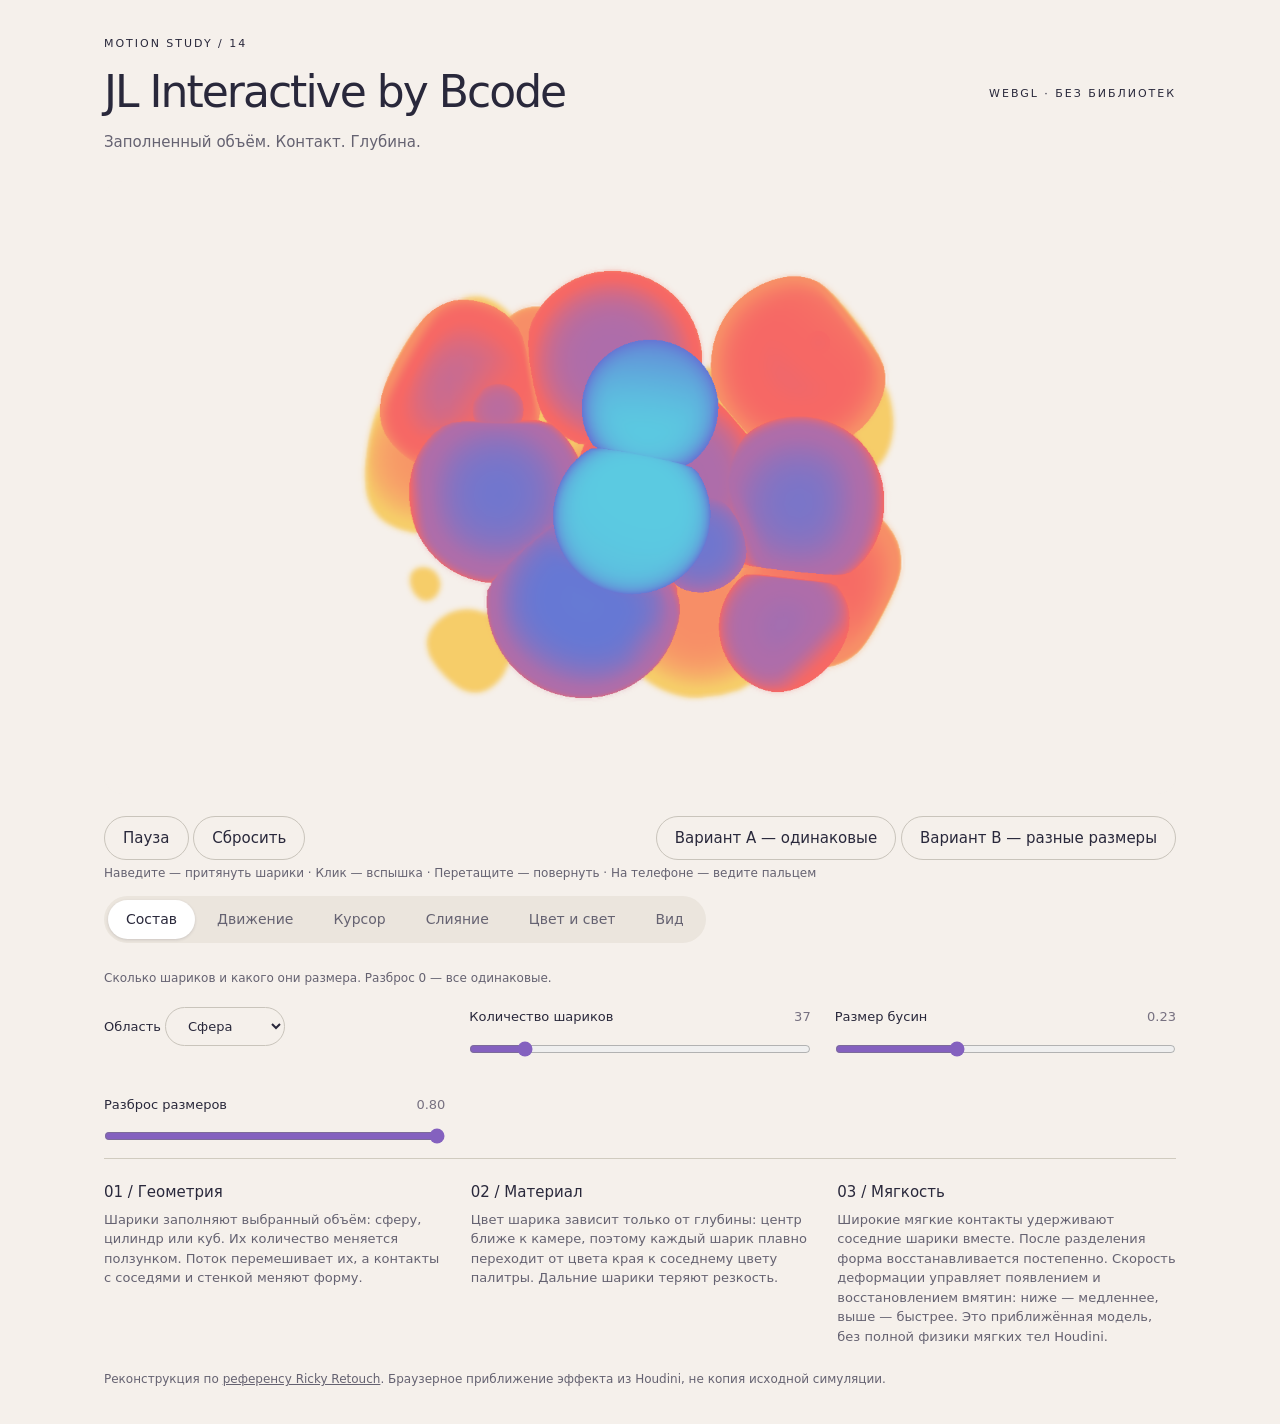
==== jl-interactive.html @ ce93f2af "Refine JL Interactive preview sizing and render quality" ====
<!doctype html>
<html lang="ru">
<meta charset="utf-8"><meta name="viewport" content="width=device-width,initial-scale=1">
<title>JL Interactive by Bcode</title>
<script>if(new URLSearchParams(location.search).has('preview'))document.documentElement.classList.add('preview');</script>
<style>
*{box-sizing:border-box}body{margin:0;background:#f5f0eb;color:#29283b;font:15px/1.5 system-ui,sans-serif}main{max-width:1120px;margin:auto;padding:36px 24px}header{display:flex;justify-content:space-between;align-items:center;gap:20px}h1{font-size:clamp(26px,4vw,44px);letter-spacing:-.045em;font-weight:500;margin:6px 0}p{margin:0;color:#656271}.eyebrow{font-size:11px;letter-spacing:.18em;text-transform:uppercase}.stage{position:relative;aspect-ratio:1.75/1;margin:28px 0 22px;overflow:hidden;background:#e6dfcc;border-radius:18px;touch-action:none;cursor:grab}.stage:active{cursor:grabbing}canvas{width:100%;height:100%;display:block}.controls{display:grid;grid-template-columns:repeat(3,1fr);gap:24px}label{display:block;font-size:13px}label span{float:right;color:#777181}input{display:block;width:100%;accent-color:#8461bf;margin:14px 0}button,select{font:inherit;color:inherit;border:1px solid #c9c4bb;background:transparent;border-radius:30px;padding:10px 18px;cursor:pointer}button:focus-visible,select:focus-visible,input:focus-visible{outline:3px solid #8461bf;outline-offset:4px}.row{display:flex;align-items:center;justify-content:space-between;gap:12px;flex-wrap:wrap;margin:24px 0}.hint{font-size:12px}.notes{border-top:1px solid #d0cbbf;padding-top:22px;display:grid;grid-template-columns:repeat(3,1fr);gap:28px}.notes strong{font-weight:500}.notes p{font-size:13px;margin-top:6px}#error{position:absolute;inset:20px;color:#922;display:none}a{color:inherit}@media(max-width:640px){main{padding:20px 16px}.controls{grid-template-columns:repeat(2,1fr);gap:14px}.notes{grid-template-columns:1fr;gap:16px}.stage{aspect-ratio:1.35}header .eyebrow:last-child{display:none}}
input[type="color"]{height:38px;padding:2px;border:1px solid #c9c4bb;border-radius:8px;cursor:pointer}.actions{margin:22px 0 4px}.hint{font-size:12px}.lead{margin:0 0 20px}
.tabs{display:flex;gap:4px;flex-wrap:wrap;margin:14px 0 26px;padding:4px;background:#ebe5dd;border-radius:32px;width:fit-content;max-width:100%}
.tab{border:0;padding:9px 18px;font-size:14px;color:#656271}.tab:hover{color:#29283b}
.tab[aria-selected="true"]{background:#fff;color:#29283b;box-shadow:0 1px 3px rgba(41,40,59,.16)}
.panel[hidden]{display:none}.panel .controls+.row,.panel .row+.controls,.panel .controls+.controls{margin-top:8px}
@media(max-width:640px){.tabs{border-radius:20px}.tab{padding:8px 13px}}
.preview body,.preview main{width:100%;height:100vh;margin:0;padding:0;background:transparent}
.preview main > :not(.stage){display:none}
.preview .stage{width:100%;height:100%;aspect-ratio:auto;margin:0;border-radius:0;background:transparent}
</style>
<main>
<header><div><div class="eyebrow">Motion study / 14</div><h1>JL Interactive by Bcode</h1><p>Заполненный объём. Контакт. Глубина.</p></div><div class="eyebrow">WebGL · без библиотек</div></header>
<div class="stage" aria-label="Объём, заполненный движущимися мягкими шариками. Можно вращать перетаскиванием."><canvas id="scene" role="img" aria-label="Анимация объёмных бусин"></canvas><div id="error" role="alert"></div></div>
<div class="row actions"><div><button id="pause">Пауза</button> <button id="reset">Сбросить</button></div><div><button id="variantA">Вариант A — одинаковые</button> <button id="variantB">Вариант B — разные размеры</button></div></div>
<p class="hint">Наведите — притянуть шарики · Клик — вспышка · Перетащите — повернуть · На телефоне — ведите пальцем</p>
<div class="tabs" role="tablist" aria-label="Группы настроек">
<button class="tab" role="tab" id="tab-mix" data-tab="mix" aria-controls="panel-mix">Состав</button>
<button class="tab" role="tab" id="tab-motion" data-tab="motion" aria-controls="panel-motion">Движение</button>
<button class="tab" role="tab" id="tab-cursor" data-tab="cursor" aria-controls="panel-cursor">Курсор</button>
<button class="tab" role="tab" id="tab-fusion" data-tab="fusion" aria-controls="panel-fusion">Слияние</button>
<button class="tab" role="tab" id="tab-color" data-tab="color" aria-controls="panel-color">Цвет и свет</button>
<button class="tab" role="tab" id="tab-view" data-tab="view" aria-controls="panel-view">Вид</button>
</div>

<section class="panel" role="tabpanel" id="panel-mix" aria-labelledby="tab-mix" hidden>
<p class="lead hint">Сколько шариков и какого они размера. Разброс 0 — все одинаковые.</p>
<div class="controls">
<label>Область <select id="shape"><option value="0">Сфера</option><option value="1">Цилиндр</option><option value="2">Куб</option></select></label>
<label>Количество шариков <span id="countValue"></span><input id="count" type="range" min="16" max="160" value="37" step="1"></label>
<label>Размер бусин <span id="sizeValue"></span><input id="size" type="range" min="0.17" max="0.34" value="0.23" step="0.005"></label>
<label>Разброс размеров <span id="spreadValue"></span><input id="spread" type="range" min="0" max="0.8" value="0.8" step="0.01"></label>
</div>
</section>

<section class="panel" role="tabpanel" id="panel-motion" aria-labelledby="tab-motion" hidden>
<p class="lead hint">Как шарики течут, сминаются и держатся друг за друга.</p>
<div class="controls">
<label>Скорость <span id="speedValue"></span><input id="speed" type="range" min="0" max="2" value="1" step="0.01"></label>
<label>Мягкость <span id="softnessValue"></span><input id="softness" type="range" min="0" max="2" value="1" step="0.01"></label>
<label>Скорость деформации, × <span id="deformationSpeedValue"></span><input id="deformationSpeed" type="range" min="0.1" max="4" step="0.05" value="1"></label>
<label>Сцепление <span id="adhesionValue"></span><input id="adhesion" type="range" min="0" max="1.5" value="0.25" step="0.05"></label>
</div>
</section>

<section class="panel" role="tabpanel" id="panel-cursor" aria-labelledby="tab-cursor" hidden>
<p class="lead hint">Как шарики и свет реагируют на курсор.</p>
<div class="controls">
<label>Влияние курсора <span id="attractionValue"></span><input id="attraction" type="range" min="0" max="3" value="3" step="0.05"></label>
<label>Радиус курсора <span id="cursorRadiusValue"></span><input id="cursorRadius" type="range" min="0.2" max="1.5" value="0.6" step="0.05"></label>
<label>Глубина воздействия <span id="penetrationValue"></span><input id="penetration" type="range" min="0.15" max="3" value="0.55" step="0.05"></label>
<label>Циркуляция при наведении <span id="circulationValue"></span><input id="circulation" type="range" min="0" max="1.5" value="0.45" step="0.05"></label>
<label>Свет у курсора <span id="cursorLightValue"></span><input id="cursorLight" type="range" min="0" max="2" value="0.35" step="0.05"></label>
</div>
</section>

<section class="panel" role="tabpanel" id="panel-fusion" aria-labelledby="tab-fusion" hidden>
<p class="lead hint">Шарики у курсора сливаются в один и снова разделяются. Лимит группы применяется к следующему слиянию, начатое разделение всегда завершается полностью.</p>
<div class="row"><label style="display:flex;align-items:center;gap:10px"><input id="fusion" type="checkbox" checked style="width:auto;margin:0">Слияние у курсора</label></div>
<div class="controls">
<label>Скорость слияния, × <span id="mergeSpeedValue"></span><input id="mergeSpeed" type="range" min="0.25" max="3" step="0.05" value="1"></label>
<label>Скорость разделения, × <span id="splitSpeedValue"></span><input id="splitSpeed" type="range" min="0.25" max="3" step="0.05" value="1"></label>
<label>Толщина перемычки, × <span id="neckThicknessValue"></span><input id="neckThickness" type="range" min="0.25" max="2.5" step="0.05" value="1"></label>
<label>Шариков в группе, максимум <span id="mergeCountValue"></span><input id="mergeCount" type="range" min="2" max="5" step="1" value="5"></label>
</div>
</section>

<section class="panel" role="tabpanel" id="panel-color" aria-labelledby="tab-color" hidden>
<p class="lead hint">Цвет шарика зависит от глубины. Один ползунок «Оттенок» поворачивает весь градиент сразу.</p>
<div class="controls">
<label>Оттенок всего градиента, ° <span id="gradientHueValue"></span><input id="gradientHue" type="range" min="0" max="360" value="0" step="1"></label>
<label>Перелив <span id="hueValue"></span><input id="hue" type="range" min="0" max="1" value="0" step="0.01"></label>
<label>Влияние глубины <span id="depthValue"></span><input id="depth" type="range" min="0" max="1" value="1" step="0.01"></label>
<label>Свечение <span id="glowValue"></span><input id="glow" type="range" min="0" max="1.5" value="0.25" step="0.01"></label>
<label>Фон<input id="background" type="color" value="#f5f0eb"></label>
</div>
<div class="row"><label>Палитра <select id="palette"><option value="ref">Референс: голубой → красный → жёлтый</option><option value="refb">Референс наоборот: жёлтый → красный → голубой</option><option value="aether">Эфир</option><option value="original">Фиолетовый / бирюза</option><option value="orchid">Орхидея</option><option value="ocean">Океан</option><option value="custom">Свой</option></select></label></div>
<div id="gradientPreview" style="height:16px;border-radius:12px;margin-bottom:16px" role="img" aria-label="Текущий цветовой градиент"></div>
<div class="controls"><label>1 · дальние<input id="color0" type="color" value="#f6cd69"></label><label>2<input id="color1" type="color" value="#f78e67"></label><label>3<input id="color2" type="color" value="#f66865"></label><label>4<input id="color3" type="color" value="#ae6daa"></label><label>5<input id="color4" type="color" value="#6678d4"></label><label>6 · ближние<input id="color5" type="color" value="#5bcae1"></label></div>
</section>

<section class="panel" role="tabpanel" id="panel-view" aria-labelledby="tab-view" hidden>
<p class="lead hint">Материал, резкость дальних шариков и разрез объёма.</p>
<div class="controls">
<label>Материал <select id="material"><option value="0">Матовый градиент — как в референсе</option><option value="1">Серый свет</option><option value="2">Нормали — направление поверхности</option><option value="3">Карта глубины</option></select></label>
<label>Расфокус дальних бусин, px <span id="depthBlurValue"></span><input id="depthBlur" type="range" min="0" max="16" value="2.5" step="0.25"></label>
</div>
<div class="row"><label style="display:flex;align-items:center;gap:10px"><input id="cutaway" type="checkbox" style="width:auto;margin:0">Убрать передние шарики — показать заполнение</label></div>
</section>
<div class="notes"><div><strong>01 / Геометрия</strong><p>Шарики заполняют выбранный объём: сферу, цилиндр или куб. Их количество меняется ползунком. Поток перемешивает их, а контакты с соседями и стенкой меняют форму.</p></div><div><strong>02 / Материал</strong><p>Цвет шарика зависит только от глубины: центр ближе к камере, поэтому каждый шарик плавно переходит от цвета края к соседнему цвету палитры. Дальние шарики теряют резкость.</p></div><div><strong>03 / Мягкость</strong><p>Широкие мягкие контакты удерживают соседние шарики вместе. После разделения форма восстанавливается постепенно. Скорость деформации управляет появлением и восстановлением вмятин: ниже — медленнее, выше — быстрее. Это приближённая модель, без полной физики мягких тел Houdini.</p></div></div>
<p class="hint" style="margin-top:24px">Реконструкция по <a href="https://x.com/rickyretouch/status/2116316404622434544" target="_blank" rel="noopener">референсу Ricky Retouch</a>. Браузерное приближение эффекта из Houdini, не копия исходной симуляции.</p>
</main>
<script id="baseSettings" type="application/json">{"speed":1,"size":0.23,"hue":0,"glow":0.25,"softness":1,"depth":1,"material":0,"count":37,"attraction":3,"spread":0.8,"adhesion":0.25,"circulation":0.45,"cursorRadius":0.6,"penetration":0.55,"shape":0,"background":"#f5f0eb","depthBlur":2.5,"mergeSpeed":1,"splitSpeed":1,"neckThickness":1,"mergeCount":5,"deformationSpeed":1,"cursorLight":0.35,"gradientHue":0}</script>
<script>
// Embedded with SoftWorld and Fusion in a Blob: also works from a local file URL.
function physicsWorkerMain(){
 'use strict';
 let world=null,fusion=null,config=null,cursor=null,generation=-1,topology=0;
 let previous=performance.now(),accumulator=0,dirty=false,inFlight=false,steps=0,cost=0;
 const pool=[],capacity=160*36,step=1/60;
 function publish(){
  if(!world||inFlight||!dirty)return;
  const data=pool.pop()||new Float32Array(capacity);
  world.balls.forEach((b,i)=>{const offset=i*36;data.set(b.p,offset);data[offset+3]=b.r;data.set(b.contacts,offset+4);});
  const g=fusion.group;
  const group=g?{id:g.id,amount:g.amount,phase:g.phase,center:g.center,radius:g.radius,neckThickness:g.neckThickness,members:g.members.map(b=>world.balls.indexOf(b))}:null;
  postMessage({data,count:world.balls.length,time:world.time,shape:world.shape,generation,topology,group,steps,cost,paused:config.paused},[data.buffer]);
  inFlight=true;dirty=false;
 }
 onmessage=({data:d})=>{
  if(d.type==='ack'){
   if(d.buffer)pool.push(new Float32Array(d.buffer));
   inFlight=false;return;
  }
  if(d.type!=='input')return;
  const c=d.config;
  if(generation!==d.generation){
   generation=d.generation;world=new SoftWorld(c.count);fusion=new Fusion();config=null;topology++;accumulator=0;
  }
  const was=config;
  if(!was||c.shape!==was.shape){world.setShape(c.shape);fusion.group=null;topology++;}
  world.setCount(c.count,c.size,c.softness);
  if(!was||c.count!==was.count)topology++;
  world.maxRadius=c.maxRadius;world.spread=c.spread;world.adhesion=c.adhesion;world.circulation=c.circulation;world.deformationSpeed=c.deformationSpeed;
  if(!was||c.size!==was.size||c.spread!==was.spread){
   for(const b of world.balls)b.r=world.radius(c.size,b.variation);
   world.solve(c.softness,12);world.contacts();topology++;
  }
  fusion.mergeSpeed=c.mergeSpeed;fusion.splitSpeed=c.splitSpeed;fusion.neckThickness=c.neckThickness;fusion.maxMembers=c.mergeCount;
  cursor=d.cursor;
  const front=world.frontDepth(cursor.point,cursor.axis);cursor.front=front??0;if(front===null)cursor.strength=0;
  // Don't accumulate elapsed time across pause, reset, or a hidden tab.
  if(!was||c.paused!==was.paused){previous=performance.now();accumulator=0;}
  config=c;
  // Keep controls and group validity live while paused, but do not advance time.
  if(fusion.group)fusion.update(world,0,cursor,c.fusion);
  dirty=true;
 };
 function tick(){
  const now=performance.now(),elapsed=Math.max(0,Math.min(.05,(now-previous)/1000));previous=now;
  if(world&&config){
   const started=performance.now();
   if(!config.paused){
    accumulator=Math.min(accumulator+elapsed*config.speed,step*4);
    while(accumulator>=step){world.step(step,config.size,config.softness,cursor);fusion.update(world,step,cursor,config.fusion);accumulator-=step;steps++;dirty=true;}
   }
   cost=performance.now()-started;publish();
  }
  setTimeout(tick,Math.max(1,1000/60-(performance.now()-now)));
 }
 tick();
}

</script>
<script>
// A smooth implicit surface, meshed only for the small group under the cursor.
class LiquidSurface {
 static field(group,world){
  const t=group.amount*group.amount*(3-2*group.amount),parts=[];
  for(const b of group.members)if(t<.99999)parts.push({p:b.p.map((x,k)=>x*(1-t)+group.center[k]*t),r:b.r*Math.cbrt(1-t)});
  if(t>0)parts.push({p:group.center,r:group.radius*Math.cbrt(t)});
  const wave=t>0&&t<1?Math.sin(Math.PI*t):0;
  const blend=.10*Math.pow(wave,.7);
  const neck=group.radius*.18*(group.neckThickness??1)*Math.pow(wave,.8);
  const capsules=parts.map(b=>{const a=group.center,v=b.p.map((x,k)=>x-a[k]);return{a,v,len:v.reduce((s,x)=>s+x*x,0)};}).filter(c=>c.len>1e-6);
  const smooth=(a,b)=>{if(blend<1e-5)return Math.min(a,b);const h=Math.max(blend-Math.abs(a-b),0)/blend;return Math.min(a,b)-h*h*blend*.25;};
  const sdf=(x,y,z)=>{
   let d=10;
   for(const b of parts){const dx=x-b.p[0],dy=y-b.p[1],dz=z-b.p[2];d=smooth(d,Math.sqrt(dx*dx+dy*dy+dz*dz)-b.r);}
   if(neck>.002)for(const {a,v,len} of capsules){
    const h=Math.max(0,Math.min(1,((x-a[0])*v[0]+(y-a[1])*v[1]+(z-a[2])*v[2])/len));
    // A thinner middle forms a liquid neck before the two lobes separate.
    const radius=neck*(.55+.45*Math.abs(2*h-1));
    const dx=x-a[0]-v[0]*h,dy=y-a[1]-v[1]*h,dz=z-a[2]-v[2]*h;d=smooth(d,Math.sqrt(dx*dx+dy*dy+dz*dz)-radius);
   }
   const e=world.extent();
   const boundary=world.shape===0?Math.hypot(x,y,z)-e:world.shape===1?Math.max(Math.hypot(x,z)-e,Math.abs(y)-e):Math.max(Math.abs(x),Math.abs(y),Math.abs(z))-e;
   return Math.max(d,boundary);
  };
  return {parts,sdf,blend,neck};
 }
 static mesh(group,world){
  const {parts,sdf,blend}=this.field(group,world),lo=[0,1,2].map(k=>Math.min(...parts.map(b=>b.p[k]-b.r))-blend-.04),hi=[0,1,2].map(k=>Math.max(...parts.map(b=>b.p[k]+b.r))+blend+.04);
  const step=Math.max(.025,Math.max(...hi.map((x,k)=>x-lo[k]))/25),size=hi.map((x,k)=>Math.ceil((x-lo[k])/step)+1);
  const [nx,ny,nz]=size,index=(x,y,z)=>x+nx*(y+ny*z),values=new Float32Array(nx*ny*nz),out=[];
  for(let z=0;z<nz;z++)for(let y=0;y<ny;y++)for(let x=0;x<nx;x++)values[index(x,y,z)]=sdf(lo[0]+x*step,lo[1]+y*step,lo[2]+z*step);
  const corners=[[0,0,0],[1,0,0],[1,1,0],[0,1,0],[0,0,1],[1,0,1],[1,1,1],[0,1,1]],tetra=[[0,5,1,6],[0,1,2,6],[0,2,3,6],[0,3,7,6],[0,7,4,6],[0,4,5,6]];
  const edgeCache=new Map();
  const normal=p=>{if(p.normal)return p.normal;const e=.002,n=[sdf(p[0]+e,p[1],p[2])-sdf(p[0]-e,p[1],p[2]),sdf(p[0],p[1]+e,p[2])-sdf(p[0],p[1]-e,p[2]),sdf(p[0],p[1],p[2]+e)-sdf(p[0],p[1],p[2]-e)],len=Math.hypot(...n)||1;return p.normal=n.map(x=>x/len);};
  function triangle(a,b,c){
   const na=normal(a),nb=normal(b),nc=normal(c),u=b.map((x,k)=>x-a[k]),v=c.map((x,k)=>x-a[k]),cross=[u[1]*v[2]-u[2]*v[1],u[2]*v[0]-u[0]*v[2],u[0]*v[1]-u[1]*v[0]];
   if(cross.reduce((s,x,k)=>s+x*(na[k]+nb[k]+nc[k]),0)<0){[b,c]=[c,b];out.push(...a,...na,...b,...nc,...c,...nb);}else out.push(...a,...na,...b,...nb,...c,...nc);
  }
  for(let z=0;z<nz-1;z++)for(let y=0;y<ny-1;y++)for(let x=0;x<nx-1;x++){
   const val=corners.map(c=>values[index(x+c[0],y+c[1],z+c[2])]);if(val.every(v=>v>0)||val.every(v=>v<=0))continue;
   const p=corners.map(c=>[lo[0]+(x+c[0])*step,lo[1]+(y+c[1])*step,lo[2]+(z+c[2])*step]);
   const ids=corners.map(c=>index(x+c[0],y+c[1],z+c[2]));
   const cut=(a,b)=>{const key=Math.min(ids[a],ids[b])*values.length+Math.max(ids[a],ids[b]);if(edgeCache.has(key))return edgeCache.get(key);const t=val[a]/(val[a]-val[b]),point=p[a].map((v,k)=>v+(p[b][k]-v)*t);edgeCache.set(key,point);return point;};
   for(const tet of tetra){const inside=tet.filter(i=>val[i]<=0),outside=tet.filter(i=>val[i]>0);
    if(inside.length===1)triangle(...outside.map(i=>cut(inside[0],i)));
    else if(inside.length===3)triangle(...inside.map(i=>cut(outside[0],i)));
    else if(inside.length===2){const a=cut(inside[0],outside[0]),b=cut(inside[0],outside[1]),c=cut(inside[1],outside[0]),d=cut(inside[1],outside[1]);triangle(a,b,c);triangle(b,d,c);}
   }
  }
  return new Float32Array(out);
 }
}
if(typeof module!=='undefined'&&module.exports)module.exports=LiquidSurface;

</script>
<script>
(() => {
'use strict';
// Position-based particles with compliant contacts; the mesh is deformed separately.
class SoftWorld {
 constructor(count=92){this.R=1.22;this.shape=0;this.time=0;this.seed=27183;this.balls=[];this.spread=.35;this.adhesion=.65;this.circulation=.8;this.deformationSpeed=1;
  for(let i=0;i<count;i++){
   let p;do{p=[this.rand()*2-1,this.rand()*2-1,this.rand()*2-1];}while(Math.hypot(...p)>.98);
   const variation=this.rand()*2-1;
   this.balls.push({p,v:[0,0,0],r:.23*(1+this.spread*variation),variation,contacts:new Float32Array(32)});
  }
  for(let i=0;i<160;i++)this.solve(.65,5);
  this.contacts(1);
 }
 rand(){this.seed=(1664525*this.seed+1013904223)>>>0;return this.seed/4294967296;}
 extent(){return this.R*[1,.874,.806][this.shape];}
 reach(p){const n=Math.hypot(...p);if(n<1e-8)return this.extent();return this.extent()*n/(this.shape===0?n:this.shape===1?Math.max(Math.hypot(p[0],p[2]),Math.abs(p[1])):Math.max(...p.map(Math.abs)));}
 inside(p){const e=this.extent();return this.shape===0?Math.hypot(...p)<=e:this.shape===1?Math.hypot(p[0],p[2])<=e&&Math.abs(p[1])<=e:p.every(x=>Math.abs(x)<=e);}
 radius(size,variation){return Math.min(size*(1+this.spread*variation),this.maxRadius??Infinity);}
 setShape(shape){if(shape===this.shape)return;const previous=this.balls.map(b=>this.reach(b.p));this.shape=shape;this.balls.forEach((b,i)=>{const scale=this.reach(b.p)/previous[i];b.p=b.p.map(x=>x*scale);b.memory=[];});this.solve(.65,16);this.contacts(1);}
 frontDepth(point,axis){
  const at=t=>point.map((x,k)=>x+t*axis[k]);let outside=2.2*this.R;
  for(let i=1;i<=96;i++){const t=2.2*this.R-i*4.4*this.R/96;if(this.inside(at(t))){let lo=t,hi=outside;for(let j=0;j<16;j++){const mid=(lo+hi)/2;if(this.inside(at(mid)))lo=mid;else hi=mid;}return lo;}outside=t;}return null;
 }
 cursorWeight(p,attractor){
  const delta=attractor.point.map((x,k)=>x-p[k]),along=delta.reduce((s,x,k)=>s+x*attractor.axis[k],0);
  const distance2=Math.max(0,delta.reduce((s,x)=>s+x*x,0)-along*along);
  const radius=attractor.radius??Math.sqrt(.52),plane=Math.exp(-distance2/(radius*radius));
  const depth=Math.max(0,(attractor.front??0)+along),penetration=attractor.penetration??1;
  return plane*Math.exp(-depth*depth/(penetration*penetration));
 }
 setCount(count,size=.23,softness=.65){
  count=Math.max(16,Math.min(160,Math.round(count)));
  if(count===this.balls.length)return;
  this.balls.length=Math.min(count,this.balls.length);
  while(this.balls.length<count){
   let p;do{p=[this.rand()*2-1,this.rand()*2-1,this.rand()*2-1];}while(Math.hypot(...p)>.95);
   const variation=this.rand()*2-1;
   this.balls.push({p,v:[0,0,0],r:this.radius(size,variation),variation,contacts:new Float32Array(32)});
  }
  this.solve(softness,18);this.contacts();
 }
 solve(softness,iterations=4){
  softness=Math.max(0,Math.min(2,softness));
  const a=this.balls;
  for(let iter=0;iter<iterations;iter++){
   for(let i=0;i<a.length;i++)for(let j=i+1;j<a.length;j++){
    const b=a[i],c=a[j],dx=c.p[0]-b.p[0],dy=c.p[1]-b.p[1],dz=c.p[2]-b.p[2];
    const target=(b.r+c.r)*(1-.24*softness);
    const distance2=dx*dx+dy*dy+dz*dz;if(distance2>=target*target)continue;const len=Math.sqrt(distance2)||1e-7;
    if(len<target){const move=(target-len)*.46/len;b.p[0]-=dx*move;b.p[1]-=dy*move;b.p[2]-=dz*move;c.p[0]+=dx*move;c.p[1]+=dy*move;c.p[2]+=dz*move;}
   }
   for(const b of a){const limit=this.extent()-b.r*(1-.22*softness);if(this.shape===0){const len=Math.hypot(...b.p);if(len>limit)for(let k=0;k<3;k++)b.p[k]*=limit/len;}else if(this.shape===1){const len=Math.hypot(b.p[0],b.p[2]);if(len>limit){b.p[0]*=limit/len;b.p[2]*=limit/len;}b.p[1]=Math.max(-limit,Math.min(limit,b.p[1]));}else{for(let k=0;k<3;k++)b.p[k]=Math.max(-limit,Math.min(limit,b.p[k]));}}
  }
 }
 step(dt,size,softness,attractor=null){
  this.time+=dt;const t=this.time;
  for(const b of this.balls){b.previous??=[0,0,0];for(let k=0;k<3;k++)b.previous[k]=b.p[k];}
  // Short-range cohesive force: neighbouring patches stay together but can release.
  for(let i=0;i<this.balls.length;i++)for(let j=i+1;j<this.balls.length;j++){
   const b=this.balls[i],c=this.balls[j],dx=c.p[0]-b.p[0],dy=c.p[1]-b.p[1],dz=c.p[2]-b.p[2],sum=b.r+c.r,distance2=dx*dx+dy*dy+dz*dz;
   if(distance2<1e-12||distance2>(sum*1.12)**2)continue;
   const len=Math.sqrt(distance2),d=[dx,dy,dz];
   const band=Math.max(0,1-Math.abs(len-sum*.97)/(sum*.15));
   const tension=Math.max(0,len-sum*.88)*this.adhesion*5*band;
   for(let k=0;k<3;k++){
    const force=d[k]/len*tension+(c.v[k]-b.v[k])*this.adhesion*.35*band;
    b.v[k]+=force*dt;c.v[k]-=force*dt;
   }
  }
  this.balls.forEach((b,i)=>{
   b.r+=(this.radius(size,b.variation)-b.r)*Math.min(1,dt*9);
   const [x,y,z]=b.p;
   // A circulating flow plus individual forcing continuously rearranges neighbours.
   const flow=[.20*z+.11*Math.sin(t*.45+i*2.13+y*2),.11*Math.sin(t*.37+i*1.77+x*2),-.20*x+.11*Math.cos(t*.41+i*1.31+y*2)];
   if(attractor&&attractor.strength>0){
    // Pull toward the cursor ray in the view plane, without pushing toward the camera.
    const delta=attractor.point.map((v,k)=>v-b.p[k]);
    const along=delta.reduce((sum,v,k)=>sum+v*attractor.axis[k],0);
    for(let k=0;k<3;k++)delta[k]-=along*attractor.axis[k];
    const distance2=delta.reduce((sum,v)=>sum+v*v,0);
    // Local capture, periodic release and outward circulation prevent a frozen clump.
    const local=this.cursorWeight(b.p,attractor);
    const cycle=Math.max(.12,1-.85*this.circulation*(.5+.5*Math.sin(t*.65+i*2.399)));
    const pull=attractor.strength*3.8*local*cycle;
    for(let k=0;k<3;k++)flow[k]+=delta[k]*pull;
    const radius=Math.hypot(x,y,z)||.001,weak=1-local*cycle;
    const desiredRadius=this.reach(b.p)*(.52+.34*(.5+.5*Math.sin(i*1.618)));
    const radial=(desiredRadius-radius)*1.1;
    const axis=attractor.axis,swirl=[axis[1]*z-axis[2]*y,axis[2]*x-axis[0]*z,axis[0]*y-axis[1]*x];
    const depthWeight=this.cursorWeight(b.p,{...attractor,radius:10});
    const strength=this.circulation*weak*Math.min(1,attractor.strength)*depthWeight;
    for(let k=0;k<3;k++)flow[k]+=strength*(b.p[k]/radius*radial+swirl[k]*.48+axis[k]*.12*Math.sin(t*.6+i*1.9));
   }
   for(let k=0;k<3;k++){const acceleration=Math.max(-1.2,Math.min(1.2,(flow[k]-b.v[k])*1.5));b.v[k]+=acceleration*dt;b.p[k]+=b.v[k]*dt;}
  });
  this.solve(softness);
  this.balls.forEach(b=>{for(let k=0;k<3;k++){const corrected=Math.max(-1,Math.min(1,(b.p[k]-b.previous[k])/dt));b.v[k]+=(corrected-b.v[k])*(1-Math.exp(-dt*10));}});
  this.contacts(dt);
 }
 contacts(dt=0){
  dt*=Math.max(.1,Math.min(4,this.deformationSpeed));
  for(const b of this.balls){
   const targets=b.targets??(b.targets=new Map());targets.clear();
   for(const c of this.balls){if(b===c)continue;const dx=c.p[0]-b.p[0],dy=c.p[1]-b.p[1],dz=c.p[2]-b.p[2],sum=b.r+c.r,distance2=dx*dx+dy*dy+dz*dz;if(distance2>=sum*sum||distance2<1e-12)continue;const len=Math.sqrt(distance2);
    // Both contact planes meet halfway through the overlap (no carved-out gap).
    const overlap=sum-len;targets.set(c,{dir:[dx/len,dy/len,dz/len],amplitude:Math.min(.45,overlap*.49/b.r)});
   }
   const wall=(key,dir,overlap)=>{if(overlap>0)targets.set(key,{dir,amplitude:Math.min(.38,overlap*.9/b.r)});};
   const extent=this.extent();
   if(this.shape===0){const radius=Math.hypot(...b.p);if(radius>1e-6)wall('wall',b.p.map(x=>x/radius),radius+b.r-extent);}
   else if(this.shape===1){const radial=Math.hypot(b.p[0],b.p[2]);if(radial>1e-6)wall('side',[b.p[0]/radial,0,b.p[2]/radial],radial+b.r-extent);wall('cap',[0,Math.sign(b.p[1]),0],Math.abs(b.p[1])+b.r-extent);}
   else for(let k=0;k<3;k++){const dir=[0,0,0];dir[k]=Math.sign(b.p[k]);wall('wall'+k,dir,Math.abs(b.p[k])+b.r-extent);}
   // Stable slots retain dents after separation instead of changing direction when sorted.
   b.memory??=[];
   for(const m of b.memory){
    const target=targets.get(m.key),amplitude=target?.amplitude||0;
    const tau=amplitude>m.amplitude ? .13 : 1.15;
    m.amplitude+=(amplitude-m.amplitude)*(1-Math.exp(-dt/tau));
    if(target){const blend=1-Math.exp(-dt/.12);for(let k=0;k<3;k++)m.dir[k]+=(target.dir[k]-m.dir[k])*blend;const norm=Math.hypot(...m.dir)||1;for(let k=0;k<3;k++)m.dir[k]/=norm;}
   }
   b.memory=b.memory.filter(m=>targets.has(m.key)||m.amplitude>.001);
   const candidates=[...targets.entries()].filter(([key])=>!b.memory.some(m=>m.key===key)).sort((a,b)=>b[1].amplitude-a[1].amplitude);
   for(const [key,target] of candidates){
    if(b.memory.length>=8)break;
    b.memory.push({key,dir:target.dir.slice(),amplitude:target.amplitude*(1-Math.exp(-dt/.13))});
   }
   b.contacts.fill(0);b.memory.forEach((m,i)=>b.contacts.set([...m.dir,m.amplitude],i*4));
  }
 }
}
class Fusion {
 constructor(){this.group=null;this.serial=0;this.empty=new Float32Array(32);this.mergeSpeed=1;this.splitSpeed=1;this.neckThickness=1;this.maxMembers=5;}
 update(world,dt,cursor,enabled=true){
  if(this.group&&!this.group.members.every(b=>world.balls.includes(b)))this.group=null;
  if(!this.group&&enabled&&cursor?.strength>.15){
   const candidates=world.balls.map(b=>({b,w:world.cursorWeight(b.p,cursor)})).filter(x=>x.w>.075).sort((a,b)=>b.w-a.w);
   if(candidates.length>1){
    const seed=candidates[0].b,members=[seed];
    for(const {b} of candidates.slice(1)){if(members.length>=Math.max(2,Math.min(5,this.maxMembers)))break;if(members.some(c=>Math.hypot(...b.p.map((x,k)=>x-c.p[k]))<(b.r+c.r)*1.65))members.push(b);}
    if(members.length>1)this.group={id:++this.serial,members,amount:0,phase:'merging'};
   }
  }
  const g=this.group;if(!g)return;
  const influence=cursor?g.members.reduce((sum,b)=>sum+world.cursorWeight(b.p,cursor),0)/g.members.length:0;
  const active=enabled&&cursor?.strength>.12&&influence>.035;
  if(!active)g.phase='splitting';
  const splitting=g.phase==='splitting';
  g.neckThickness=this.neckThickness;
  g.amount=Math.max(0,Math.min(1,g.amount+dt*(splitting?-this.splitSpeed/3.4:this.mergeSpeed/2.4)));
  if(g.amount===0&&splitting){this.group=null;return;}
  const volume=g.members.reduce((s,b)=>s+b.r**3,0);
  g.center=[0,1,2].map(k=>g.members.reduce((s,b)=>s+b.p[k]*b.r**3,0)/volume);
  g.radius=Math.cbrt(volume);
  // Keep the resulting large bead inside the selected volume, including at its edges.
  const limit=Math.max(.05,world.extent()-g.radius);
  if(world.shape===0){const d=Math.hypot(...g.center);if(d>limit)g.center=g.center.map(x=>x*limit/d);}
  else if(world.shape===1){const d=Math.hypot(g.center[0],g.center[2]);if(d>limit){g.center[0]*=limit/d;g.center[2]*=limit/d;}g.center[1]=Math.max(-limit,Math.min(limit,g.center[1]));}
  else g.center=g.center.map(x=>Math.max(-limit,Math.min(limit,x)));
  // A growing collision proxy keeps unrelated beads out of the merged volume.
  const t=g.amount*g.amount*(3-2*g.amount),radius=g.radius*Math.cbrt(t);
  for(const b of world.balls){if(g.members.includes(b))continue;const d=b.p.map((x,k)=>x-g.center[k]),length=Math.hypot(...d)||.001;
   const overlap=radius+b.r*.85-length;if(overlap>0){const shift=Math.min(overlap,dt*.8);for(let k=0;k<3;k++)b.p[k]+=d[k]/length*shift;}
   const edge=world.extent()-b.r*.8;if(world.shape===0){const distance=Math.hypot(...b.p);if(distance>edge)b.p=b.p.map(x=>x*edge/distance);}else if(world.shape===1){const distance=Math.hypot(b.p[0],b.p[2]);if(distance>edge){b.p[0]*=edge/distance;b.p[2]*=edge/distance;}b.p[1]=Math.max(-edge,Math.min(edge,b.p[1]));}else b.p=b.p.map(x=>Math.max(-edge,Math.min(edge,x)));
  }
 }
 bodies(world){
  const g=this.group;if(!g||!g.center)return world.balls;
  const t=g.amount*g.amount*(3-2*g.amount),result=world.balls.filter(b=>!g.members.includes(b));
  // Cubic radii partition the source volume throughout the morph.
  if(t<1)for(const b of g.members)result.push({p:b.p.map((x,k)=>x*(1-t)+g.center[k]*t),r:b.r*Math.cbrt(1-t),contacts:b.contacts});
  if(t>0)result.push({p:g.center,r:g.radius*Math.cbrt(t),contacts:this.empty});
  return result;
 }
}
if(typeof module!=='undefined'&&module.exports){SoftWorld.Fusion=Fusion;module.exports=SoftWorld;return;}
const $=id=>document.getElementById(id),canvas=$('scene'),stage=canvas.parentElement;
const preview=document.documentElement.classList.contains('preview');
const VIEW_SCALE=[1.34,1.52,1.62]; // camera half-height per volume; the reference cluster fills ~85% of the frame
const DEFAULTS=JSON.parse($('baseSettings').textContent);
function fail(message){$('error').style.display='block';$('error').textContent=message;}
window.addEventListener('error',e=>fail('Ошибка: '+e.message));
const gl=canvas.getContext('webgl',{alpha:preview,premultipliedAlpha:false,antialias:false,powerPreference:preview?'low-power':'high-performance'});
if(!gl){fail('WebGL недоступен. Откройте пример в браузере с поддержкой WebGL.');return;}

// ───────── Cached UI state: nothing reads the DOM inside the frame loop ─────────
const hex=h=>[1,3,5].map(k=>parseInt(h.slice(k,k+2),16)/255);
const physicsIds=['speed','size','softness','deformationSpeed','count','spread','adhesion','circulation','mergeSpeed','splitSpeed','neckThickness','mergeCount','shape'];
const S={config:{},material:0,hue:0,depth:1,glow:0,blur:0,gradientHue:0,cursorRadius:.6,penetration:.55,attraction:3,cutaway:false,fusion:true,bg:[0,0,0],colors:[[0,0,0],[0,0,0],[0,0,0],[0,0,0],[0,0,0],[0,0,0]],cursorLight:.35};
function readState(){
 for(const id of physicsIds)S.config[id]=Number($(id).value);
 S.material=Number($('material').value);S.hue=Number($('hue').value);S.depth=Number($('depth').value);
 S.glow=Number($('glow').value);S.blur=Number($('depthBlur').value);S.gradientHue=Number($('gradientHue').value)*Math.PI/180;
 S.cursorRadius=Number($('cursorRadius').value);S.penetration=Number($('penetration').value);S.attraction=Number($('attraction').value);
 S.cutaway=$('cutaway').checked;S.fusion=$('fusion').checked;
 S.bg=hex($('background').value);stage.style.background=preview?'transparent':$('background').value;
 for(let i=0;i<6;i++)S.colors[i]=hex($('color'+i).value);
 S.cursorLight=Number($('cursorLight').value);
}

// ───────── Shaders ─────────
const vs=`
precision highp float;
attribute vec3 aPosition;
attribute vec3 aNormal;
uniform vec3 uCenter;
uniform vec4 uContacts[8];
uniform float uRadius,uBoundary,uAspect,uYaw,uPitch,uShape,uViewScale,uLiquid,uPressure,uActive;
varying vec3 vNormal,vPosition;
mat3 ry(float a){float c=cos(a),s=sin(a);return mat3(c,0.,-s,0.,1.,0.,s,0.,c);}
mat3 rx(float a){float c=cos(a),s=sin(a);return mat3(1.,0.,0.,0.,c,s,0.,-s,c);}
vec3 surface(vec3 n){
 float radial=1.+min(.065,uPressure*.035);
 for(int i=0;i<8;i++){
  if(float(i)>=uActive)break;
  float amplitude=uContacts[i].w;
  float facing=dot(n,uContacts[i].xyz);
  if(amplitude>.0001&&facing>.05){
   float plane=(1.-amplitude)/facing;
   // Rounded plane clipping creates a broad cushion, not a concave dent.
   float width=.08*smoothstep(0.,.06,amplitude);
   float blend=max(width-abs(radial-plane),0.)/max(width,.0001);
   radial=min(radial,plane)-blend*blend*width*.25;
  }
 }
 vec3 p=uCenter+n*uRadius*radial;
 // Clip against the same volume used by the collision solver.
 if(uShape<.5){float d=length(p);float blend=max(.09-abs(d-uBoundary),0.)/.09;float clipped=min(d,uBoundary)-blend*blend*.09*.25;p*=clipped/max(d,.001);}
 else if(uShape<1.5){float d=length(p.xz);float blend=max(.06-abs(d-uBoundary),0.)/.06;p.xz*=(min(d,uBoundary)-blend*blend*.015)/max(d,.001);p.y=clamp(p.y,-uBoundary,uBoundary);}
 else p=clamp(p,vec3(-uBoundary),vec3(uBoundary));
 return p;
}
void main(){
 mat3 rot=rx(uPitch)*ry(uYaw);
 float hh=uAspect<1.?uViewScale/uAspect:uViewScale;
 vec3 pos;
 if(uLiquid>.5){
  vNormal=normalize(rot*aNormal);pos=aPosition;
 }else{
  vec3 n=normalize(aPosition);
  if(uActive<.5){
   // Free bead: a plain sphere, no finite-difference normals needed.
   vNormal=normalize(rot*n);pos=uCenter+n*uRadius;
  }else{
   vec3 tangent=normalize(cross(n,abs(n.y)<.9?vec3(0.,1.,0.):vec3(1.,0.,0.)));
   vec3 bitangent=cross(n,tangent);
   vec3 du=surface(normalize(n+tangent*.012))-surface(normalize(n-tangent*.012));
   vec3 dv=surface(normalize(n+bitangent*.012))-surface(normalize(n-bitangent*.012));
   vNormal=normalize(rot*cross(du,dv));
   pos=surface(n);
  }
 }
 vPosition=rot*pos;
 gl_Position=vec4(vPosition.x/(hh*uAspect),vPosition.y/hh,-vPosition.z*.3,1.);
}`;
const fs=`
#ifdef GL_FRAGMENT_PRECISION_HIGH
precision highp float;
#else
precision mediump float;
#endif
uniform float uHue,uPaletteHue,uDepth,uMaterial,uLightAmt,uLightRadius,uEncodeDepth;
uniform vec3 uColor0,uColor1,uColor2,uColor3,uColor4,uColor5,uLightPos;
varying vec3 vNormal,vPosition;
// Six evenly spaced stops, far -> near. Eased between stops so each colour holds its plateau.
vec3 ramp(float t){
 t=clamp(t,0.,1.)*5.;
 float f=fract(t);f=f*f*(3.-2.*f);
 if(t<1.)return mix(uColor0,uColor1,f);
 if(t<2.)return mix(uColor1,uColor2,f);
 if(t<3.)return mix(uColor2,uColor3,f);
 if(t<4.)return mix(uColor3,uColor4,f);
 return mix(uColor4,uColor5,t>=5.?1.:f);
}
// Rotates the hue of a colour around the grey axis: one control turns the whole gradient.
vec3 hueRotate(vec3 c,float a){const vec3 k=vec3(.57735);float ca=cos(a);return clamp(c*ca+cross(k,c)*sin(a)+k*dot(k,c)*(1.-ca),0.,1.);}
void main(){
 vec3 n=normalize(vNormal);
 float depth=clamp((vPosition.z+1.22)/2.44,0.,1.);
 float outA=mix(1.,.04+.96*depth,uEncodeDepth);   // alpha carries depth for the focus pass
 float facing=clamp(n.z,0.,1.);
 float visibility=mix(1.,.3+.7*pow(depth,1.3),uDepth);
 if(uMaterial>2.5){gl_FragColor=vec4(vec3(depth),outA);return;}
 if(uMaterial>1.5){gl_FragColor=vec4(n*.5+.5,outA);return;}
 if(uMaterial>.5){float l=.93+.07*max(dot(n,normalize(vec3(-.35,.6,1.4))),0.);gl_FragColor=vec4(vec3((.32+.68*facing)*visibility*l),outA);return;}
 // Matte reference look: colour is a pure function of the surface depth, so every bead
 // is a soft disc that turns from its rim colour to the next colour at its centre.
 float t=mix(.5,clamp((vPosition.z+.05)/1.25,0.,1.),uDepth);
 if(uHue>.001)t=fract(t*.999+uHue);
 vec3 col=hueRotate(ramp(t),uPaletteHue);
 // light that follows the cursor
 vec3 toL=uLightPos-vPosition;
 float fall=exp(-dot(toL,toL)/(uLightRadius*uLightRadius))*uLightAmt;
 float lam=.35+.65*max(dot(n,normalize(toL)),0.);
 col=mix(col,vec3(1.),clamp(fall*lam*.4,0.,.5));
 gl_FragColor=vec4(col,outA);
}`;
function shader(type,source){const s=gl.createShader(type);gl.shaderSource(s,source);gl.compileShader(s);if(!gl.getShaderParameter(s,gl.COMPILE_STATUS))throw Error(gl.getShaderInfoLog(s));return s;}
function makeProgram(vsrc,fsrc,attribs,names){
 const p=gl.createProgram();
 gl.attachShader(p,shader(gl.VERTEX_SHADER,vsrc));gl.attachShader(p,shader(gl.FRAGMENT_SHADER,fsrc));
 attribs.forEach((a,i)=>gl.bindAttribLocation(p,i,a));
 gl.linkProgram(p);if(!gl.getProgramParameter(p,gl.LINK_STATUS))throw Error(gl.getProgramInfoLog(p));
 p.u={};for(const n of names)p.u[n]=gl.getUniformLocation(p,n);return p;
}
const QV='attribute vec2 aQuad;varying vec2 uv;void main(){uv=aQuad*.5+.5;gl_Position=vec4(aQuad,0.,1.);}';
const brightFs=`precision mediump float;varying vec2 uv;uniform sampler2D uSrc;uniform vec2 uTexel;uniform vec3 uBg;
vec3 s(vec2 o){return max(texture2D(uSrc,uv+o*uTexel).rgb-uBg,0.);}
void main(){vec3 c=(s(vec2(-.5,-.5))+s(vec2(.5,-.5))+s(vec2(-.5,.5))+s(vec2(.5,.5)))*.25;float m=max(max(c.r,c.g),c.b);gl_FragColor=vec4(c*smoothstep(.25,.7,m),1.);}`;
const blurFs=`precision mediump float;varying vec2 uv;uniform sampler2D uSrc;uniform vec2 uStep;
void main(){vec3 c=texture2D(uSrc,uv).rgb*.2270270270;
c+=(texture2D(uSrc,uv+uStep*1.3846153846).rgb+texture2D(uSrc,uv-uStep*1.3846153846).rgb)*.3162162162;
c+=(texture2D(uSrc,uv+uStep*3.2307692308).rgb+texture2D(uSrc,uv-uStep*3.2307692308).rgb)*.0702702703;
gl_FragColor=vec4(c,1.);}`;
const downFs=`precision mediump float;varying vec2 uv;uniform sampler2D uSrc;uniform vec2 uTexel;
void main(){gl_FragColor=(texture2D(uSrc,uv+uTexel*vec2(-1.,-1.))+texture2D(uSrc,uv+uTexel*vec2(1.,-1.))+texture2D(uSrc,uv+uTexel*vec2(-1.,1.))+texture2D(uSrc,uv+uTexel*vec2(1.,1.)))*.25;}`;
// Scatter-as-gather focus blur. Every sample spreads by ITS OWN blur radius (from its depth in alpha),
// so a defocused bead glows softly outward onto the empty background, while an in-focus bead (radius ~0)
// leaks nothing. Taps are about one texel apart (stride 1.4-1.5 with bilinear filtering): sparser taps print
// copies of the edge ("stairs") on contrasty backgrounds.
const dofSource=(N,step,maxSigma)=>`precision highp float;varying vec2 uv;uniform sampler2D uSource;uniform vec2 uDirection;uniform float uBlur;
float sig(float a){return max(min(uBlur*(1.-smoothstep(.42,.62,a)),${maxSigma.toFixed(1)}),.4);}
void main(){vec4 center=texture2D(uSource,uv);vec3 color=vec3(0.);float total=0.;
for(int i=-${N};i<=${N};i++){float d=float(i)*${step.toFixed(2)};vec4 s=texture2D(uSource,uv+uDirection*d);float g=sig(s.a);float w=exp(-d*d/(2.*g*g))/g;color+=s.rgb*w;total+=w;}
gl_FragColor=vec4(color/max(total,.0001),center.a);}`;
const compFs=`precision highp float;varying vec2 uv;uniform sampler2D uScene,uSoft,uSoftQ,uB0,uB1,uB2;uniform float uGlow,uDof,uAmount;
void main(){
 vec4 sharp=texture2D(uScene,uv);vec3 c=sharp.rgb;
 if(uDof>.5){float radius=uAmount*(1.-smoothstep(.42,.62,sharp.a));
  // small radii come from the half-resolution layer, large ones from the quarter-resolution layer
  c=mix(mix(c,texture2D(uSoft,uv).rgb,smoothstep(.3,1.5,radius)),texture2D(uSoftQ,uv).rgb,smoothstep(5.,11.,radius));}
 vec3 bl=texture2D(uB0,uv).rgb*.55+texture2D(uB1,uv).rgb*.85+texture2D(uB2,uv).rgb*1.1;
 c=1.-(1.-c)*(1.-clamp(bl*uGlow,0.,1.));
 // dither hides 8-bit banding in the soft gradients
 float n=fract(sin(dot(gl_FragCoord.xy,vec2(12.9898,78.233)))*43758.5453);
 gl_FragColor=vec4(c+(n-.5)/255.,${preview ? "step(.001, sharp.a)" : "1."});
}`;
let main,bright,blur,comp,down,dofH,dofQ;
try{
 main=makeProgram(vs,fs,['aPosition','aNormal'],['uCenter','uContacts[0]','uRadius','uBoundary','uAspect','uYaw','uPitch','uShape','uViewScale','uLiquid','uPressure','uActive','uHue','uPaletteHue','uDepth','uMaterial','uLightAmt','uLightRadius','uEncodeDepth','uColor0','uColor1','uColor2','uColor3','uColor4','uColor5','uLightPos']);
 bright=makeProgram(QV,brightFs,['aQuad'],['uSrc','uTexel','uBg']);
 blur=makeProgram(QV,blurFs,['aQuad'],['uSrc','uStep']);
 comp=makeProgram(QV,compFs,['aQuad'],['uScene','uSoft','uSoftQ','uB0','uB1','uB2','uGlow','uDof','uAmount']);
 down=makeProgram(QV,downFs,['aQuad'],['uSrc','uTexel']);
 dofH=makeProgram(QV,dofSource(10,1.4,4.5),['aQuad'],['uSource','uDirection','uBlur']);
 dofQ=makeProgram(QV,dofSource(16,1.5,1000),['aQuad'],['uSource','uDirection','uBlur']);
}catch(e){fail('Не удалось запустить материал: '+e.message);return;}

// ───────── Geometry ─────────
const vertices=[],indices=[],stacks=28,segments=48;
for(let i=0;i<=stacks;i++)for(let j=0;j<=segments;j++){const a=i*Math.PI/stacks,b=j*2*Math.PI/segments;vertices.push(Math.sin(a)*Math.cos(b),Math.cos(a),Math.sin(a)*Math.sin(b));}
for(let i=0;i<stacks;i++)for(let j=0;j<segments;j++){const a=i*(segments+1)+j,b=(i+1)*(segments+1)+j;indices.push(a,b,a+1,a+1,b,b+1);}
const indexBuffer=gl.createBuffer();gl.bindBuffer(gl.ELEMENT_ARRAY_BUFFER,indexBuffer);gl.bufferData(gl.ELEMENT_ARRAY_BUFFER,new Uint16Array(indices),gl.STATIC_DRAW);
const sphereBuffer=gl.createBuffer();gl.bindBuffer(gl.ARRAY_BUFFER,sphereBuffer);gl.bufferData(gl.ARRAY_BUFFER,new Float32Array(vertices),gl.STATIC_DRAW);
const quad=gl.createBuffer();gl.bindBuffer(gl.ARRAY_BUFFER,quad);gl.bufferData(gl.ARRAY_BUFFER,new Float32Array([-1,-1,1,-1,-1,1,-1,1,1,-1,1,1]),gl.STATIC_DRAW);
const liquidBuffer=gl.createBuffer();let liquidVertices=new Float32Array(),meshStamp=-1,meshGroup=null;
let liquidCapacity=1024*1024;gl.bindBuffer(gl.ARRAY_BUFFER,liquidBuffer);gl.bufferData(gl.ARRAY_BUFFER,liquidCapacity,gl.DYNAMIC_DRAW);
let meshWorker=null,meshPending=false,meshDirty=false;
try{const source=LiquidSurface.toString()+';onmessage=e=>{const d=e.data;const vertices=LiquidSurface.mesh(d.group,{shape:d.shape,extent:()=>d.extent});postMessage(vertices,[vertices.buffer]);};';const url=URL.createObjectURL(new Blob([source],{type:'text/javascript'}));meshWorker=new Worker(url);URL.revokeObjectURL(url);}catch(e){meshWorker=null;}

// ───────── Render targets: scene + a 3-level bloom pyramid, all inside GL ─────────
function makeTarget(depth){
 const t={tex:gl.createTexture(),fbo:gl.createFramebuffer(),rb:depth?gl.createRenderbuffer():null,w:1,h:1};
 gl.bindTexture(gl.TEXTURE_2D,t.tex);
 gl.texParameteri(gl.TEXTURE_2D,gl.TEXTURE_MIN_FILTER,gl.LINEAR);gl.texParameteri(gl.TEXTURE_2D,gl.TEXTURE_MAG_FILTER,gl.LINEAR);
 gl.texParameteri(gl.TEXTURE_2D,gl.TEXTURE_WRAP_S,gl.CLAMP_TO_EDGE);gl.texParameteri(gl.TEXTURE_2D,gl.TEXTURE_WRAP_T,gl.CLAMP_TO_EDGE);
 return t;
}
function sizeTarget(t,w,h){
 t.w=Math.max(1,w|0);t.h=Math.max(1,h|0);
 gl.bindTexture(gl.TEXTURE_2D,t.tex);gl.texImage2D(gl.TEXTURE_2D,0,gl.RGBA,t.w,t.h,0,gl.RGBA,gl.UNSIGNED_BYTE,null);
 gl.bindFramebuffer(gl.FRAMEBUFFER,t.fbo);gl.framebufferTexture2D(gl.FRAMEBUFFER,gl.COLOR_ATTACHMENT0,gl.TEXTURE_2D,t.tex,0);
 if(t.rb){gl.bindRenderbuffer(gl.RENDERBUFFER,t.rb);gl.renderbufferStorage(gl.RENDERBUFFER,gl.DEPTH_COMPONENT16,t.w,t.h);gl.framebufferRenderbuffer(gl.FRAMEBUFFER,gl.DEPTH_ATTACHMENT,gl.RENDERBUFFER,t.rb);}
 if(gl.checkFramebufferStatus(gl.FRAMEBUFFER)!==gl.FRAMEBUFFER_COMPLETE)throw Error('Недоступен буфер кадра');
 gl.bindFramebuffer(gl.FRAMEBUFFER,null);
}
const hA=makeTarget(),hB=makeTarget(),dofA=makeTarget(),dofB=makeTarget(),sceneT=makeTarget(true),A=[makeTarget(),makeTarget(),makeTarget()],B=[makeTarget(),makeTarget(),makeTarget()];
function allocate(w,h){
 try{
  sizeTarget(sceneT,w,h);sizeTarget(hA,w/2,h/2);sizeTarget(hB,w/2,h/2);sizeTarget(dofA,w/4,h/4);sizeTarget(dofB,w/4,h/4);
  for(let i=0;i<3;i++){const d=2<<i;sizeTarget(A[i],w/d,h/d);sizeTarget(B[i],w/d,h/d);}
 }catch(e){fail(e.message);}
}

// ───────── Layout, quality, input ─────────
let cssW=Math.max(1,stage.clientWidth),cssH=Math.max(1,stage.clientHeight);
new ResizeObserver(es=>{const r=es[0].contentRect;cssW=Math.max(1,r.width);cssH=Math.max(1,r.height);}).observe(stage);
let scaleCap=preview?Math.min(1.75,Math.max(1.5,devicePixelRatio||1)):Math.min(Math.max(devicePixelRatio||1,1.5),2),scale=scaleCap,frameAvg=16.7,frameCount=0;

// Rendering owns only a lightweight view of worker snapshots, never a solver.
let world=Object.assign(Object.create(SoftWorld.prototype),{R:1.22,shape:DEFAULTS.shape,time:0,balls:[]}),fusion=new Fusion(),last=0,yaw=0,pitch=.13,drag=null,autoYaw=0,tiltX=0,tiltY=0,pulse=0;
let paused=matchMedia('(prefers-reduced-motion: reduce)').matches;
const pointer={active:false,x:0,y:0,nx:0,ny:0,sx:0,sy:0,weight:0};
const controlIds=['speed','size','hue','glow','softness','deformationSpeed','depth','count','attraction','spread','adhesion','circulation','cursorRadius','penetration','depthBlur','mergeSpeed','splitSpeed','neckThickness','mergeCount','cursorLight','gradientHue'];
let physicsWorker,generation=0,previousSnapshot=null,currentSnapshot=null,receivedAt=0,snapshotInterval=1000/60,ackPending=false,recycleBuffer=null,inputStamp=-Infinity;
let currentAttractor={point:[0,0,0],axis:[0,0,1],strength:0,radius:DEFAULTS.cursorRadius,penetration:DEFAULTS.penetration};
function sendPhysicsInput(force=false){
 const now=performance.now();if(!physicsWorker||(!force&&now-inputStamp<1000/60))return;inputStamp=now;
 physicsWorker.postMessage({type:'input',generation,config:Object.assign({},S.config,{paused:paused||document.hidden||!inView,fusion:S.fusion,maxRadius:preview ? .34 : undefined}),cursor:currentAttractor});
}
function receivePhysics({data:s}){
 if(s.generation!==generation){physicsWorker.postMessage({type:'ack',buffer:s.data.buffer},[s.data.buffer]);return;}
 // One outstanding snapshot bounds the queue even when rendering temporarily stalls.
 recycleBuffer=previousSnapshot?.data.buffer||null;
 previousSnapshot=currentSnapshot;currentSnapshot=s;
 const now=performance.now();
 // A smoothed interval keeps interpolation steady when snapshots arrive unevenly.
 snapshotInterval+=(Math.max(8,Math.min(50,now-receivedAt))-snapshotInterval)*.15;receivedAt=now;ackPending=true;
 canvas.dataset.physics='worker';canvas.dataset.physicsSteps=String(s.steps);canvas.dataset.physicsMs=s.cost.toFixed(2);canvas.dataset.physicsPaused=String(s.paused);
}
function interpolatePhysics(now){
 if(ackPending){const message={type:'ack',buffer:recycleBuffer};physicsWorker.postMessage(message,recycleBuffer?[recycleBuffer]:[]);recycleBuffer=null;ackPending=false;}
 const b=currentSnapshot;if(!b)return;
 const a=previousSnapshot,compatible=a&&a.generation===b.generation&&a.topology===b.topology;
 const t=compatible&&!paused?Math.min(1,Math.max(0,(now-receivedAt)/snapshotInterval)):1;
 const lerp=(x,y)=>x+(y-x)*t;
 world.shape=b.shape;world.time=compatible?lerp(a.time,b.time):b.time;
 world.balls.length=Math.min(world.balls.length,b.count);
 while(world.balls.length<b.count)world.balls.push({p:[0,0,0],r:0,contacts:new Float32Array(32)});
 for(let i=0;i<b.count;i++){
  const bead=world.balls[i],offset=i*36;
  for(let k=0;k<3;k++)bead.p[k]=compatible?lerp(a.data[offset+k],b.data[offset+k]):b.data[offset+k];
  bead.r=compatible?lerp(a.data[offset+3],b.data[offset+3]):b.data[offset+3];
  for(let k=0;k<32;k++)bead.contacts[k]=compatible?lerp(a.data[offset+4+k],b.data[offset+4+k]):b.data[offset+4+k];
 }
 const g=b.group;
 if(!g)fusion.group=null;
 else{
  if(!fusion.group||fusion.group.id!==g.id||fusion.group.topology!==b.topology)fusion.group={id:g.id,topology:b.topology};
  const view=fusion.group,old=compatible&&a.group?.id===g.id?a.group:null;
  view.amount=old?lerp(old.amount,g.amount):g.amount;view.center=g.center.map((x,k)=>old?lerp(old.center[k],x):x);view.radius=old?lerp(old.radius,g.radius):g.radius;
  view.members=g.members.map(i=>world.balls[i]);view.phase=g.phase;view.neckThickness=g.neckThickness;
 }
}
try{
 const source=SoftWorld.toString()+'\n'+Fusion.toString()+'\n('+physicsWorkerMain.toString()+')();';
 const url=URL.createObjectURL(new Blob([source],{type:'text/javascript'}));physicsWorker=new Worker(url);URL.revokeObjectURL(url);
 physicsWorker.onmessage=receivePhysics;physicsWorker.onerror=()=>{physicsWorker.terminate();physicsWorker=null;fail('Не удалось продолжить расчёт физики. Перезагрузите страницу.');};
}catch(e){fail('Не удалось запустить отдельный поток физики: '+e.message);return;}
let inView=!preview||!window.frameElement;
let frameId=0,nextDraw=0;
function syncActivity(){
 sendPhysicsInput(true);
 if(inView&&!document.hidden){
  if(!frameId)frameId=requestAnimationFrame(frame);
  return;
 }
 cancelAnimationFrame(frameId);
 frameId=0;
 nextDraw=0;
 last=0;
}
if(preview&&window.frameElement){
 new parent.IntersectionObserver(([entry])=>{
  inView=entry.isIntersecting;
  syncActivity();
 }).observe(window.frameElement);
}
document.addEventListener('visibilitychange',syncActivity);
window.addEventListener('pagehide',()=>{physicsWorker?.terminate();meshWorker?.terminate();});
const wholeNumbers=['count','mergeCount','gradientHue'];
function updateLabels(){for(const id of controlIds)$(id+'Value').textContent=wholeNumbers.includes(id)?$(id).value:Number($(id).value).toFixed(2);}
// One listener keeps the cached state, the labels and the worker in sync.
function onControl(){readState();updateLabels();updateGradient();sendPhysicsInput(true);}
document.addEventListener('input',onControl);document.addEventListener('change',onControl);
$('neckThickness').addEventListener('input',()=>{meshStamp=-1;});
const h2a=h=>[1,3,5].map(k=>parseInt(h.slice(k,k+2),16));
const a2h=a=>'#'+a.map(v=>Math.round(Math.max(0,Math.min(255,v))).toString(16).padStart(2,'0')).join('');
const sm=(a,b,x)=>{const t=Math.max(0,Math.min(1,(x-a)/(b-a)));return t*t*(3-2*t);};
// Four-stop palettes from the first version are resampled to the six-stop ramp.
function expand4(c){const [c0,c1,c2,c3]=c.map(h2a),mix=(a,b,t)=>a.map((v,i)=>v+(b[i]-v)*t);return [0,.2,.4,.6,.8,1].map(t=>a2h(t<.7?mix(c0,c1,sm(0,.7,t)):t<.9?mix(c1,c2,sm(.7,.9,t)):mix(c2,c3,sm(.9,1,t))));}
const REF=['#f6cd69','#f78e67','#f66865','#ae6daa','#6678d4','#5bcae1']; // sampled from the reference, far to near
const palettes={ref:REF,refb:REF.slice().reverse(),aether:expand4(['#4a3bff','#63c4ff','#c8fff1','#ffc4f2']),original:expand4(['#7519ff','#00cde0','#54ffd0','#ff86c6']),orchid:expand4(['#4615cb','#b22bff','#ff65c9','#ffd3a4']),ocean:expand4(['#2522ba','#008bfa','#00e6dd','#b2ffe5'])};
// Same hue rotation as the shader, so the preview shows exactly what the beads get.
function rotateHex(h,deg){const c=h2a(h).map(v=>v/255),a=deg*Math.PI/180,ca=Math.cos(a),sa=Math.sin(a),q=Math.sqrt(1/3),d=q*(c[0]+c[1]+c[2]);
 const cross=[q*c[2]-q*c[1],q*c[0]-q*c[2],q*c[1]-q*c[0]];return a2h(c.map((v,i)=>(v*ca+cross[i]*sa+q*d*(1-ca))*255));}
function updateGradient(){
 const colors=[0,1,2,3,4,5].map(i=>rotateHex($('color'+i).value,Number($('gradientHue').value)));
 $('gradientPreview').style.background='linear-gradient(90deg,'+colors.map((c,i)=>c+' '+i*20+'%').join(',')+')';
}
function applyPalette(name){palettes[name]?.forEach((v,i)=>$('color'+i).value=v);updateGradient();readState();}
$('palette').addEventListener('change',()=>applyPalette($('palette').value));
for(let i=0;i<6;i++)$('color'+i).addEventListener('input',()=>{$('palette').value='custom';updateGradient();});
function updatePause(){$('pause').textContent=paused?'Продолжить':'Пауза';$('pause').setAttribute('aria-pressed',String(paused));}
$('pause').onclick=()=>{paused=!paused;updatePause();sendPhysicsInput(true);};
$('reset').onclick=()=>{for(const [id,v] of Object.entries(DEFAULTS))$(id).value=v;generation++;previousSnapshot=null;currentSnapshot=null;fusion=new Fusion();meshGroup=null;meshStamp=-1;yaw=0;pitch=.13;pointer.active=false;pointer.weight=0;currentAttractor.strength=0;$('cutaway').checked=false;$('fusion').checked=true;$('palette').value='ref';applyPalette('ref');updateLabels();sendPhysicsInput(true);};
// Two compositions from the reference: A uniform beads, B mixed sizes with the palette reversed.
function variant(v){const set={A:{spread:0,count:80,size:.27,palette:'ref'},B:{spread:.8,count:40,size:.28,palette:'refb'}}[v];for(const k of ['spread','count','size'])$(k).value=set[k];$('palette').value=set.palette;applyPalette(set.palette);updateLabels();sendPhysicsInput(true);}
$('variantA').onclick=()=>variant('A');$('variantB').onclick=()=>variant('B');
function trackPointer(e){
 const rect=stage.getBoundingClientRect(),aspect=rect.width/rect.height,viewScale=VIEW_SCALE[world.shape],halfHeight=aspect<1?viewScale/aspect:viewScale;
 pointer.nx=(e.clientX-rect.left)/rect.width*2-1;pointer.ny=1-(e.clientY-rect.top)/rect.height*2;
 pointer.x=pointer.nx*halfHeight*aspect;pointer.y=pointer.ny*halfHeight;
 pointer.active=e.clientX>=rect.left&&e.clientX<=rect.right&&e.clientY>=rect.top&&e.clientY<=rect.bottom;
}
stage.addEventListener('pointerenter',trackPointer);
stage.addEventListener('pointerdown',e=>{trackPointer(e);pulse=1;if(e.pointerType!=='touch')drag=[e.clientX,e.clientY];stage.setPointerCapture(e.pointerId);});
stage.addEventListener('pointermove',e=>{trackPointer(e);if(!drag)return;yaw+=(e.clientX-drag[0])*.008;pitch=Math.max(-1.45,Math.min(1.45,pitch+(e.clientY-drag[1])*.008));drag=[e.clientX,e.clientY];});
stage.addEventListener('pointerleave',()=>{pointer.active=false;});
stage.addEventListener('pointerup',e=>{drag=null;if(e.pointerType==='touch')pointer.active=false;});
for(const event of ['pointercancel','lostpointercapture'])stage.addEventListener(event,()=>{drag=null;pointer.active=false;});
window.addEventListener('blur',()=>{pointer.active=false;drag=null;});
canvas.addEventListener('webglcontextlost',e=>{e.preventDefault();fail('Графический контекст потерян. Страница перезагрузится.');});
canvas.addEventListener('webglcontextrestored',()=>location.reload());

// ───────── Frame ─────────

function bindQuad(){gl.bindBuffer(gl.ARRAY_BUFFER,quad);gl.enableVertexAttribArray(0);gl.vertexAttribPointer(0,2,gl.FLOAT,false,0,0);gl.disableVertexAttribArray(1);}
function fullscreen(dst,src,width,height){
 gl.bindFramebuffer(gl.FRAMEBUFFER,dst?dst.fbo:null);gl.viewport(0,0,dst?dst.w:width,dst?dst.h:height);
 gl.activeTexture(gl.TEXTURE0);gl.bindTexture(gl.TEXTURE_2D,src.tex);gl.drawArrays(gl.TRIANGLES,0,6);
}
function blurPass(src,dst,dx,dy,spread){gl.uniform2f(blur.u.uStep,dx/src.w*spread,dy/src.h*spread);fullscreen(dst,src);}
function frame(now){
 frameId=0;
 if(!inView||document.hidden)return;
 if(preview&&now+2<nextDraw){
  frameId=requestAnimationFrame(frame);
  return;
 }
 if(preview)nextDraw=Math.max(nextDraw+1000/30,now);
 const dt=last?Math.min((now-last)/1000,.05):0;last=now;
 // Adaptive resolution: back off if the GPU cannot hold the display rate, never creep back above a failed level.
 if(dt>0){frameAvg+=(dt*1000-frameAvg)*.05;if(++frameCount%90===0){if(frameAvg>(preview?40:24)&&scale>1){scale=Math.max(1,scale*.85);scaleCap=scale;}else if(frameAvg<(preview?35:18.5)&&scale<scaleCap)scale=Math.min(scaleCap,scale*1.1);}}
 const ease=1-Math.exp(-dt*10),slow=1-Math.exp(-dt*3);
 pointer.weight+=((pointer.active&&!drag?1:0)-pointer.weight)*ease;
 pointer.sx+=(pointer.x-pointer.sx)*ease;pointer.sy+=(pointer.y-pointer.sy)*ease;
 pulse*=Math.exp(-dt*2.6);
 if(!drag&&!paused)autoYaw+=dt*.0175;
 // The whole volume leans gently toward the cursor.
 tiltX+=(pointer.nx*.16*pointer.weight-tiltX)*slow;tiltY+=(-pointer.ny*.09*pointer.weight-tiltY)*slow;
 const vyaw=yaw+autoYaw+tiltX,vpitch=pitch+tiltY;
 // Inverse of the shader's camera rotation: pointer attraction follows any viewing angle.
 const cy=Math.cos(vyaw),sy=Math.sin(vyaw),cp=Math.cos(vpitch),sp=Math.sin(vpitch);
 currentAttractor={point:[cy*pointer.sx+sy*sp*pointer.sy,cp*pointer.sy,sy*pointer.sx-cy*sp*pointer.sy],axis:[-sy*cp,sp,cy*cp],strength:pointer.weight*S.attraction,radius:S.cursorRadius,penetration:S.penetration};
 sendPhysicsInput();interpolatePhysics(now);

 const w=Math.max(1,Math.round(cssW*scale)),h=Math.max(1,Math.round(cssH*scale));
 if(canvas.width!==w||canvas.height!==h){canvas.width=w;canvas.height=h;allocate(w,h);}
 const dof=S.blur>0,viewScale=VIEW_SCALE[world.shape],aspect=w/h,hh=aspect<1?viewScale/aspect:viewScale;

 // Merged group: surface meshed in a worker.
 const wantLiquid=fusion.group&&fusion.group.amount>.005&&fusion.group.amount<.995;
 if(wantLiquid&&!meshPending&&(meshGroup!==fusion.group||world.time-meshStamp>1/30)){
  const requested=fusion.group;meshStamp=world.time;
  if(meshWorker){meshPending=true;meshWorker.onmessage=e=>{meshPending=false;if(fusion.group===requested){liquidVertices=e.data;meshGroup=requested;meshDirty=true;}};meshWorker.onerror=()=>{meshPending=false;meshWorker.terminate();meshWorker=null;};meshWorker.postMessage({group:{amount:requested.amount,neckThickness:requested.neckThickness,center:requested.center,radius:requested.radius,members:requested.members.map(b=>({p:b.p,r:b.r}))},shape:world.shape,extent:world.extent()});}
  else{liquidVertices=LiquidSurface.mesh(requested,world);meshGroup=requested;meshDirty=true;}
 }
 if(meshDirty){gl.bindBuffer(gl.ARRAY_BUFFER,liquidBuffer);if(liquidVertices.byteLength>liquidCapacity){while(liquidCapacity<liquidVertices.byteLength)liquidCapacity*=2;gl.bufferData(gl.ARRAY_BUFFER,liquidCapacity,gl.DYNAMIC_DRAW);}gl.bufferSubData(gl.ARRAY_BUFFER,0,liquidVertices);meshDirty=false;}
 const liquid=wantLiquid&&meshGroup===fusion.group&&liquidVertices.length>0;
 const bodies=liquid?world.balls.filter(b=>!fusion.group.members.includes(b)):fusion.bodies(world);
 const sy1=Math.sin(vyaw),cy1=Math.cos(vyaw),cp1=Math.cos(vpitch),sp1=Math.sin(vpitch);
 const ordered=bodies.map(b=>({b,z:(-sy1*b.p[0]+cy1*b.p[2])*cp1+b.p[1]*sp1})).filter(({z})=>!S.cutaway||z<=0).sort((a,b)=>b.z-a.z); // near to far: the depth test then discards hidden fragments early

 // ── Scene pass ──
 const u=main.u;
 gl.bindFramebuffer(gl.FRAMEBUFFER,sceneT.fbo);gl.viewport(0,0,w,h);
 gl.depthMask(true);gl.clearColor(S.bg[0],S.bg[1],S.bg[2],0);gl.clear(gl.COLOR_BUFFER_BIT|gl.DEPTH_BUFFER_BIT);
 // Flat background; alpha 0 means infinitely far for the focus pass.
 gl.useProgram(main);gl.enable(gl.DEPTH_TEST);gl.disable(gl.BLEND);
 gl.enable(gl.CULL_FACE);gl.cullFace(gl.BACK);
 const lightAmt=(pointer.weight*.8+pulse*.9)*S.cursorLight;
 gl.uniform1f(u.uBoundary,world.extent());gl.uniform1f(u.uShape,world.shape);gl.uniform1f(u.uViewScale,viewScale);gl.uniform1f(u.uAspect,aspect);
 gl.uniform1f(u.uYaw,vyaw);gl.uniform1f(u.uPitch,vpitch);gl.uniform1f(u.uHue,S.hue);gl.uniform1f(u.uDepth,S.depth);gl.uniform1f(u.uMaterial,S.material);
 gl.uniform1f(u.uEncodeDepth,dof?1:0);gl.uniform1f(u.uPaletteHue,S.gradientHue);
 gl.uniform1f(u.uLightAmt,lightAmt);gl.uniform1f(u.uLightRadius,.45+S.cursorRadius*.9);gl.uniform3f(u.uLightPos,pointer.sx,pointer.sy,.75);
 for(let i=0;i<6;i++)gl.uniform3fv(u['uColor'+i],S.colors[i]);
 // Spheres
 gl.frontFace(gl.CW);gl.uniform1f(u.uLiquid,0);
 gl.bindBuffer(gl.ARRAY_BUFFER,sphereBuffer);gl.enableVertexAttribArray(0);gl.vertexAttribPointer(0,3,gl.FLOAT,false,0,0);gl.disableVertexAttribArray(1);gl.vertexAttrib3f(1,0,0,1);
 gl.bindBuffer(gl.ELEMENT_ARRAY_BUFFER,indexBuffer);
 for(const {b} of ordered){
  const c=b.contacts;let pressure=0,active=0;
  for(let i=0;i<8;i++){const a=c[i*4+3];pressure+=a;if(a>.0001)active=i+1;}
  gl.uniform3fv(u.uCenter,b.p);gl.uniform4fv(u['uContacts[0]'],c);gl.uniform1f(u.uRadius,b.r);gl.uniform1f(u.uPressure,pressure);gl.uniform1f(u.uActive,active);
  gl.drawElements(gl.TRIANGLES,indices.length,gl.UNSIGNED_SHORT,0);
 }
 // Merged liquid bead
 if(liquid&&(!S.cutaway||(-sy1*fusion.group.center[0]+cy1*fusion.group.center[2])*cp1+fusion.group.center[1]*sp1<=0)){
  gl.uniform1f(u.uLiquid,1);gl.frontFace(gl.CCW);gl.bindBuffer(gl.ARRAY_BUFFER,liquidBuffer);
  gl.vertexAttribPointer(0,3,gl.FLOAT,false,24,0);gl.enableVertexAttribArray(1);gl.vertexAttribPointer(1,3,gl.FLOAT,false,24,12);
  gl.drawArrays(gl.TRIANGLES,0,liquidVertices.length/6);
 }
 gl.disable(gl.BLEND);gl.disable(gl.DEPTH_TEST);gl.disable(gl.CULL_FACE);gl.depthMask(true);

 // ── Bloom pyramid (half, quarter, eighth resolution) ──
 bindQuad();
 const glow=S.material===0?S.glow:0;
 if(dof){
  // half-resolution layer: small radii
  gl.useProgram(down);gl.uniform1i(down.u.uSrc,0);gl.uniform2f(down.u.uTexel,.5/w,.5/h);fullscreen(hA,sceneT);
  gl.useProgram(dofH);gl.uniform1i(dofH.u.uSource,0);gl.uniform1f(dofH.u.uBlur,S.blur*scale/2);
  gl.uniform2f(dofH.u.uDirection,1/hA.w,0);fullscreen(hB,hA);
  gl.uniform2f(dofH.u.uDirection,0,1/hA.h);fullscreen(hA,hB);
  // quarter-resolution layer: large radii
  gl.useProgram(down);gl.uniform2f(down.u.uTexel,1/w,1/h);fullscreen(dofA,sceneT);
  gl.useProgram(dofQ);gl.uniform1i(dofQ.u.uSource,0);gl.uniform1f(dofQ.u.uBlur,S.blur*scale/4);
  gl.uniform2f(dofQ.u.uDirection,1/dofA.w,0);fullscreen(dofB,dofA);
  gl.uniform2f(dofQ.u.uDirection,0,1/dofA.h);fullscreen(dofA,dofB);
 }
 if(glow>0){
  gl.useProgram(bright);gl.uniform1i(bright.u.uSrc,0);gl.uniform2f(bright.u.uTexel,1/w,1/h);gl.uniform3f(bright.u.uBg,S.bg[0],S.bg[1],S.bg[2]);
  fullscreen(A[0],sceneT);
  gl.useProgram(blur);gl.uniform1i(blur.u.uSrc,0);
  blurPass(A[0],B[0],1,0,1);blurPass(B[0],A[0],0,1,1);   // level 0 result: A[0]
  blurPass(A[0],A[1],1,0,1.3);blurPass(A[1],B[1],0,1,1.3); // level 1 result: B[1]
  blurPass(B[1],A[2],1,0,1.6);blurPass(A[2],B[2],0,1,1.6); // level 2 result: B[2]
 }
 // ── Composite to the screen ──
 gl.useProgram(comp);
 gl.uniform1i(comp.u.uScene,0);gl.uniform1i(comp.u.uSoft,1);gl.uniform1i(comp.u.uSoftQ,5);gl.uniform1i(comp.u.uB0,2);gl.uniform1i(comp.u.uB1,3);gl.uniform1i(comp.u.uB2,4);gl.uniform1f(comp.u.uDof,dof?1:0);gl.uniform1f(comp.u.uAmount,S.blur*scale);
 const l0=glow>0?A[0]:sceneT,l1=glow>0?B[1]:sceneT,l2=glow>0?B[2]:sceneT;
 gl.activeTexture(gl.TEXTURE1);gl.bindTexture(gl.TEXTURE_2D,(dof?hA:sceneT).tex);gl.activeTexture(gl.TEXTURE5);gl.bindTexture(gl.TEXTURE_2D,(dof?dofA:sceneT).tex);gl.activeTexture(gl.TEXTURE2);gl.bindTexture(gl.TEXTURE_2D,l0.tex);gl.activeTexture(gl.TEXTURE3);gl.bindTexture(gl.TEXTURE_2D,l1.tex);gl.activeTexture(gl.TEXTURE4);gl.bindTexture(gl.TEXTURE_2D,l2.tex);
 gl.uniform1f(comp.u.uGlow,glow);
 fullscreen(null,sceneT,w,h);
 gl.activeTexture(gl.TEXTURE0);

 canvas.dataset.rendered=String(ordered.length);canvas.dataset.time=world.time.toFixed(2);canvas.dataset.scale=scale.toFixed(2);
 frameId=requestAnimationFrame(frame);
}
// ───────── Settings tabs ─────────
const tabs=[...document.querySelectorAll('.tab')],panels=[...document.querySelectorAll('.panel')];
function selectTab(id,focus){
 tabs.forEach(t=>{const on=t.dataset.tab===id;t.setAttribute('aria-selected',String(on));t.tabIndex=on?0:-1;if(on&&focus)t.focus();});
 panels.forEach(p=>{p.hidden=p.id!=='panel-'+id;});
 try{localStorage.setItem('beads-tab',id);}catch(e){}
}
tabs.forEach((t,i)=>{t.onclick=()=>selectTab(t.dataset.tab);t.onkeydown=e=>{if(e.key==='ArrowRight'||e.key==='ArrowLeft'){selectTab(tabs[(i+(e.key==='ArrowRight'?1:tabs.length-1))%tabs.length].dataset.tab,true);e.preventDefault();}};});
let savedTab=null;try{savedTab=localStorage.getItem('beads-tab');}catch(e){}
selectTab(tabs.some(t=>t.dataset.tab===savedTab)?savedTab:'mix');
readState();applyPalette('ref');updateLabels();updatePause();syncActivity();
})();


</script>
</html>
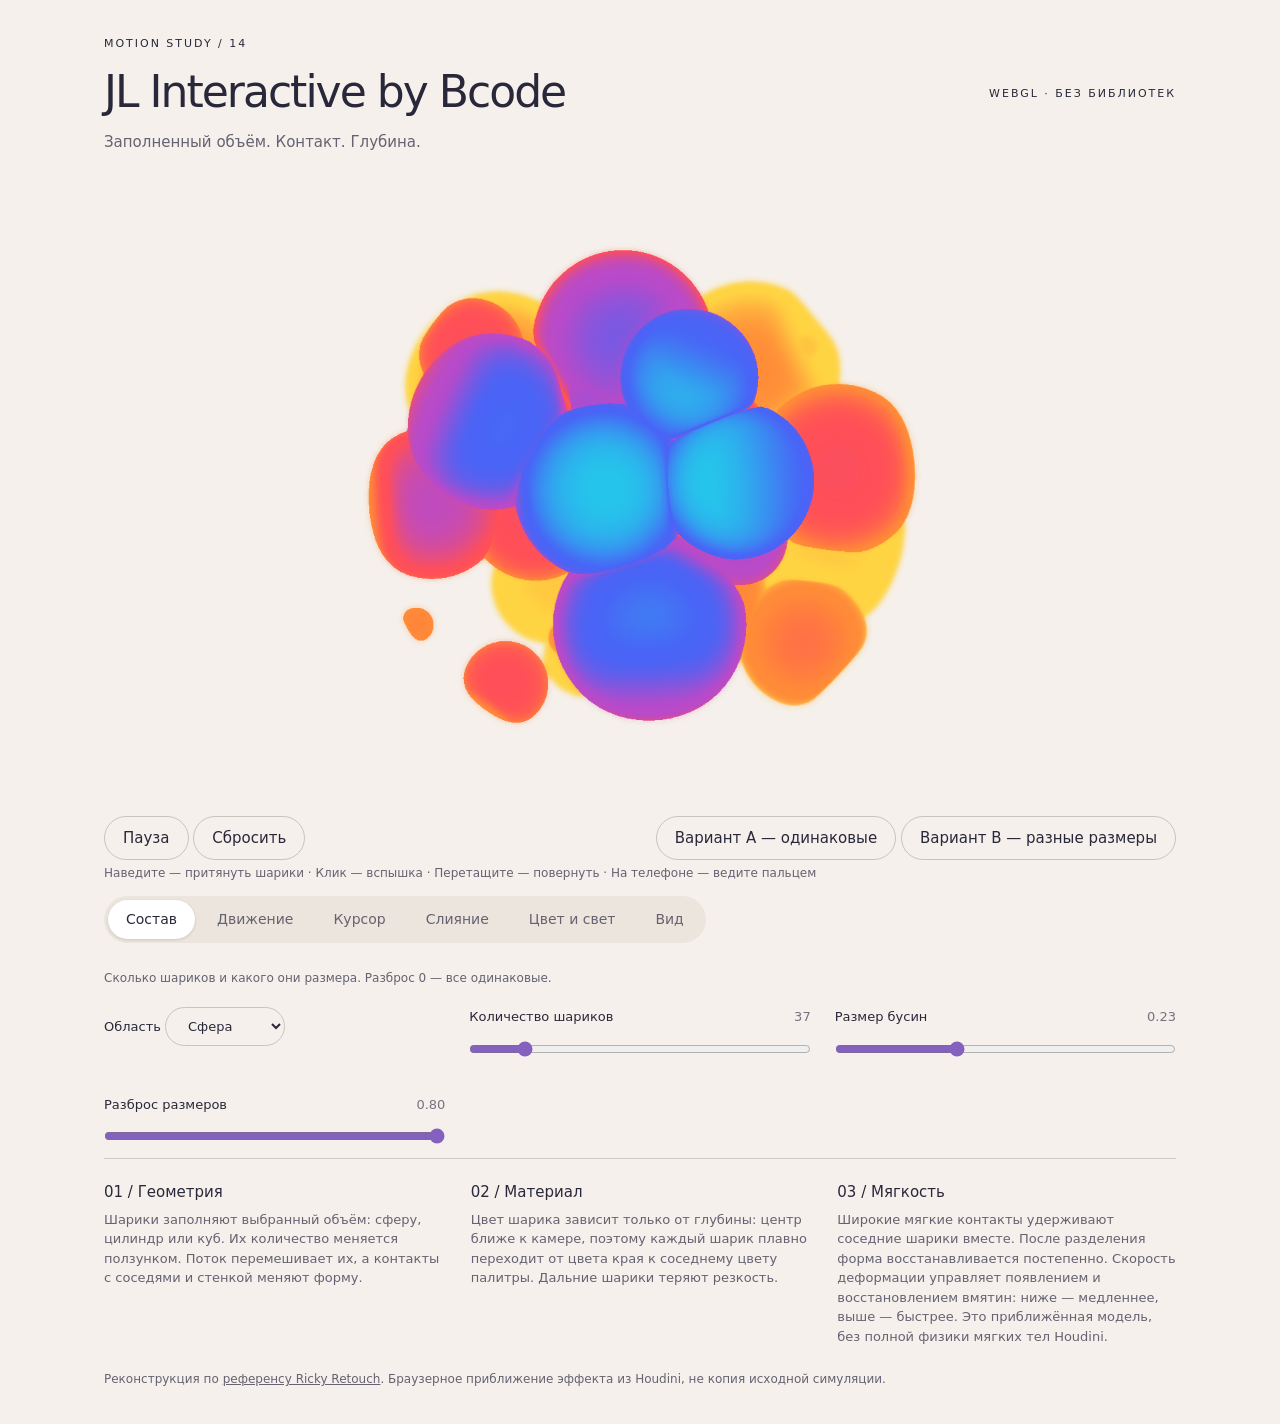
==== commit e545d7d6: "Refine case subtitles and WebGL palette" ====
--- a/jl-interactive.html
+++ b/jl-interactive.html
@@ -612,7 +612,7 @@
 let currentAttractor={point:[0,0,0],axis:[0,0,1],strength:0,radius:DEFAULTS.cursorRadius,penetration:DEFAULTS.penetration};
 function sendPhysicsInput(force=false){
  const now=performance.now();if(!physicsWorker||(!force&&now-inputStamp<1000/60))return;inputStamp=now;
- physicsWorker.postMessage({type:'input',generation,config:Object.assign({},S.config,{paused:paused||document.hidden||!inView,fusion:S.fusion,maxRadius:preview ? .34 : undefined}),cursor:currentAttractor});
+ physicsWorker.postMessage({type:'input',generation,config:Object.assign({},S.config,{paused:paused||document.hidden||!inView,fusion:S.fusion,maxRadius:preview ? .29 : undefined}),cursor:currentAttractor});
 }
 function receivePhysics({data:s}){
  if(s.generation!==generation){physicsWorker.postMessage({type:'ack',buffer:s.data.buffer},[s.data.buffer]);return;}
@@ -685,7 +685,7 @@
 const sm=(a,b,x)=>{const t=Math.max(0,Math.min(1,(x-a)/(b-a)));return t*t*(3-2*t);};
 // Four-stop palettes from the first version are resampled to the six-stop ramp.
 function expand4(c){const [c0,c1,c2,c3]=c.map(h2a),mix=(a,b,t)=>a.map((v,i)=>v+(b[i]-v)*t);return [0,.2,.4,.6,.8,1].map(t=>a2h(t<.7?mix(c0,c1,sm(0,.7,t)):t<.9?mix(c1,c2,sm(.7,.9,t)):mix(c2,c3,sm(.9,1,t))));}
-const REF=['#f6cd69','#f78e67','#f66865','#ae6daa','#6678d4','#5bcae1']; // sampled from the reference, far to near
+const REF=['#ffd442','#ff8a38','#ff4f58','#b94ac9','#4964f6','#23cbea']; // default colors, far to near
 const palettes={ref:REF,refb:REF.slice().reverse(),aether:expand4(['#4a3bff','#63c4ff','#c8fff1','#ffc4f2']),original:expand4(['#7519ff','#00cde0','#54ffd0','#ff86c6']),orchid:expand4(['#4615cb','#b22bff','#ff65c9','#ffd3a4']),ocean:expand4(['#2522ba','#008bfa','#00e6dd','#b2ffe5'])};
 // Same hue rotation as the shader, so the preview shows exactly what the beads get.
 function rotateHex(h,deg){const c=h2a(h).map(v=>v/255),a=deg*Math.PI/180,ca=Math.cos(a),sa=Math.sin(a),q=Math.sqrt(1/3),d=q*(c[0]+c[1]+c[2]);
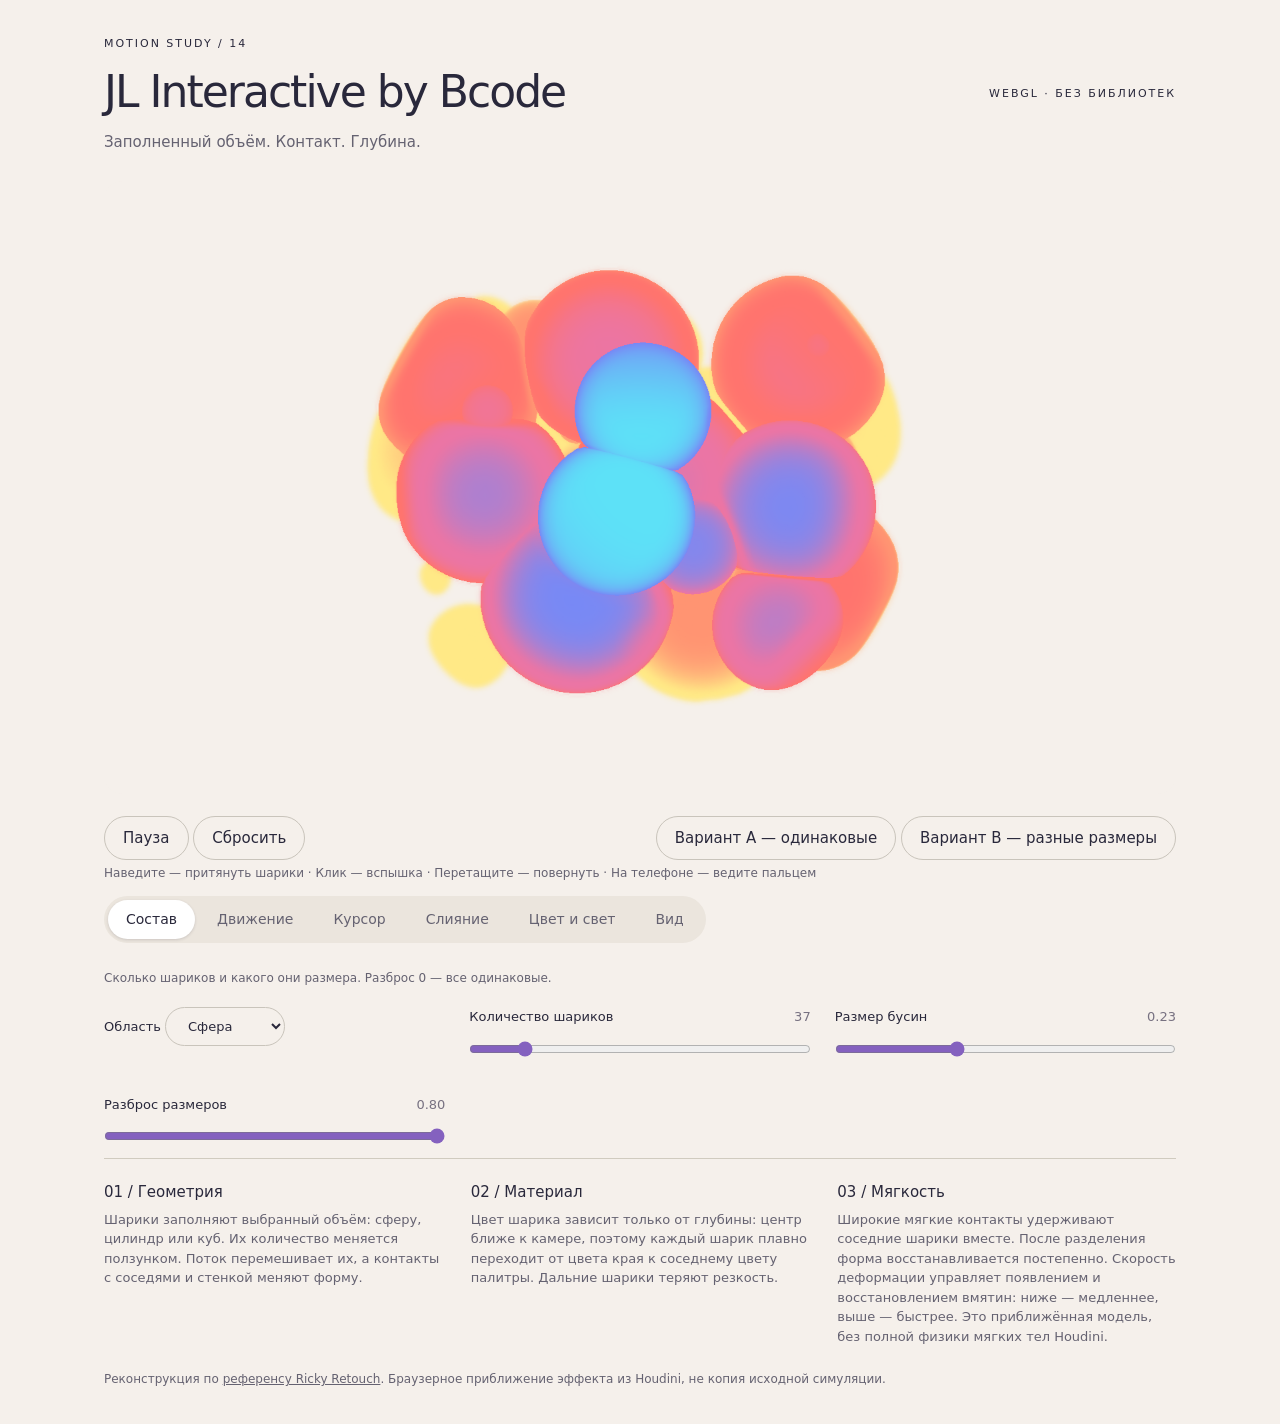
==== commit 41769776: "Fit WebGL scene and match bead color samples" ====
--- a/jl-interactive.html
+++ b/jl-interactive.html
@@ -612,7 +612,7 @@
 let currentAttractor={point:[0,0,0],axis:[0,0,1],strength:0,radius:DEFAULTS.cursorRadius,penetration:DEFAULTS.penetration};
 function sendPhysicsInput(force=false){
  const now=performance.now();if(!physicsWorker||(!force&&now-inputStamp<1000/60))return;inputStamp=now;
- physicsWorker.postMessage({type:'input',generation,config:Object.assign({},S.config,{paused:paused||document.hidden||!inView,fusion:S.fusion,maxRadius:preview ? .29 : undefined}),cursor:currentAttractor});
+ physicsWorker.postMessage({type:'input',generation,config:Object.assign({},S.config,{paused:paused||document.hidden||!inView,fusion:S.fusion,maxRadius:preview ? .23 : undefined}),cursor:currentAttractor});
 }
 function receivePhysics({data:s}){
  if(s.generation!==generation){physicsWorker.postMessage({type:'ack',buffer:s.data.buffer},[s.data.buffer]);return;}
@@ -685,7 +685,7 @@
 const sm=(a,b,x)=>{const t=Math.max(0,Math.min(1,(x-a)/(b-a)));return t*t*(3-2*t);};
 // Four-stop palettes from the first version are resampled to the six-stop ramp.
 function expand4(c){const [c0,c1,c2,c3]=c.map(h2a),mix=(a,b,t)=>a.map((v,i)=>v+(b[i]-v)*t);return [0,.2,.4,.6,.8,1].map(t=>a2h(t<.7?mix(c0,c1,sm(0,.7,t)):t<.9?mix(c1,c2,sm(.7,.9,t)):mix(c2,c3,sm(.9,1,t))));}
-const REF=['#ffd442','#ff8a38','#ff4f58','#b94ac9','#4964f6','#23cbea']; // default colors, far to near
+const REF=['#ffe986','#ff9472','#ff746e','#eb75a5','#7889f5','#5de1f7']; // default colors, far to near
 const palettes={ref:REF,refb:REF.slice().reverse(),aether:expand4(['#4a3bff','#63c4ff','#c8fff1','#ffc4f2']),original:expand4(['#7519ff','#00cde0','#54ffd0','#ff86c6']),orchid:expand4(['#4615cb','#b22bff','#ff65c9','#ffd3a4']),ocean:expand4(['#2522ba','#008bfa','#00e6dd','#b2ffe5'])};
 // Same hue rotation as the shader, so the preview shows exactly what the beads get.
 function rotateHex(h,deg){const c=h2a(h).map(v=>v/255),a=deg*Math.PI/180,ca=Math.cos(a),sa=Math.sin(a),q=Math.sqrt(1/3),d=q*(c[0]+c[1]+c[2]);
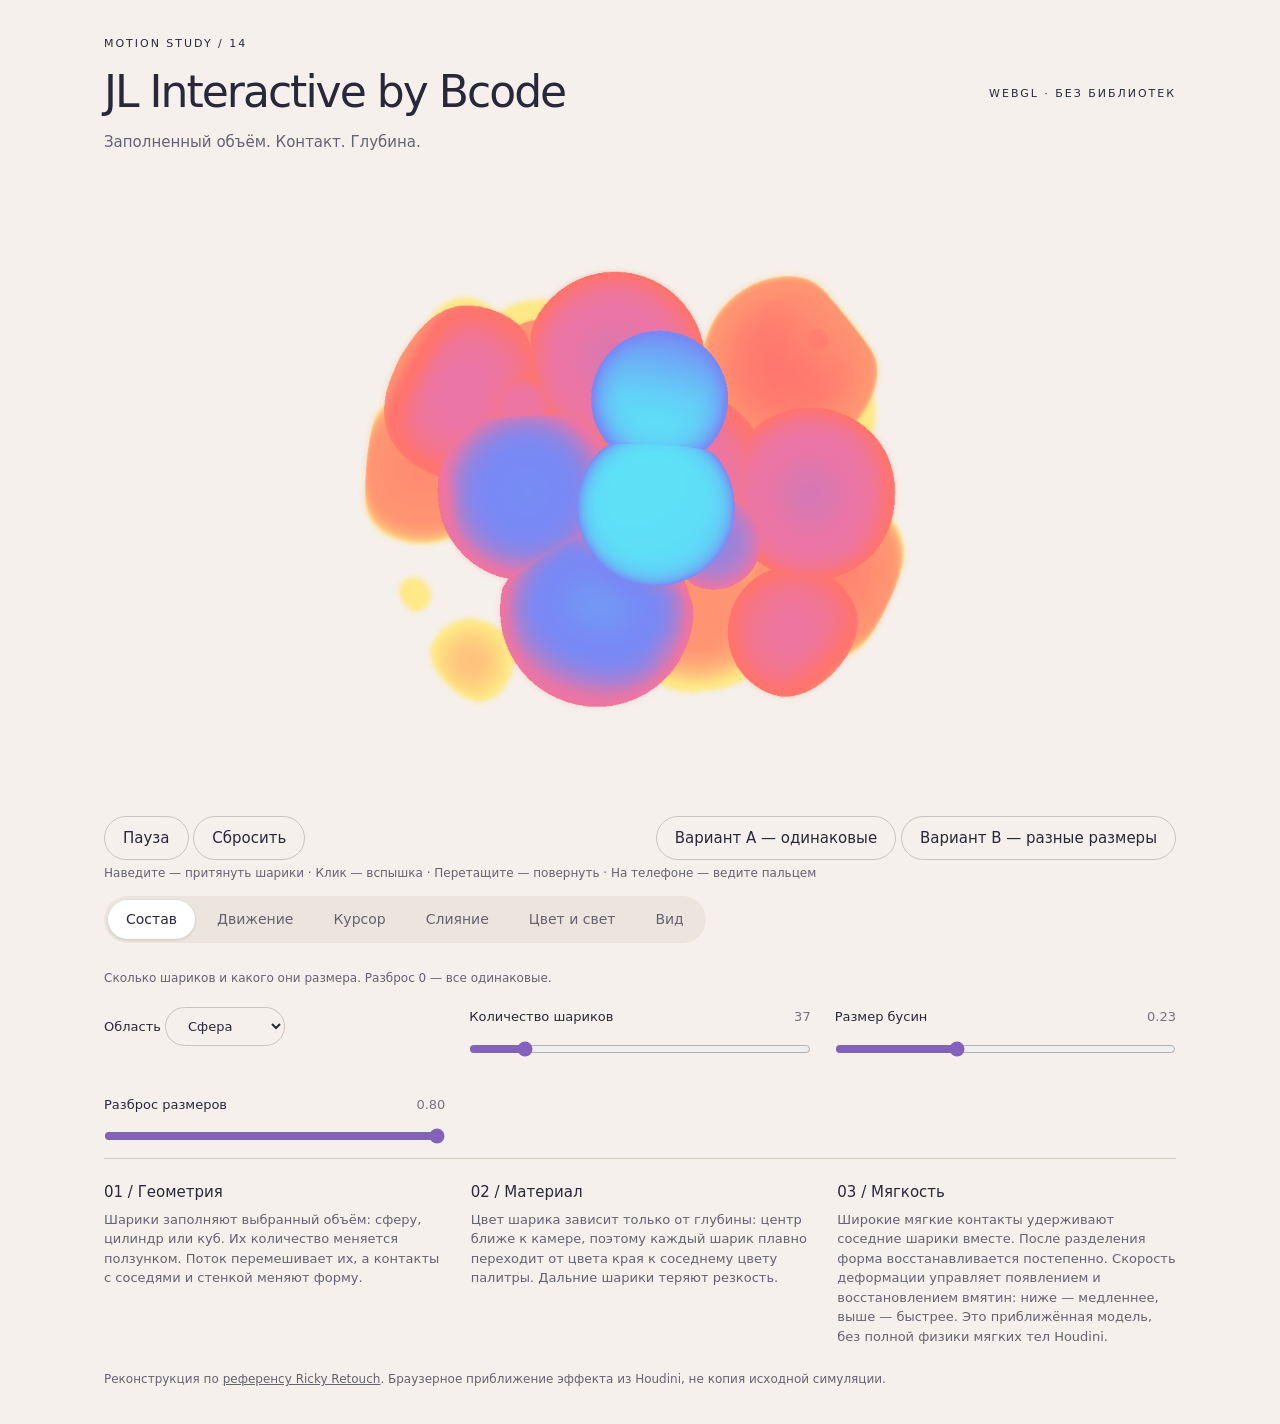
==== commit 9377463f: "Enlarge vertical WebGL preview and extend bottom fade" ====
--- a/jl-interactive.html
+++ b/jl-interactive.html
@@ -612,7 +612,7 @@
 let currentAttractor={point:[0,0,0],axis:[0,0,1],strength:0,radius:DEFAULTS.cursorRadius,penetration:DEFAULTS.penetration};
 function sendPhysicsInput(force=false){
  const now=performance.now();if(!physicsWorker||(!force&&now-inputStamp<1000/60))return;inputStamp=now;
- physicsWorker.postMessage({type:'input',generation,config:Object.assign({},S.config,{paused:paused||document.hidden||!inView,fusion:S.fusion,maxRadius:preview ? .23 : undefined}),cursor:currentAttractor});
+ physicsWorker.postMessage({type:'input',generation,config:Object.assign({},S.config,{paused:paused||document.hidden||!inView,fusion:S.fusion,maxRadius:preview ? .46 : undefined}),cursor:currentAttractor});
 }
 function receivePhysics({data:s}){
  if(s.generation!==generation){physicsWorker.postMessage({type:'ack',buffer:s.data.buffer},[s.data.buffer]);return;}
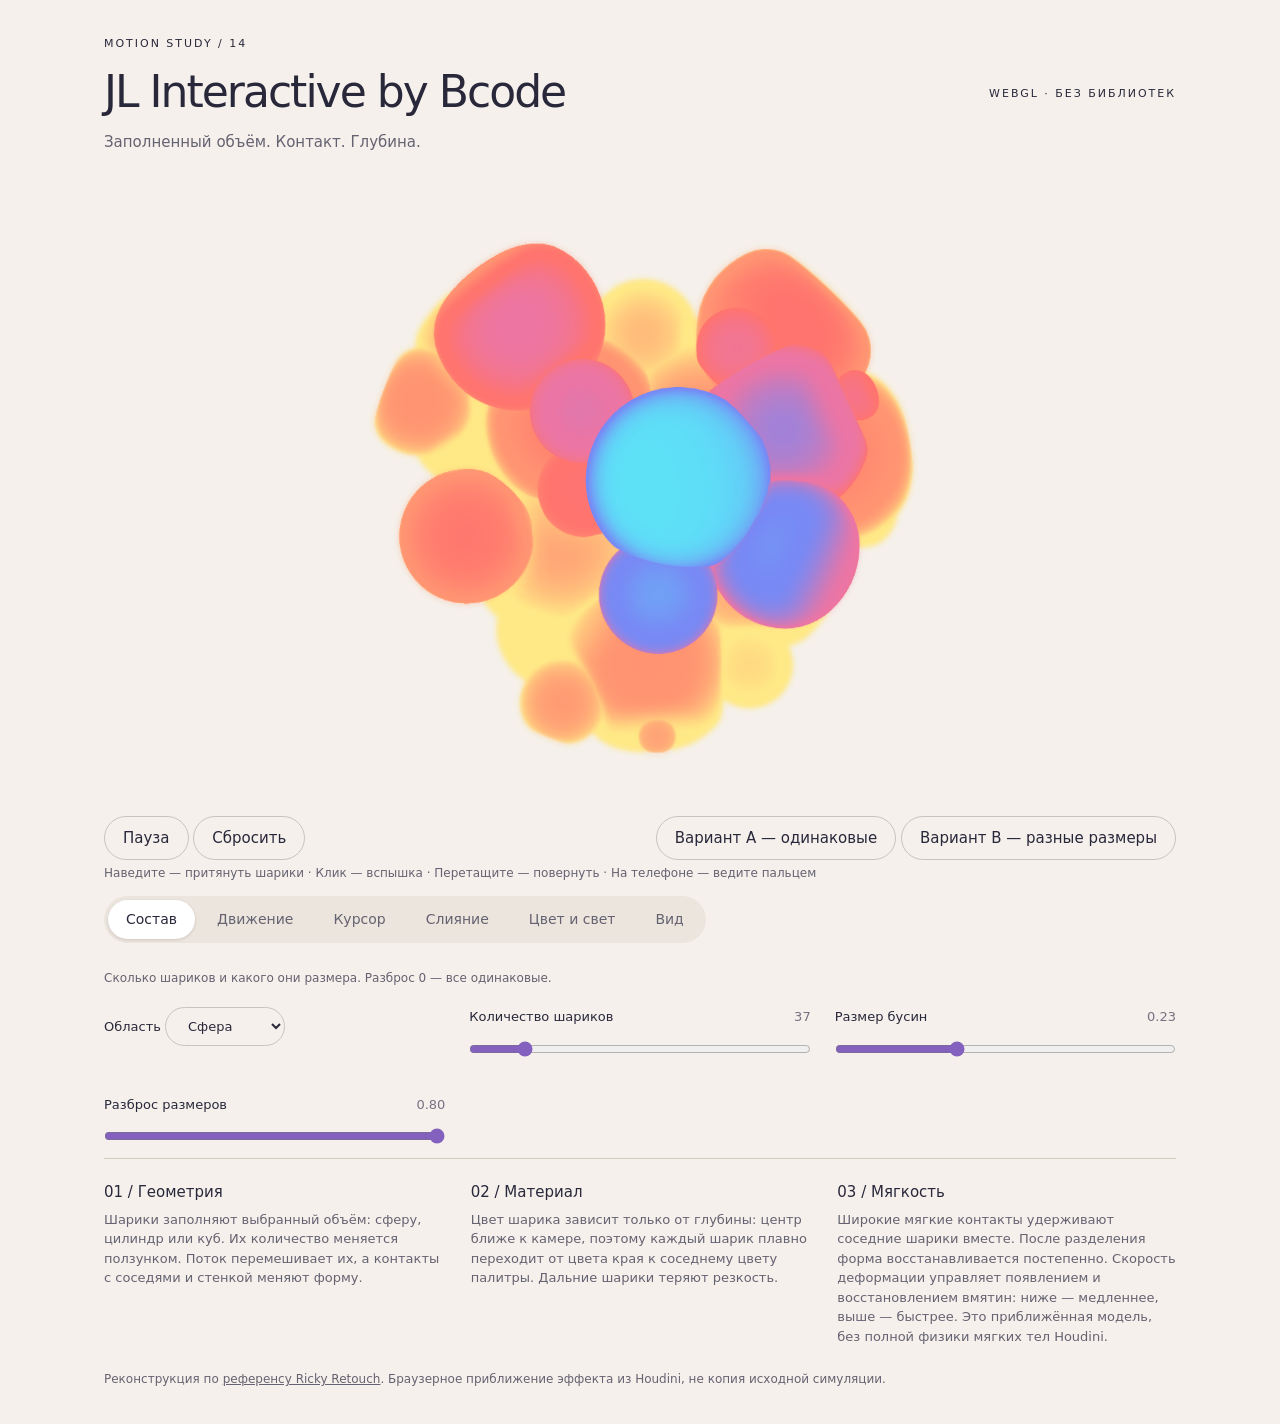
==== commit 50c14657: "WebGL preview: full-resolution, antialiased, full frame rate - Render at the real device-pixel size," ====
--- a/jl-interactive.html
+++ b/jl-interactive.html
@@ -14,6 +14,8 @@
 .preview body,.preview main{width:100%;height:100vh;margin:0;padding:0;background:transparent}
 .preview main > :not(.stage){display:none}
 .preview .stage{width:100%;height:100%;aspect-ratio:auto;margin:0;border-radius:0;background:transparent}
+#scene{opacity:0;transition:opacity .6s cubic-bezier(.22,.68,.16,1)}#scene.ready{opacity:1}
+@media(prefers-reduced-motion:reduce){#scene{transition:none}}
 </style>
 <main>
 <header><div><div class="eyebrow">Motion study / 14</div><h1>JL Interactive by Bcode</h1><p>Заполненный объём. Контакт. Глубина.</p></div><div class="eyebrow">WebGL · без библиотек</div></header>
@@ -396,8 +398,13 @@
 const DEFAULTS=JSON.parse($('baseSettings').textContent);
 function fail(message){$('error').style.display='block';$('error').textContent=message;}
 window.addEventListener('error',e=>fail('Ошибка: '+e.message));
-const gl=canvas.getContext('webgl',{alpha:preview,premultipliedAlpha:false,antialias:false,powerPreference:preview?'low-power':'high-performance'});
+// WebGL2 gives multisampled render targets (smooth bead edges); WebGL1 remains a fallback.
+const contextOptions={alpha:preview,premultipliedAlpha:false,antialias:false,depth:false,stencil:false,powerPreference:'high-performance'};
+const gl2=canvas.getContext('webgl2',contextOptions);
+const gl=gl2||canvas.getContext('webgl',contextOptions);
 if(!gl){fail('WebGL недоступен. Откройте пример в браузере с поддержкой WebGL.');return;}
+const samples=gl2?Math.min(4,gl.getParameter(gl.MAX_SAMPLES)||0):0;
+const maxSize=Math.min(gl.getParameter(gl.MAX_TEXTURE_SIZE),gl.getParameter(gl.MAX_RENDERBUFFER_SIZE),gl.getParameter(gl.MAX_VIEWPORT_DIMS)[0]);
 
 // ───────── Cached UI state: nothing reads the DOM inside the frame loop ─────────
 const hex=h=>[1,3,5].map(k=>parseInt(h.slice(k,k+2),16)/255);
@@ -491,6 +498,7 @@
 // Rotates the hue of a colour around the grey axis: one control turns the whole gradient.
 vec3 hueRotate(vec3 c,float a){const vec3 k=vec3(.57735);float ca=cos(a);return clamp(c*ca+cross(k,c)*sin(a)+k*dot(k,c)*(1.-ca),0.,1.);}
 void main(){
+ if(uMaterial>3.5){gl_FragColor=vec4(1.);return;} // coverage pass: antialiased silhouette for the transparent preview
  vec3 n=normalize(vNormal);
  float depth=clamp((vPosition.z+1.22)/2.44,0.,1.);
  float outA=mix(1.,.04+.96*depth,uEncodeDepth);   // alpha carries depth for the focus pass
@@ -511,13 +519,19 @@
  col=mix(col,vec3(1.),clamp(fall*lam*.4,0.,.5));
  gl_FragColor=vec4(col,outA);
 }`;
-function shader(type,source){const s=gl.createShader(type);gl.shaderSource(s,source);gl.compileShader(s);if(!gl.getShaderParameter(s,gl.COMPILE_STATUS))throw Error(gl.getShaderInfoLog(s));return s;}
+// Shaders are compiled once per source (the fullscreen vertex shader is shared) and checked lazily:
+// reading COMPILE_STATUS right away would force each compile to finish before the next one starts.
+const shaderCache=new Map();
+function shader(type,source){const key=type+source;if(!shaderCache.has(key)){const s=gl.createShader(type);gl.shaderSource(s,source);gl.compileShader(s);shaderCache.set(key,s);}return shaderCache.get(key);}
 function makeProgram(vsrc,fsrc,attribs,names){
- const p=gl.createProgram();
- gl.attachShader(p,shader(gl.VERTEX_SHADER,vsrc));gl.attachShader(p,shader(gl.FRAGMENT_SHADER,fsrc));
+ const p=gl.createProgram(),parts=[shader(gl.VERTEX_SHADER,vsrc),shader(gl.FRAGMENT_SHADER,fsrc)];
+ parts.forEach(s=>gl.attachShader(p,s));
  attribs.forEach((a,i)=>gl.bindAttribLocation(p,i,a));
- gl.linkProgram(p);if(!gl.getProgramParameter(p,gl.LINK_STATUS))throw Error(gl.getProgramInfoLog(p));
- p.u={};for(const n of names)p.u[n]=gl.getUniformLocation(p,n);return p;
+ gl.linkProgram(p);p.parts=parts;p.names=names;return p;
+}
+function finishProgram(p){
+ if(!gl.getProgramParameter(p,gl.LINK_STATUS))throw Error(p.parts.map(s=>gl.getShaderInfoLog(s)).filter(Boolean).join(' ')||gl.getProgramInfoLog(p));
+ p.u={};for(const n of p.names)p.u[n]=gl.getUniformLocation(p,n);
 }
 const QV='attribute vec2 aQuad;varying vec2 uv;void main(){uv=aQuad*.5+.5;gl_Position=vec4(aQuad,0.,1.);}';
 const brightFs=`precision mediump float;varying vec2 uv;uniform sampler2D uSrc;uniform vec2 uTexel;uniform vec3 uBg;
@@ -539,27 +553,33 @@
 void main(){vec4 center=texture2D(uSource,uv);vec3 color=vec3(0.);float total=0.;
 for(int i=-${N};i<=${N};i++){float d=float(i)*${step.toFixed(2)};vec4 s=texture2D(uSource,uv+uDirection*d);float g=sig(s.a);float w=exp(-d*d/(2.*g*g))/g;color+=s.rgb*w;total+=w;}
 gl_FragColor=vec4(color/max(total,.0001),center.a);}`;
-const compFs=`precision highp float;varying vec2 uv;uniform sampler2D uScene,uSoft,uSoftQ,uB0,uB1,uB2;uniform float uGlow,uDof,uAmount;
+const compFs=`precision highp float;varying vec2 uv;uniform sampler2D uScene,uSoft,uSoftQ,uB0,uB1,uB2,uCov;uniform float uGlow,uDof,uAmount,uCovOn;uniform vec3 uBg;
 void main(){
- vec4 sharp=texture2D(uScene,uv);vec3 c=sharp.rgb;
- if(uDof>.5){float radius=uAmount*(1.-smoothstep(.42,.62,sharp.a));
+ vec4 sharp=texture2D(uScene,uv);vec3 c=sharp.rgb;float depthA=sharp.a;
+ // Multisampled coverage: edge pixels are a mix of bead and the clear colour, so un-mix them
+ // and hand the coverage to the page as alpha (no jagged cut-out silhouette).
+ float cov=uCovOn>.5?texture2D(uCov,uv).r:step(.001,sharp.a);
+ if(uCovOn>.5&&cov>.002){c=clamp((c-(1.-cov)*uBg)/cov,0.,1.);depthA=sharp.a/cov;}
+ if(uDof>.5){float radius=uAmount*(1.-smoothstep(.42,.62,depthA));
   // small radii come from the half-resolution layer, large ones from the quarter-resolution layer
   c=mix(mix(c,texture2D(uSoft,uv).rgb,smoothstep(.3,1.5,radius)),texture2D(uSoftQ,uv).rgb,smoothstep(5.,11.,radius));}
  vec3 bl=texture2D(uB0,uv).rgb*.55+texture2D(uB1,uv).rgb*.85+texture2D(uB2,uv).rgb*1.1;
  c=1.-(1.-c)*(1.-clamp(bl*uGlow,0.,1.));
  // dither hides 8-bit banding in the soft gradients
  float n=fract(sin(dot(gl_FragCoord.xy,vec2(12.9898,78.233)))*43758.5453);
- gl_FragColor=vec4(c+(n-.5)/255.,${preview ? "step(.001, sharp.a)" : "1."});
+ gl_FragColor=vec4(c+(n-.5)/255.,${preview ? "cov" : "1."});
 }`;
 let main,bright,blur,comp,down,dofH,dofQ;
 try{
+ // All programs are queued before any status is read, so the driver can compile them in parallel.
  main=makeProgram(vs,fs,['aPosition','aNormal'],['uCenter','uContacts[0]','uRadius','uBoundary','uAspect','uYaw','uPitch','uShape','uViewScale','uLiquid','uPressure','uActive','uHue','uPaletteHue','uDepth','uMaterial','uLightAmt','uLightRadius','uEncodeDepth','uColor0','uColor1','uColor2','uColor3','uColor4','uColor5','uLightPos']);
  bright=makeProgram(QV,brightFs,['aQuad'],['uSrc','uTexel','uBg']);
  blur=makeProgram(QV,blurFs,['aQuad'],['uSrc','uStep']);
- comp=makeProgram(QV,compFs,['aQuad'],['uScene','uSoft','uSoftQ','uB0','uB1','uB2','uGlow','uDof','uAmount']);
+ comp=makeProgram(QV,compFs,['aQuad'],['uScene','uSoft','uSoftQ','uB0','uB1','uB2','uCov','uGlow','uDof','uAmount','uCovOn','uBg']);
  down=makeProgram(QV,downFs,['aQuad'],['uSrc','uTexel']);
  dofH=makeProgram(QV,dofSource(10,1.4,4.5),['aQuad'],['uSource','uDirection','uBlur']);
  dofQ=makeProgram(QV,dofSource(16,1.5,1000),['aQuad'],['uSource','uDirection','uBlur']);
+ [main,bright,blur,comp,down,dofH,dofQ].forEach(finishProgram);
 }catch(e){fail('Не удалось запустить материал: '+e.message);return;}
 
 // ───────── Geometry ─────────
@@ -590,18 +610,44 @@
  if(gl.checkFramebufferStatus(gl.FRAMEBUFFER)!==gl.FRAMEBUFFER_COMPLETE)throw Error('Недоступен буфер кадра');
  gl.bindFramebuffer(gl.FRAMEBUFFER,null);
 }
-const hA=makeTarget(),hB=makeTarget(),dofA=makeTarget(),dofB=makeTarget(),sceneT=makeTarget(true),A=[makeTarget(),makeTarget(),makeTarget()],B=[makeTarget(),makeTarget(),makeTarget()];
+// WebGL2: the scene is drawn into 4× multisampled renderbuffers and resolved into sceneT,
+// so the beads get true geometric antialiasing before the focus and glow passes.
+function makeMsaa(depth){return{fbo:gl.createFramebuffer(),color:gl.createRenderbuffer(),depth:depth?gl.createRenderbuffer():null,w:1,h:1};}
+function sizeMsaa(t,w,h){
+ t.w=w;t.h=h;
+ gl.bindRenderbuffer(gl.RENDERBUFFER,t.color);gl.renderbufferStorageMultisample(gl.RENDERBUFFER,samples,gl.RGBA8,w,h);
+ gl.bindFramebuffer(gl.FRAMEBUFFER,t.fbo);gl.framebufferRenderbuffer(gl.FRAMEBUFFER,gl.COLOR_ATTACHMENT0,gl.RENDERBUFFER,t.color);
+ if(t.depth){gl.bindRenderbuffer(gl.RENDERBUFFER,t.depth);gl.renderbufferStorageMultisample(gl.RENDERBUFFER,samples,gl.DEPTH_COMPONENT24,w,h);gl.framebufferRenderbuffer(gl.FRAMEBUFFER,gl.DEPTH_ATTACHMENT,gl.RENDERBUFFER,t.depth);}
+ if(gl.checkFramebufferStatus(gl.FRAMEBUFFER)!==gl.FRAMEBUFFER_COMPLETE)throw Error('msaa');
+ gl.bindFramebuffer(gl.FRAMEBUFFER,null);
+}
+let msaa=samples>1?makeMsaa(true):null,msaaCov=samples>1&&preview?makeMsaa(false):null;
+const hA=makeTarget(),hB=makeTarget(),dofA=makeTarget(),dofB=makeTarget(),sceneT=makeTarget(!msaa),covT=makeTarget(),A=[makeTarget(),makeTarget(),makeTarget()],B=[makeTarget(),makeTarget(),makeTarget()];
 function allocate(w,h){
  try{
   sizeTarget(sceneT,w,h);sizeTarget(hA,w/2,h/2);sizeTarget(hB,w/2,h/2);sizeTarget(dofA,w/4,h/4);sizeTarget(dofB,w/4,h/4);
   for(let i=0;i<3;i++){const d=2<<i;sizeTarget(A[i],w/d,h/d);sizeTarget(B[i],w/d,h/d);}
  }catch(e){fail(e.message);}
+ if(msaa)try{sizeMsaa(msaa,w,h);if(msaaCov){sizeTarget(covT,w,h);sizeMsaa(msaaCov,w,h);}}catch(e){
+  // Multisampling unavailable at this size: fall back to the plain single-sample path.
+  msaa=null;msaaCov=null;sceneT.rb=gl.createRenderbuffer();sizeTarget(sceneT,w,h);
+ }
 }
 
 // ───────── Layout, quality, input ─────────
 let cssW=Math.max(1,stage.clientWidth),cssH=Math.max(1,stage.clientHeight);
 new ResizeObserver(es=>{const r=es[0].contentRect;cssW=Math.max(1,r.width);cssH=Math.max(1,r.height);}).observe(stage);
-let scaleCap=preview?Math.min(1.75,Math.max(1.5,devicePixelRatio||1)):Math.min(Math.max(devicePixelRatio||1,1.5),2),scale=scaleCap,frameAvg=16.7,frameCount=0;
+// Render at the real number of device pixels the canvas covers. On the home page the iframe is
+// enlarged with a CSS transform, so its own devicePixelRatio alone would leave the picture upscaled and soft.
+const PIXEL_BUDGET=preview?4.5e6:6e6;
+function targetScale(){
+ let s=devicePixelRatio||1;
+ if(preview&&window.frameElement){try{const f=window.frameElement,r=f.getBoundingClientRect();if(f.offsetWidth>0&&r.width>0)s*=r.width/f.offsetWidth;}catch(e){}}
+ if(!preview)s=Math.max(s,1.5); // light supersampling on 1× screens
+ return Math.max(.5,Math.min(s,Math.sqrt(PIXEL_BUDGET/(cssW*cssH)),maxSize/Math.max(cssW,cssH)));
+}
+// quality: share of the target resolution the GPU sustains; it only backs off, never creeps above a failed level.
+let quality=1,qualityCap=1,scale=targetScale(),frameAvg=16.7,frameCount=0;
 
 // Rendering owns only a lightweight view of worker snapshots, never a solver.
 let world=Object.assign(Object.create(SoftWorld.prototype),{R:1.22,shape:DEFAULTS.shape,time:0,balls:[]}),fusion=new Fusion(),last=0,yaw=0,pitch=.13,drag=null,autoYaw=0,tiltX=0,tiltY=0,pulse=0;
@@ -654,7 +700,7 @@
  physicsWorker.onmessage=receivePhysics;physicsWorker.onerror=()=>{physicsWorker.terminate();physicsWorker=null;fail('Не удалось продолжить расчёт физики. Перезагрузите страницу.');};
 }catch(e){fail('Не удалось запустить отдельный поток физики: '+e.message);return;}
 let inView=!preview||!window.frameElement;
-let frameId=0,nextDraw=0;
+let frameId=0;
 function syncActivity(){
  sendPhysicsInput(true);
  if(inView&&!document.hidden){
@@ -663,7 +709,6 @@
  }
  cancelAnimationFrame(frameId);
  frameId=0;
- nextDraw=0;
  last=0;
 }
 if(preview&&window.frameElement){
@@ -730,14 +775,16 @@
 function frame(now){
  frameId=0;
  if(!inView||document.hidden)return;
- if(preview&&now+2<nextDraw){
-  frameId=requestAnimationFrame(frame);
-  return;
- }
- if(preview)nextDraw=Math.max(nextDraw+1000/30,now);
+ // Full display rate in the preview too: physics snapshots are interpolated, so every frame is new motion.
  const dt=last?Math.min((now-last)/1000,.05):0;last=now;
  // Adaptive resolution: back off if the GPU cannot hold the display rate, never creep back above a failed level.
- if(dt>0){frameAvg+=(dt*1000-frameAvg)*.05;if(++frameCount%90===0){if(frameAvg>(preview?40:24)&&scale>1){scale=Math.max(1,scale*.85);scaleCap=scale;}else if(frameAvg<(preview?35:18.5)&&scale<scaleCap)scale=Math.min(scaleCap,scale*1.1);}}
+ if(dt>0){frameAvg+=(dt*1000-frameAvg)*.05;if(++frameCount%90===0){
+  const target=targetScale(),floor=Math.min(1,1/target);
+  if(frameAvg>24&&quality>floor){quality=Math.max(floor,quality*.85);qualityCap=quality;}
+  else if(frameAvg<18.5&&quality<qualityCap)quality=Math.min(qualityCap,quality*1.1);
+  scale=target*quality;
+ }}
+ else if(frameCount===0)scale=targetScale()*quality;
  const ease=1-Math.exp(-dt*10),slow=1-Math.exp(-dt*3);
  pointer.weight+=((pointer.active&&!drag?1:0)-pointer.weight)*ease;
  pointer.sx+=(pointer.x-pointer.sx)*ease;pointer.sy+=(pointer.y-pointer.sy)*ease;
@@ -770,7 +817,7 @@
 
  // ── Scene pass ──
  const u=main.u;
- gl.bindFramebuffer(gl.FRAMEBUFFER,sceneT.fbo);gl.viewport(0,0,w,h);
+ gl.bindFramebuffer(gl.FRAMEBUFFER,msaa?msaa.fbo:sceneT.fbo);gl.viewport(0,0,w,h);
  gl.depthMask(true);gl.clearColor(S.bg[0],S.bg[1],S.bg[2],0);gl.clear(gl.COLOR_BUFFER_BIT|gl.DEPTH_BUFFER_BIT);
  // Flat background; alpha 0 means infinitely far for the focus pass.
  gl.useProgram(main);gl.enable(gl.DEPTH_TEST);gl.disable(gl.BLEND);
@@ -781,21 +828,35 @@
  gl.uniform1f(u.uEncodeDepth,dof?1:0);gl.uniform1f(u.uPaletteHue,S.gradientHue);
  gl.uniform1f(u.uLightAmt,lightAmt);gl.uniform1f(u.uLightRadius,.45+S.cursorRadius*.9);gl.uniform3f(u.uLightPos,pointer.sx,pointer.sy,.75);
  for(let i=0;i<6;i++)gl.uniform3fv(u['uColor'+i],S.colors[i]);
- // Spheres
- gl.frontFace(gl.CW);gl.uniform1f(u.uLiquid,0);
- gl.bindBuffer(gl.ARRAY_BUFFER,sphereBuffer);gl.enableVertexAttribArray(0);gl.vertexAttribPointer(0,3,gl.FLOAT,false,0,0);gl.disableVertexAttribArray(1);gl.vertexAttrib3f(1,0,0,1);
- gl.bindBuffer(gl.ELEMENT_ARRAY_BUFFER,indexBuffer);
- for(const {b} of ordered){
-  const c=b.contacts;let pressure=0,active=0;
-  for(let i=0;i<8;i++){const a=c[i*4+3];pressure+=a;if(a>.0001)active=i+1;}
-  gl.uniform3fv(u.uCenter,b.p);gl.uniform4fv(u['uContacts[0]'],c);gl.uniform1f(u.uRadius,b.r);gl.uniform1f(u.uPressure,pressure);gl.uniform1f(u.uActive,active);
-  gl.drawElements(gl.TRIANGLES,indices.length,gl.UNSIGNED_SHORT,0);
- }
- // Merged liquid bead
- if(liquid&&(!S.cutaway||(-sy1*fusion.group.center[0]+cy1*fusion.group.center[2])*cp1+fusion.group.center[1]*sp1<=0)){
-  gl.uniform1f(u.uLiquid,1);gl.frontFace(gl.CCW);gl.bindBuffer(gl.ARRAY_BUFFER,liquidBuffer);
-  gl.vertexAttribPointer(0,3,gl.FLOAT,false,24,0);gl.enableVertexAttribArray(1);gl.vertexAttribPointer(1,3,gl.FLOAT,false,24,12);
-  gl.drawArrays(gl.TRIANGLES,0,liquidVertices.length/6);
+ const liquidShown=liquid&&(!S.cutaway||(-sy1*fusion.group.center[0]+cy1*fusion.group.center[2])*cp1+fusion.group.center[1]*sp1<=0);
+ function drawBodies(){
+  // Spheres
+  gl.frontFace(gl.CW);gl.uniform1f(u.uLiquid,0);
+  gl.bindBuffer(gl.ARRAY_BUFFER,sphereBuffer);gl.enableVertexAttribArray(0);gl.vertexAttribPointer(0,3,gl.FLOAT,false,0,0);gl.disableVertexAttribArray(1);gl.vertexAttrib3f(1,0,0,1);
+  gl.bindBuffer(gl.ELEMENT_ARRAY_BUFFER,indexBuffer);
+  for(const {b} of ordered){
+   const c=b.contacts;let pressure=0,active=0;
+   for(let i=0;i<8;i++){const a=c[i*4+3];pressure+=a;if(a>.0001)active=i+1;}
+   gl.uniform3fv(u.uCenter,b.p);gl.uniform4fv(u['uContacts[0]'],c);gl.uniform1f(u.uRadius,b.r);gl.uniform1f(u.uPressure,pressure);gl.uniform1f(u.uActive,active);
+   gl.drawElements(gl.TRIANGLES,indices.length,gl.UNSIGNED_SHORT,0);
+  }
+  // Merged liquid bead
+  if(liquidShown){
+   gl.uniform1f(u.uLiquid,1);gl.frontFace(gl.CCW);gl.bindBuffer(gl.ARRAY_BUFFER,liquidBuffer);
+   gl.vertexAttribPointer(0,3,gl.FLOAT,false,24,0);gl.enableVertexAttribArray(1);gl.vertexAttribPointer(1,3,gl.FLOAT,false,24,12);
+   gl.drawArrays(gl.TRIANGLES,0,liquidVertices.length/6);
+  }
+ }
+ drawBodies();
+ if(msaa){
+  // Coverage of all beads (no depth test needed: it is a union), resolved to an antialiased alpha mask.
+  if(msaaCov){
+   gl.disable(gl.DEPTH_TEST);gl.bindFramebuffer(gl.FRAMEBUFFER,msaaCov.fbo);gl.clearColor(0,0,0,0);gl.clear(gl.COLOR_BUFFER_BIT);
+   gl.uniform1f(u.uMaterial,4);drawBodies();
+   gl.bindFramebuffer(gl.READ_FRAMEBUFFER,msaaCov.fbo);gl.bindFramebuffer(gl.DRAW_FRAMEBUFFER,covT.fbo);gl.blitFramebuffer(0,0,w,h,0,0,w,h,gl.COLOR_BUFFER_BIT,gl.NEAREST);
+  }
+  gl.bindFramebuffer(gl.READ_FRAMEBUFFER,msaa.fbo);gl.bindFramebuffer(gl.DRAW_FRAMEBUFFER,sceneT.fbo);gl.blitFramebuffer(0,0,w,h,0,0,w,h,gl.COLOR_BUFFER_BIT,gl.NEAREST);
+  gl.bindFramebuffer(gl.READ_FRAMEBUFFER,null);gl.bindFramebuffer(gl.DRAW_FRAMEBUFFER,null);
  }
  gl.disable(gl.BLEND);gl.disable(gl.DEPTH_TEST);gl.disable(gl.CULL_FACE);gl.depthMask(true);
 
@@ -827,11 +888,14 @@
  gl.uniform1i(comp.u.uScene,0);gl.uniform1i(comp.u.uSoft,1);gl.uniform1i(comp.u.uSoftQ,5);gl.uniform1i(comp.u.uB0,2);gl.uniform1i(comp.u.uB1,3);gl.uniform1i(comp.u.uB2,4);gl.uniform1f(comp.u.uDof,dof?1:0);gl.uniform1f(comp.u.uAmount,S.blur*scale);
  const l0=glow>0?A[0]:sceneT,l1=glow>0?B[1]:sceneT,l2=glow>0?B[2]:sceneT;
  gl.activeTexture(gl.TEXTURE1);gl.bindTexture(gl.TEXTURE_2D,(dof?hA:sceneT).tex);gl.activeTexture(gl.TEXTURE5);gl.bindTexture(gl.TEXTURE_2D,(dof?dofA:sceneT).tex);gl.activeTexture(gl.TEXTURE2);gl.bindTexture(gl.TEXTURE_2D,l0.tex);gl.activeTexture(gl.TEXTURE3);gl.bindTexture(gl.TEXTURE_2D,l1.tex);gl.activeTexture(gl.TEXTURE4);gl.bindTexture(gl.TEXTURE_2D,l2.tex);
+ gl.activeTexture(gl.TEXTURE6);gl.bindTexture(gl.TEXTURE_2D,(msaaCov?covT:sceneT).tex);
+ gl.uniform1i(comp.u.uCov,6);gl.uniform1f(comp.u.uCovOn,msaaCov?1:0);gl.uniform3f(comp.u.uBg,S.bg[0],S.bg[1],S.bg[2]);
  gl.uniform1f(comp.u.uGlow,glow);
  fullscreen(null,sceneT,w,h);
  gl.activeTexture(gl.TEXTURE0);
 
- canvas.dataset.rendered=String(ordered.length);canvas.dataset.time=world.time.toFixed(2);canvas.dataset.scale=scale.toFixed(2);
+ canvas.dataset.rendered=String(ordered.length);canvas.dataset.time=world.time.toFixed(2);canvas.dataset.scale=scale.toFixed(2);canvas.dataset.msaa=String(msaa?samples:0);
+ if(ordered.length&&!canvas.classList.contains('ready'))canvas.classList.add('ready');
  frameId=requestAnimationFrame(frame);
 }
 // ───────── Settings tabs ─────────
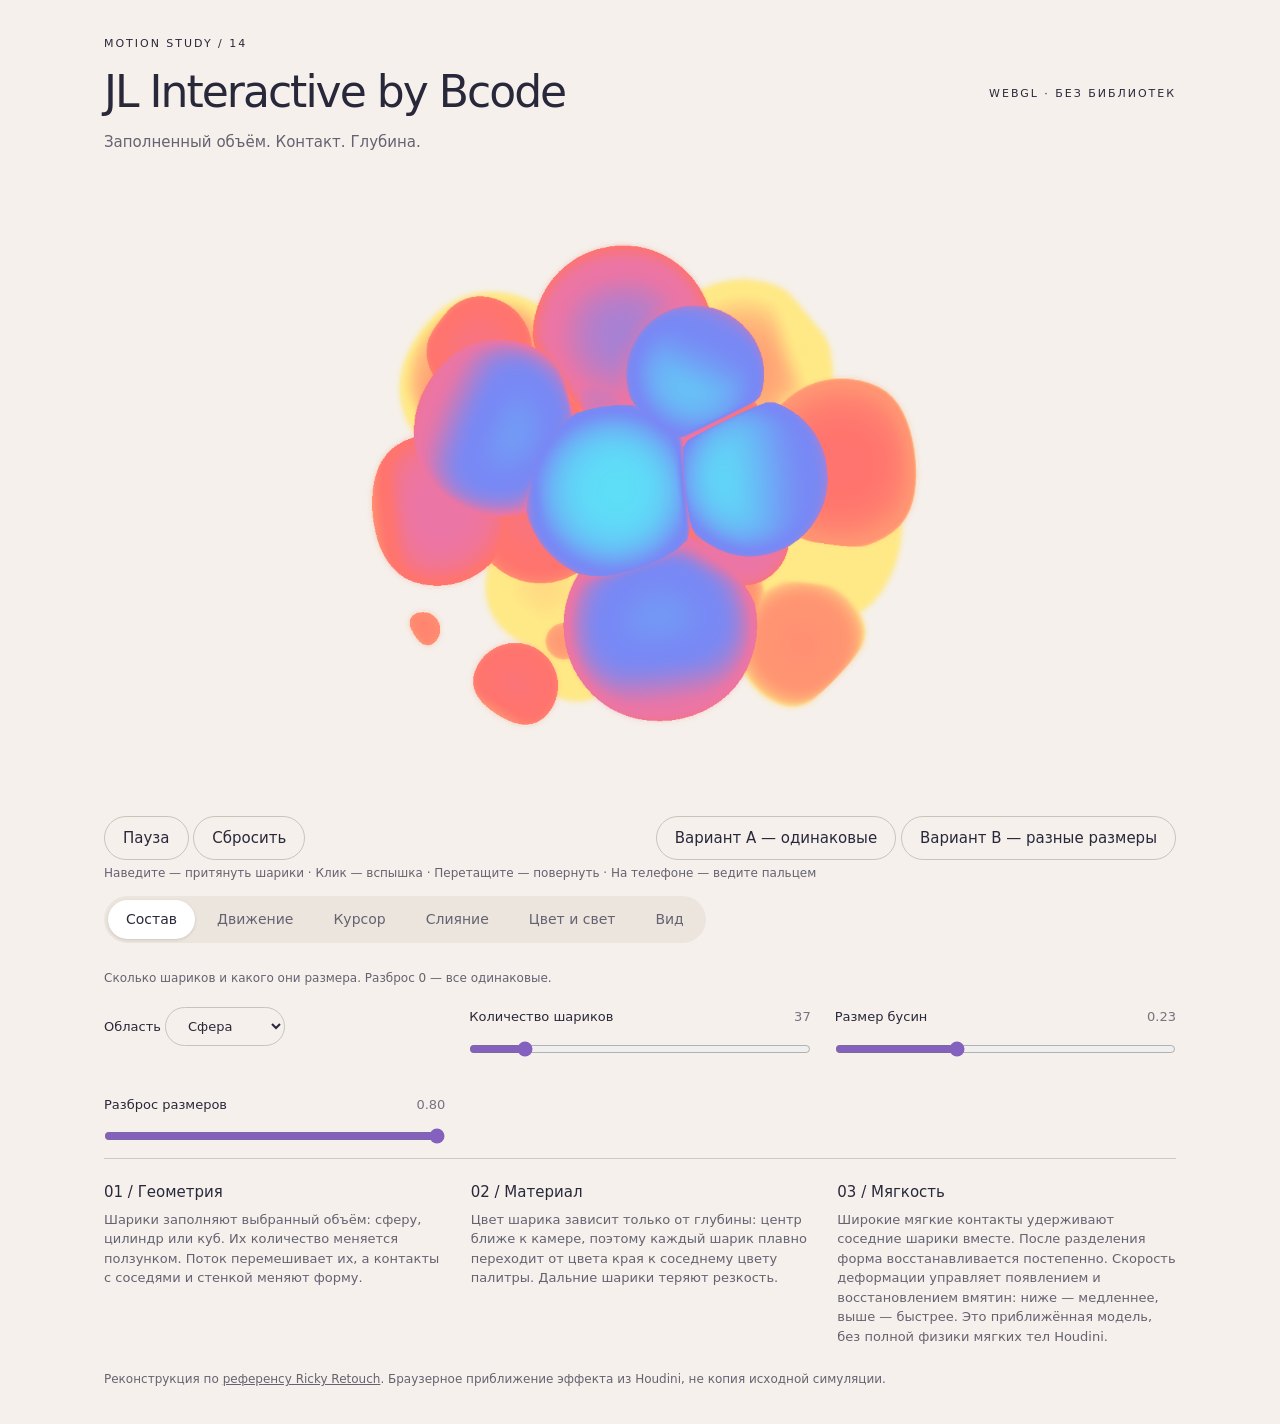
==== commit e8b5b1df: "Make embedded WebGL background transparent on iOS" ====
--- a/jl-interactive.html
+++ b/jl-interactive.html
@@ -11,11 +11,10 @@
 .tab[aria-selected="true"]{background:#fff;color:#29283b;box-shadow:0 1px 3px rgba(41,40,59,.16)}
 .panel[hidden]{display:none}.panel .controls+.row,.panel .row+.controls,.panel .controls+.controls{margin-top:8px}
 @media(max-width:640px){.tabs{border-radius:20px}.tab{padding:8px 13px}}
+html.preview{background:transparent!important;color-scheme:light}
 .preview body,.preview main{width:100%;height:100vh;margin:0;padding:0;background:transparent}
 .preview main > :not(.stage){display:none}
 .preview .stage{width:100%;height:100%;aspect-ratio:auto;margin:0;border-radius:0;background:transparent}
-#scene{opacity:0;transition:opacity .6s cubic-bezier(.22,.68,.16,1)}#scene.ready{opacity:1}
-@media(prefers-reduced-motion:reduce){#scene{transition:none}}
 </style>
 <main>
 <header><div><div class="eyebrow">Motion study / 14</div><h1>JL Interactive by Bcode</h1><p>Заполненный объём. Контакт. Глубина.</p></div><div class="eyebrow">WebGL · без библиотек</div></header>
@@ -398,13 +397,8 @@
 const DEFAULTS=JSON.parse($('baseSettings').textContent);
 function fail(message){$('error').style.display='block';$('error').textContent=message;}
 window.addEventListener('error',e=>fail('Ошибка: '+e.message));
-// WebGL2 gives multisampled render targets (smooth bead edges); WebGL1 remains a fallback.
-const contextOptions={alpha:preview,premultipliedAlpha:false,antialias:false,depth:false,stencil:false,powerPreference:'high-performance'};
-const gl2=canvas.getContext('webgl2',contextOptions);
-const gl=gl2||canvas.getContext('webgl',contextOptions);
+const gl=canvas.getContext('webgl',{alpha:preview,premultipliedAlpha:false,antialias:false,powerPreference:preview?'low-power':'high-performance'});
 if(!gl){fail('WebGL недоступен. Откройте пример в браузере с поддержкой WebGL.');return;}
-const samples=gl2?Math.min(4,gl.getParameter(gl.MAX_SAMPLES)||0):0;
-const maxSize=Math.min(gl.getParameter(gl.MAX_TEXTURE_SIZE),gl.getParameter(gl.MAX_RENDERBUFFER_SIZE),gl.getParameter(gl.MAX_VIEWPORT_DIMS)[0]);
 
 // ───────── Cached UI state: nothing reads the DOM inside the frame loop ─────────
 const hex=h=>[1,3,5].map(k=>parseInt(h.slice(k,k+2),16)/255);
@@ -498,7 +492,6 @@
 // Rotates the hue of a colour around the grey axis: one control turns the whole gradient.
 vec3 hueRotate(vec3 c,float a){const vec3 k=vec3(.57735);float ca=cos(a);return clamp(c*ca+cross(k,c)*sin(a)+k*dot(k,c)*(1.-ca),0.,1.);}
 void main(){
- if(uMaterial>3.5){gl_FragColor=vec4(1.);return;} // coverage pass: antialiased silhouette for the transparent preview
  vec3 n=normalize(vNormal);
  float depth=clamp((vPosition.z+1.22)/2.44,0.,1.);
  float outA=mix(1.,.04+.96*depth,uEncodeDepth);   // alpha carries depth for the focus pass
@@ -519,19 +512,13 @@
  col=mix(col,vec3(1.),clamp(fall*lam*.4,0.,.5));
  gl_FragColor=vec4(col,outA);
 }`;
-// Shaders are compiled once per source (the fullscreen vertex shader is shared) and checked lazily:
-// reading COMPILE_STATUS right away would force each compile to finish before the next one starts.
-const shaderCache=new Map();
-function shader(type,source){const key=type+source;if(!shaderCache.has(key)){const s=gl.createShader(type);gl.shaderSource(s,source);gl.compileShader(s);shaderCache.set(key,s);}return shaderCache.get(key);}
+function shader(type,source){const s=gl.createShader(type);gl.shaderSource(s,source);gl.compileShader(s);if(!gl.getShaderParameter(s,gl.COMPILE_STATUS))throw Error(gl.getShaderInfoLog(s));return s;}
 function makeProgram(vsrc,fsrc,attribs,names){
- const p=gl.createProgram(),parts=[shader(gl.VERTEX_SHADER,vsrc),shader(gl.FRAGMENT_SHADER,fsrc)];
- parts.forEach(s=>gl.attachShader(p,s));
+ const p=gl.createProgram();
+ gl.attachShader(p,shader(gl.VERTEX_SHADER,vsrc));gl.attachShader(p,shader(gl.FRAGMENT_SHADER,fsrc));
  attribs.forEach((a,i)=>gl.bindAttribLocation(p,i,a));
- gl.linkProgram(p);p.parts=parts;p.names=names;return p;
-}
-function finishProgram(p){
- if(!gl.getProgramParameter(p,gl.LINK_STATUS))throw Error(p.parts.map(s=>gl.getShaderInfoLog(s)).filter(Boolean).join(' ')||gl.getProgramInfoLog(p));
- p.u={};for(const n of p.names)p.u[n]=gl.getUniformLocation(p,n);
+ gl.linkProgram(p);if(!gl.getProgramParameter(p,gl.LINK_STATUS))throw Error(gl.getProgramInfoLog(p));
+ p.u={};for(const n of names)p.u[n]=gl.getUniformLocation(p,n);return p;
 }
 const QV='attribute vec2 aQuad;varying vec2 uv;void main(){uv=aQuad*.5+.5;gl_Position=vec4(aQuad,0.,1.);}';
 const brightFs=`precision mediump float;varying vec2 uv;uniform sampler2D uSrc;uniform vec2 uTexel;uniform vec3 uBg;
@@ -553,33 +540,27 @@
 void main(){vec4 center=texture2D(uSource,uv);vec3 color=vec3(0.);float total=0.;
 for(int i=-${N};i<=${N};i++){float d=float(i)*${step.toFixed(2)};vec4 s=texture2D(uSource,uv+uDirection*d);float g=sig(s.a);float w=exp(-d*d/(2.*g*g))/g;color+=s.rgb*w;total+=w;}
 gl_FragColor=vec4(color/max(total,.0001),center.a);}`;
-const compFs=`precision highp float;varying vec2 uv;uniform sampler2D uScene,uSoft,uSoftQ,uB0,uB1,uB2,uCov;uniform float uGlow,uDof,uAmount,uCovOn;uniform vec3 uBg;
+const compFs=`precision highp float;varying vec2 uv;uniform sampler2D uScene,uSoft,uSoftQ,uB0,uB1,uB2;uniform float uGlow,uDof,uAmount;
 void main(){
- vec4 sharp=texture2D(uScene,uv);vec3 c=sharp.rgb;float depthA=sharp.a;
- // Multisampled coverage: edge pixels are a mix of bead and the clear colour, so un-mix them
- // and hand the coverage to the page as alpha (no jagged cut-out silhouette).
- float cov=uCovOn>.5?texture2D(uCov,uv).r:step(.001,sharp.a);
- if(uCovOn>.5&&cov>.002){c=clamp((c-(1.-cov)*uBg)/cov,0.,1.);depthA=sharp.a/cov;}
- if(uDof>.5){float radius=uAmount*(1.-smoothstep(.42,.62,depthA));
+ vec4 sharp=texture2D(uScene,uv);vec3 c=sharp.rgb;
+ if(uDof>.5){float radius=uAmount*(1.-smoothstep(.42,.62,sharp.a));
   // small radii come from the half-resolution layer, large ones from the quarter-resolution layer
   c=mix(mix(c,texture2D(uSoft,uv).rgb,smoothstep(.3,1.5,radius)),texture2D(uSoftQ,uv).rgb,smoothstep(5.,11.,radius));}
  vec3 bl=texture2D(uB0,uv).rgb*.55+texture2D(uB1,uv).rgb*.85+texture2D(uB2,uv).rgb*1.1;
  c=1.-(1.-c)*(1.-clamp(bl*uGlow,0.,1.));
  // dither hides 8-bit banding in the soft gradients
  float n=fract(sin(dot(gl_FragCoord.xy,vec2(12.9898,78.233)))*43758.5453);
- gl_FragColor=vec4(c+(n-.5)/255.,${preview ? "cov" : "1."});
+ gl_FragColor=vec4(c+(n-.5)/255.,${preview ? "step(.001, sharp.a)" : "1."});
 }`;
 let main,bright,blur,comp,down,dofH,dofQ;
 try{
- // All programs are queued before any status is read, so the driver can compile them in parallel.
  main=makeProgram(vs,fs,['aPosition','aNormal'],['uCenter','uContacts[0]','uRadius','uBoundary','uAspect','uYaw','uPitch','uShape','uViewScale','uLiquid','uPressure','uActive','uHue','uPaletteHue','uDepth','uMaterial','uLightAmt','uLightRadius','uEncodeDepth','uColor0','uColor1','uColor2','uColor3','uColor4','uColor5','uLightPos']);
  bright=makeProgram(QV,brightFs,['aQuad'],['uSrc','uTexel','uBg']);
  blur=makeProgram(QV,blurFs,['aQuad'],['uSrc','uStep']);
- comp=makeProgram(QV,compFs,['aQuad'],['uScene','uSoft','uSoftQ','uB0','uB1','uB2','uCov','uGlow','uDof','uAmount','uCovOn','uBg']);
+ comp=makeProgram(QV,compFs,['aQuad'],['uScene','uSoft','uSoftQ','uB0','uB1','uB2','uGlow','uDof','uAmount']);
  down=makeProgram(QV,downFs,['aQuad'],['uSrc','uTexel']);
  dofH=makeProgram(QV,dofSource(10,1.4,4.5),['aQuad'],['uSource','uDirection','uBlur']);
  dofQ=makeProgram(QV,dofSource(16,1.5,1000),['aQuad'],['uSource','uDirection','uBlur']);
- [main,bright,blur,comp,down,dofH,dofQ].forEach(finishProgram);
 }catch(e){fail('Не удалось запустить материал: '+e.message);return;}
 
 // ───────── Geometry ─────────
@@ -610,44 +591,18 @@
  if(gl.checkFramebufferStatus(gl.FRAMEBUFFER)!==gl.FRAMEBUFFER_COMPLETE)throw Error('Недоступен буфер кадра');
  gl.bindFramebuffer(gl.FRAMEBUFFER,null);
 }
-// WebGL2: the scene is drawn into 4× multisampled renderbuffers and resolved into sceneT,
-// so the beads get true geometric antialiasing before the focus and glow passes.
-function makeMsaa(depth){return{fbo:gl.createFramebuffer(),color:gl.createRenderbuffer(),depth:depth?gl.createRenderbuffer():null,w:1,h:1};}
-function sizeMsaa(t,w,h){
- t.w=w;t.h=h;
- gl.bindRenderbuffer(gl.RENDERBUFFER,t.color);gl.renderbufferStorageMultisample(gl.RENDERBUFFER,samples,gl.RGBA8,w,h);
- gl.bindFramebuffer(gl.FRAMEBUFFER,t.fbo);gl.framebufferRenderbuffer(gl.FRAMEBUFFER,gl.COLOR_ATTACHMENT0,gl.RENDERBUFFER,t.color);
- if(t.depth){gl.bindRenderbuffer(gl.RENDERBUFFER,t.depth);gl.renderbufferStorageMultisample(gl.RENDERBUFFER,samples,gl.DEPTH_COMPONENT24,w,h);gl.framebufferRenderbuffer(gl.FRAMEBUFFER,gl.DEPTH_ATTACHMENT,gl.RENDERBUFFER,t.depth);}
- if(gl.checkFramebufferStatus(gl.FRAMEBUFFER)!==gl.FRAMEBUFFER_COMPLETE)throw Error('msaa');
- gl.bindFramebuffer(gl.FRAMEBUFFER,null);
-}
-let msaa=samples>1?makeMsaa(true):null,msaaCov=samples>1&&preview?makeMsaa(false):null;
-const hA=makeTarget(),hB=makeTarget(),dofA=makeTarget(),dofB=makeTarget(),sceneT=makeTarget(!msaa),covT=makeTarget(),A=[makeTarget(),makeTarget(),makeTarget()],B=[makeTarget(),makeTarget(),makeTarget()];
+const hA=makeTarget(),hB=makeTarget(),dofA=makeTarget(),dofB=makeTarget(),sceneT=makeTarget(true),A=[makeTarget(),makeTarget(),makeTarget()],B=[makeTarget(),makeTarget(),makeTarget()];
 function allocate(w,h){
  try{
   sizeTarget(sceneT,w,h);sizeTarget(hA,w/2,h/2);sizeTarget(hB,w/2,h/2);sizeTarget(dofA,w/4,h/4);sizeTarget(dofB,w/4,h/4);
   for(let i=0;i<3;i++){const d=2<<i;sizeTarget(A[i],w/d,h/d);sizeTarget(B[i],w/d,h/d);}
  }catch(e){fail(e.message);}
- if(msaa)try{sizeMsaa(msaa,w,h);if(msaaCov){sizeTarget(covT,w,h);sizeMsaa(msaaCov,w,h);}}catch(e){
-  // Multisampling unavailable at this size: fall back to the plain single-sample path.
-  msaa=null;msaaCov=null;sceneT.rb=gl.createRenderbuffer();sizeTarget(sceneT,w,h);
- }
 }
 
 // ───────── Layout, quality, input ─────────
 let cssW=Math.max(1,stage.clientWidth),cssH=Math.max(1,stage.clientHeight);
 new ResizeObserver(es=>{const r=es[0].contentRect;cssW=Math.max(1,r.width);cssH=Math.max(1,r.height);}).observe(stage);
-// Render at the real number of device pixels the canvas covers. On the home page the iframe is
-// enlarged with a CSS transform, so its own devicePixelRatio alone would leave the picture upscaled and soft.
-const PIXEL_BUDGET=preview?4.5e6:6e6;
-function targetScale(){
- let s=devicePixelRatio||1;
- if(preview&&window.frameElement){try{const f=window.frameElement,r=f.getBoundingClientRect();if(f.offsetWidth>0&&r.width>0)s*=r.width/f.offsetWidth;}catch(e){}}
- if(!preview)s=Math.max(s,1.5); // light supersampling on 1× screens
- return Math.max(.5,Math.min(s,Math.sqrt(PIXEL_BUDGET/(cssW*cssH)),maxSize/Math.max(cssW,cssH)));
-}
-// quality: share of the target resolution the GPU sustains; it only backs off, never creeps above a failed level.
-let quality=1,qualityCap=1,scale=targetScale(),frameAvg=16.7,frameCount=0;
+let scaleCap=preview?Math.min(1.75,Math.max(1.5,devicePixelRatio||1)):Math.min(Math.max(devicePixelRatio||1,1.5),2),scale=scaleCap,frameAvg=16.7,frameCount=0;
 
 // Rendering owns only a lightweight view of worker snapshots, never a solver.
 let world=Object.assign(Object.create(SoftWorld.prototype),{R:1.22,shape:DEFAULTS.shape,time:0,balls:[]}),fusion=new Fusion(),last=0,yaw=0,pitch=.13,drag=null,autoYaw=0,tiltX=0,tiltY=0,pulse=0;
@@ -700,7 +655,7 @@
  physicsWorker.onmessage=receivePhysics;physicsWorker.onerror=()=>{physicsWorker.terminate();physicsWorker=null;fail('Не удалось продолжить расчёт физики. Перезагрузите страницу.');};
 }catch(e){fail('Не удалось запустить отдельный поток физики: '+e.message);return;}
 let inView=!preview||!window.frameElement;
-let frameId=0;
+let frameId=0,nextDraw=0;
 function syncActivity(){
  sendPhysicsInput(true);
  if(inView&&!document.hidden){
@@ -709,6 +664,7 @@
  }
  cancelAnimationFrame(frameId);
  frameId=0;
+ nextDraw=0;
  last=0;
 }
 if(preview&&window.frameElement){
@@ -775,16 +731,14 @@
 function frame(now){
  frameId=0;
  if(!inView||document.hidden)return;
- // Full display rate in the preview too: physics snapshots are interpolated, so every frame is new motion.
+ if(preview&&now+2<nextDraw){
+  frameId=requestAnimationFrame(frame);
+  return;
+ }
+ if(preview)nextDraw=Math.max(nextDraw+1000/30,now);
  const dt=last?Math.min((now-last)/1000,.05):0;last=now;
  // Adaptive resolution: back off if the GPU cannot hold the display rate, never creep back above a failed level.
- if(dt>0){frameAvg+=(dt*1000-frameAvg)*.05;if(++frameCount%90===0){
-  const target=targetScale(),floor=Math.min(1,1/target);
-  if(frameAvg>24&&quality>floor){quality=Math.max(floor,quality*.85);qualityCap=quality;}
-  else if(frameAvg<18.5&&quality<qualityCap)quality=Math.min(qualityCap,quality*1.1);
-  scale=target*quality;
- }}
- else if(frameCount===0)scale=targetScale()*quality;
+ if(dt>0){frameAvg+=(dt*1000-frameAvg)*.05;if(++frameCount%90===0){if(frameAvg>(preview?40:24)&&scale>1){scale=Math.max(1,scale*.85);scaleCap=scale;}else if(frameAvg<(preview?35:18.5)&&scale<scaleCap)scale=Math.min(scaleCap,scale*1.1);}}
  const ease=1-Math.exp(-dt*10),slow=1-Math.exp(-dt*3);
  pointer.weight+=((pointer.active&&!drag?1:0)-pointer.weight)*ease;
  pointer.sx+=(pointer.x-pointer.sx)*ease;pointer.sy+=(pointer.y-pointer.sy)*ease;
@@ -817,7 +771,7 @@
 
  // ── Scene pass ──
  const u=main.u;
- gl.bindFramebuffer(gl.FRAMEBUFFER,msaa?msaa.fbo:sceneT.fbo);gl.viewport(0,0,w,h);
+ gl.bindFramebuffer(gl.FRAMEBUFFER,sceneT.fbo);gl.viewport(0,0,w,h);
  gl.depthMask(true);gl.clearColor(S.bg[0],S.bg[1],S.bg[2],0);gl.clear(gl.COLOR_BUFFER_BIT|gl.DEPTH_BUFFER_BIT);
  // Flat background; alpha 0 means infinitely far for the focus pass.
  gl.useProgram(main);gl.enable(gl.DEPTH_TEST);gl.disable(gl.BLEND);
@@ -828,35 +782,21 @@
  gl.uniform1f(u.uEncodeDepth,dof?1:0);gl.uniform1f(u.uPaletteHue,S.gradientHue);
  gl.uniform1f(u.uLightAmt,lightAmt);gl.uniform1f(u.uLightRadius,.45+S.cursorRadius*.9);gl.uniform3f(u.uLightPos,pointer.sx,pointer.sy,.75);
  for(let i=0;i<6;i++)gl.uniform3fv(u['uColor'+i],S.colors[i]);
- const liquidShown=liquid&&(!S.cutaway||(-sy1*fusion.group.center[0]+cy1*fusion.group.center[2])*cp1+fusion.group.center[1]*sp1<=0);
- function drawBodies(){
-  // Spheres
-  gl.frontFace(gl.CW);gl.uniform1f(u.uLiquid,0);
-  gl.bindBuffer(gl.ARRAY_BUFFER,sphereBuffer);gl.enableVertexAttribArray(0);gl.vertexAttribPointer(0,3,gl.FLOAT,false,0,0);gl.disableVertexAttribArray(1);gl.vertexAttrib3f(1,0,0,1);
-  gl.bindBuffer(gl.ELEMENT_ARRAY_BUFFER,indexBuffer);
-  for(const {b} of ordered){
-   const c=b.contacts;let pressure=0,active=0;
-   for(let i=0;i<8;i++){const a=c[i*4+3];pressure+=a;if(a>.0001)active=i+1;}
-   gl.uniform3fv(u.uCenter,b.p);gl.uniform4fv(u['uContacts[0]'],c);gl.uniform1f(u.uRadius,b.r);gl.uniform1f(u.uPressure,pressure);gl.uniform1f(u.uActive,active);
-   gl.drawElements(gl.TRIANGLES,indices.length,gl.UNSIGNED_SHORT,0);
-  }
-  // Merged liquid bead
-  if(liquidShown){
-   gl.uniform1f(u.uLiquid,1);gl.frontFace(gl.CCW);gl.bindBuffer(gl.ARRAY_BUFFER,liquidBuffer);
-   gl.vertexAttribPointer(0,3,gl.FLOAT,false,24,0);gl.enableVertexAttribArray(1);gl.vertexAttribPointer(1,3,gl.FLOAT,false,24,12);
-   gl.drawArrays(gl.TRIANGLES,0,liquidVertices.length/6);
-  }
- }
- drawBodies();
- if(msaa){
-  // Coverage of all beads (no depth test needed: it is a union), resolved to an antialiased alpha mask.
-  if(msaaCov){
-   gl.disable(gl.DEPTH_TEST);gl.bindFramebuffer(gl.FRAMEBUFFER,msaaCov.fbo);gl.clearColor(0,0,0,0);gl.clear(gl.COLOR_BUFFER_BIT);
-   gl.uniform1f(u.uMaterial,4);drawBodies();
-   gl.bindFramebuffer(gl.READ_FRAMEBUFFER,msaaCov.fbo);gl.bindFramebuffer(gl.DRAW_FRAMEBUFFER,covT.fbo);gl.blitFramebuffer(0,0,w,h,0,0,w,h,gl.COLOR_BUFFER_BIT,gl.NEAREST);
-  }
-  gl.bindFramebuffer(gl.READ_FRAMEBUFFER,msaa.fbo);gl.bindFramebuffer(gl.DRAW_FRAMEBUFFER,sceneT.fbo);gl.blitFramebuffer(0,0,w,h,0,0,w,h,gl.COLOR_BUFFER_BIT,gl.NEAREST);
-  gl.bindFramebuffer(gl.READ_FRAMEBUFFER,null);gl.bindFramebuffer(gl.DRAW_FRAMEBUFFER,null);
+ // Spheres
+ gl.frontFace(gl.CW);gl.uniform1f(u.uLiquid,0);
+ gl.bindBuffer(gl.ARRAY_BUFFER,sphereBuffer);gl.enableVertexAttribArray(0);gl.vertexAttribPointer(0,3,gl.FLOAT,false,0,0);gl.disableVertexAttribArray(1);gl.vertexAttrib3f(1,0,0,1);
+ gl.bindBuffer(gl.ELEMENT_ARRAY_BUFFER,indexBuffer);
+ for(const {b} of ordered){
+  const c=b.contacts;let pressure=0,active=0;
+  for(let i=0;i<8;i++){const a=c[i*4+3];pressure+=a;if(a>.0001)active=i+1;}
+  gl.uniform3fv(u.uCenter,b.p);gl.uniform4fv(u['uContacts[0]'],c);gl.uniform1f(u.uRadius,b.r);gl.uniform1f(u.uPressure,pressure);gl.uniform1f(u.uActive,active);
+  gl.drawElements(gl.TRIANGLES,indices.length,gl.UNSIGNED_SHORT,0);
+ }
+ // Merged liquid bead
+ if(liquid&&(!S.cutaway||(-sy1*fusion.group.center[0]+cy1*fusion.group.center[2])*cp1+fusion.group.center[1]*sp1<=0)){
+  gl.uniform1f(u.uLiquid,1);gl.frontFace(gl.CCW);gl.bindBuffer(gl.ARRAY_BUFFER,liquidBuffer);
+  gl.vertexAttribPointer(0,3,gl.FLOAT,false,24,0);gl.enableVertexAttribArray(1);gl.vertexAttribPointer(1,3,gl.FLOAT,false,24,12);
+  gl.drawArrays(gl.TRIANGLES,0,liquidVertices.length/6);
  }
  gl.disable(gl.BLEND);gl.disable(gl.DEPTH_TEST);gl.disable(gl.CULL_FACE);gl.depthMask(true);
 
@@ -888,14 +828,11 @@
  gl.uniform1i(comp.u.uScene,0);gl.uniform1i(comp.u.uSoft,1);gl.uniform1i(comp.u.uSoftQ,5);gl.uniform1i(comp.u.uB0,2);gl.uniform1i(comp.u.uB1,3);gl.uniform1i(comp.u.uB2,4);gl.uniform1f(comp.u.uDof,dof?1:0);gl.uniform1f(comp.u.uAmount,S.blur*scale);
  const l0=glow>0?A[0]:sceneT,l1=glow>0?B[1]:sceneT,l2=glow>0?B[2]:sceneT;
  gl.activeTexture(gl.TEXTURE1);gl.bindTexture(gl.TEXTURE_2D,(dof?hA:sceneT).tex);gl.activeTexture(gl.TEXTURE5);gl.bindTexture(gl.TEXTURE_2D,(dof?dofA:sceneT).tex);gl.activeTexture(gl.TEXTURE2);gl.bindTexture(gl.TEXTURE_2D,l0.tex);gl.activeTexture(gl.TEXTURE3);gl.bindTexture(gl.TEXTURE_2D,l1.tex);gl.activeTexture(gl.TEXTURE4);gl.bindTexture(gl.TEXTURE_2D,l2.tex);
- gl.activeTexture(gl.TEXTURE6);gl.bindTexture(gl.TEXTURE_2D,(msaaCov?covT:sceneT).tex);
- gl.uniform1i(comp.u.uCov,6);gl.uniform1f(comp.u.uCovOn,msaaCov?1:0);gl.uniform3f(comp.u.uBg,S.bg[0],S.bg[1],S.bg[2]);
  gl.uniform1f(comp.u.uGlow,glow);
  fullscreen(null,sceneT,w,h);
  gl.activeTexture(gl.TEXTURE0);
 
- canvas.dataset.rendered=String(ordered.length);canvas.dataset.time=world.time.toFixed(2);canvas.dataset.scale=scale.toFixed(2);canvas.dataset.msaa=String(msaa?samples:0);
- if(ordered.length&&!canvas.classList.contains('ready'))canvas.classList.add('ready');
+ canvas.dataset.rendered=String(ordered.length);canvas.dataset.time=world.time.toFixed(2);canvas.dataset.scale=scale.toFixed(2);
  frameId=requestAnimationFrame(frame);
 }
 // ───────── Settings tabs ─────────
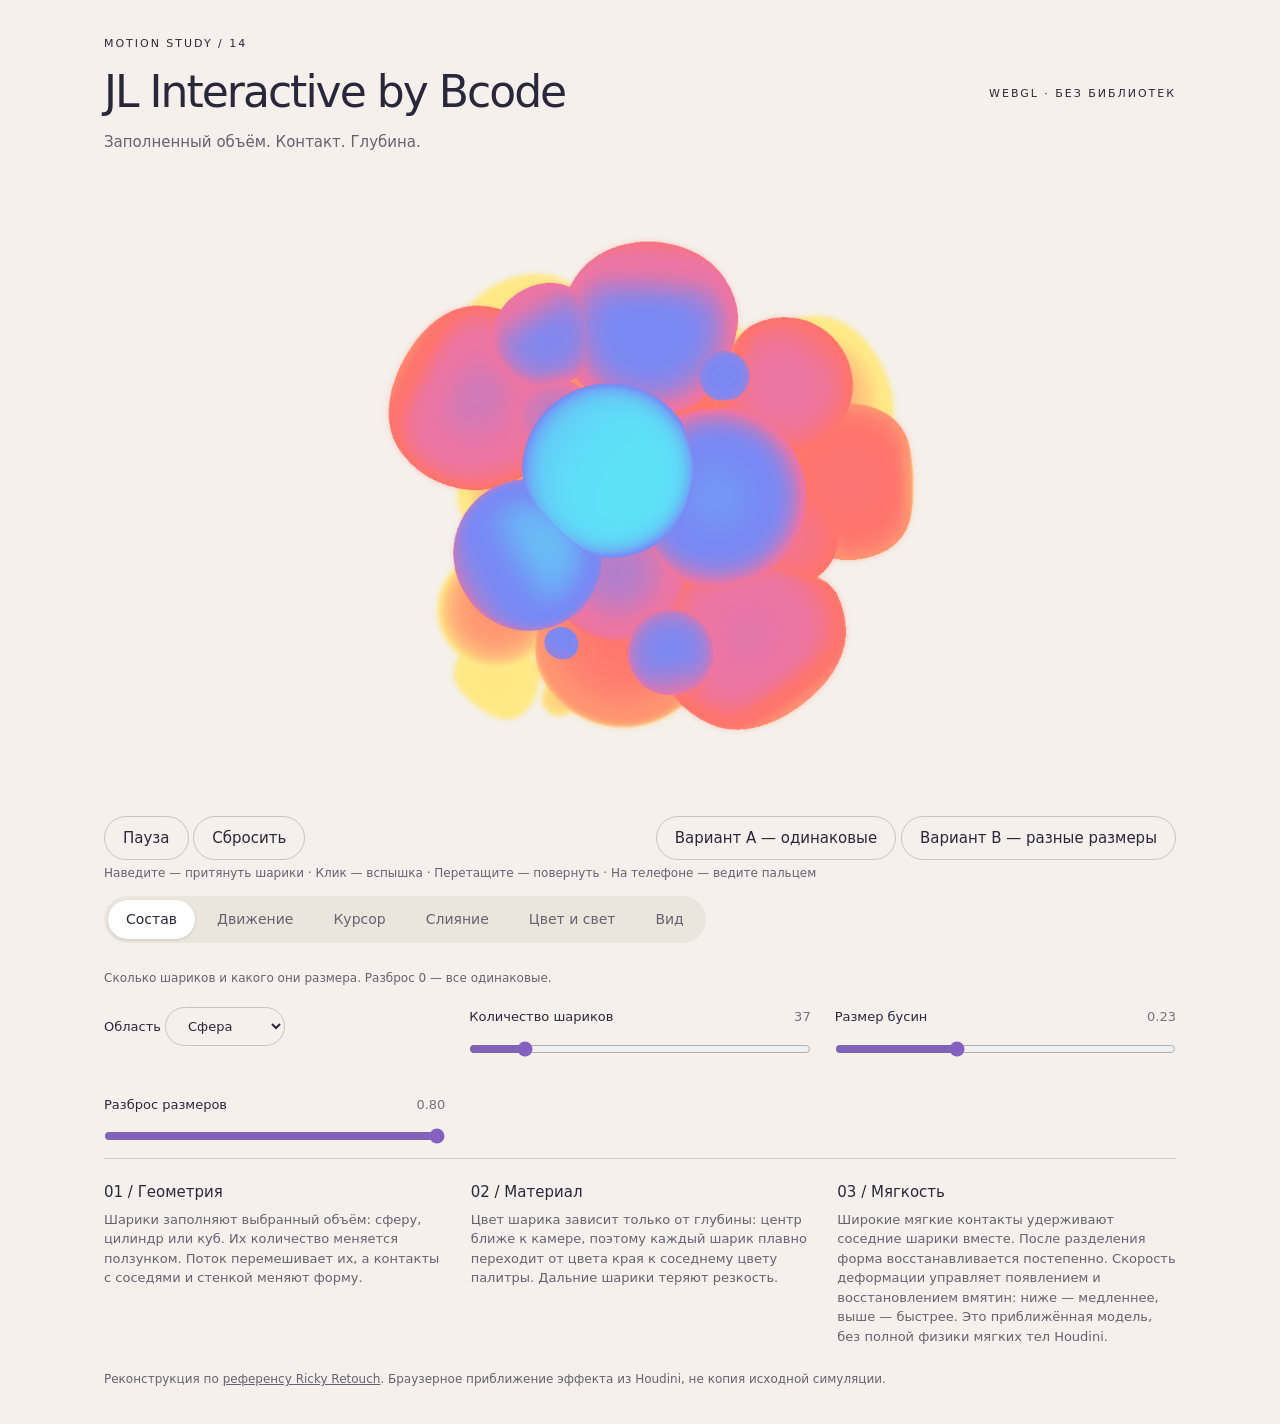
==== commit 00c029fb: "Merge remote-tracking branch 'origin/main' into jl-interactive-draft # Conflicts: #	index.html" ====
--- a/jl-interactive.html
+++ b/jl-interactive.html
@@ -15,6 +15,8 @@
 .preview body,.preview main{width:100%;height:100vh;margin:0;padding:0;background:transparent}
 .preview main > :not(.stage){display:none}
 .preview .stage{width:100%;height:100%;aspect-ratio:auto;margin:0;border-radius:0;background:transparent}
+#scene{opacity:0;transition:opacity .6s cubic-bezier(.22,.68,.16,1)}#scene.ready{opacity:1}
+@media(prefers-reduced-motion:reduce){#scene{transition:none}}
 </style>
 <main>
 <header><div><div class="eyebrow">Motion study / 14</div><h1>JL Interactive by Bcode</h1><p>Заполненный объём. Контакт. Глубина.</p></div><div class="eyebrow">WebGL · без библиотек</div></header>
@@ -397,8 +399,13 @@
 const DEFAULTS=JSON.parse($('baseSettings').textContent);
 function fail(message){$('error').style.display='block';$('error').textContent=message;}
 window.addEventListener('error',e=>fail('Ошибка: '+e.message));
-const gl=canvas.getContext('webgl',{alpha:preview,premultipliedAlpha:false,antialias:false,powerPreference:preview?'low-power':'high-performance'});
+// WebGL2 gives multisampled render targets (smooth bead edges); WebGL1 remains a fallback.
+const contextOptions={alpha:preview,premultipliedAlpha:false,antialias:false,depth:false,stencil:false,powerPreference:'high-performance'};
+const gl2=canvas.getContext('webgl2',contextOptions);
+const gl=gl2||canvas.getContext('webgl',contextOptions);
 if(!gl){fail('WebGL недоступен. Откройте пример в браузере с поддержкой WebGL.');return;}
+const samples=gl2?Math.min(4,gl.getParameter(gl.MAX_SAMPLES)||0):0;
+const maxSize=Math.min(gl.getParameter(gl.MAX_TEXTURE_SIZE),gl.getParameter(gl.MAX_RENDERBUFFER_SIZE),gl.getParameter(gl.MAX_VIEWPORT_DIMS)[0]);
 
 // ───────── Cached UI state: nothing reads the DOM inside the frame loop ─────────
 const hex=h=>[1,3,5].map(k=>parseInt(h.slice(k,k+2),16)/255);
@@ -492,6 +499,7 @@
 // Rotates the hue of a colour around the grey axis: one control turns the whole gradient.
 vec3 hueRotate(vec3 c,float a){const vec3 k=vec3(.57735);float ca=cos(a);return clamp(c*ca+cross(k,c)*sin(a)+k*dot(k,c)*(1.-ca),0.,1.);}
 void main(){
+ if(uMaterial>3.5){gl_FragColor=vec4(1.);return;} // coverage pass: antialiased silhouette for the transparent preview
  vec3 n=normalize(vNormal);
  float depth=clamp((vPosition.z+1.22)/2.44,0.,1.);
  float outA=mix(1.,.04+.96*depth,uEncodeDepth);   // alpha carries depth for the focus pass
@@ -512,13 +520,19 @@
  col=mix(col,vec3(1.),clamp(fall*lam*.4,0.,.5));
  gl_FragColor=vec4(col,outA);
 }`;
-function shader(type,source){const s=gl.createShader(type);gl.shaderSource(s,source);gl.compileShader(s);if(!gl.getShaderParameter(s,gl.COMPILE_STATUS))throw Error(gl.getShaderInfoLog(s));return s;}
+// Shaders are compiled once per source (the fullscreen vertex shader is shared) and checked lazily:
+// reading COMPILE_STATUS right away would force each compile to finish before the next one starts.
+const shaderCache=new Map();
+function shader(type,source){const key=type+source;if(!shaderCache.has(key)){const s=gl.createShader(type);gl.shaderSource(s,source);gl.compileShader(s);shaderCache.set(key,s);}return shaderCache.get(key);}
 function makeProgram(vsrc,fsrc,attribs,names){
- const p=gl.createProgram();
- gl.attachShader(p,shader(gl.VERTEX_SHADER,vsrc));gl.attachShader(p,shader(gl.FRAGMENT_SHADER,fsrc));
+ const p=gl.createProgram(),parts=[shader(gl.VERTEX_SHADER,vsrc),shader(gl.FRAGMENT_SHADER,fsrc)];
+ parts.forEach(s=>gl.attachShader(p,s));
  attribs.forEach((a,i)=>gl.bindAttribLocation(p,i,a));
- gl.linkProgram(p);if(!gl.getProgramParameter(p,gl.LINK_STATUS))throw Error(gl.getProgramInfoLog(p));
- p.u={};for(const n of names)p.u[n]=gl.getUniformLocation(p,n);return p;
+ gl.linkProgram(p);p.parts=parts;p.names=names;return p;
+}
+function finishProgram(p){
+ if(!gl.getProgramParameter(p,gl.LINK_STATUS))throw Error(p.parts.map(s=>gl.getShaderInfoLog(s)).filter(Boolean).join(' ')||gl.getProgramInfoLog(p));
+ p.u={};for(const n of p.names)p.u[n]=gl.getUniformLocation(p,n);
 }
 const QV='attribute vec2 aQuad;varying vec2 uv;void main(){uv=aQuad*.5+.5;gl_Position=vec4(aQuad,0.,1.);}';
 const brightFs=`precision mediump float;varying vec2 uv;uniform sampler2D uSrc;uniform vec2 uTexel;uniform vec3 uBg;
@@ -540,27 +554,33 @@
 void main(){vec4 center=texture2D(uSource,uv);vec3 color=vec3(0.);float total=0.;
 for(int i=-${N};i<=${N};i++){float d=float(i)*${step.toFixed(2)};vec4 s=texture2D(uSource,uv+uDirection*d);float g=sig(s.a);float w=exp(-d*d/(2.*g*g))/g;color+=s.rgb*w;total+=w;}
 gl_FragColor=vec4(color/max(total,.0001),center.a);}`;
-const compFs=`precision highp float;varying vec2 uv;uniform sampler2D uScene,uSoft,uSoftQ,uB0,uB1,uB2;uniform float uGlow,uDof,uAmount;
+const compFs=`precision highp float;varying vec2 uv;uniform sampler2D uScene,uSoft,uSoftQ,uB0,uB1,uB2,uCov;uniform float uGlow,uDof,uAmount,uCovOn;uniform vec3 uBg;
 void main(){
- vec4 sharp=texture2D(uScene,uv);vec3 c=sharp.rgb;
- if(uDof>.5){float radius=uAmount*(1.-smoothstep(.42,.62,sharp.a));
+ vec4 sharp=texture2D(uScene,uv);vec3 c=sharp.rgb;float depthA=sharp.a;
+ // Multisampled coverage: edge pixels are a mix of bead and the clear colour, so un-mix them
+ // and hand the coverage to the page as alpha (no jagged cut-out silhouette).
+ float cov=uCovOn>.5?texture2D(uCov,uv).r:step(.001,sharp.a);
+ if(uCovOn>.5&&cov>.002){c=clamp((c-(1.-cov)*uBg)/cov,0.,1.);depthA=sharp.a/cov;}
+ if(uDof>.5){float radius=uAmount*(1.-smoothstep(.42,.62,depthA));
   // small radii come from the half-resolution layer, large ones from the quarter-resolution layer
   c=mix(mix(c,texture2D(uSoft,uv).rgb,smoothstep(.3,1.5,radius)),texture2D(uSoftQ,uv).rgb,smoothstep(5.,11.,radius));}
  vec3 bl=texture2D(uB0,uv).rgb*.55+texture2D(uB1,uv).rgb*.85+texture2D(uB2,uv).rgb*1.1;
  c=1.-(1.-c)*(1.-clamp(bl*uGlow,0.,1.));
  // dither hides 8-bit banding in the soft gradients
  float n=fract(sin(dot(gl_FragCoord.xy,vec2(12.9898,78.233)))*43758.5453);
- gl_FragColor=vec4(c+(n-.5)/255.,${preview ? "step(.001, sharp.a)" : "1."});
+ gl_FragColor=vec4(c+(n-.5)/255.,${preview ? "cov" : "1."});
 }`;
 let main,bright,blur,comp,down,dofH,dofQ;
 try{
+ // All programs are queued before any status is read, so the driver can compile them in parallel.
  main=makeProgram(vs,fs,['aPosition','aNormal'],['uCenter','uContacts[0]','uRadius','uBoundary','uAspect','uYaw','uPitch','uShape','uViewScale','uLiquid','uPressure','uActive','uHue','uPaletteHue','uDepth','uMaterial','uLightAmt','uLightRadius','uEncodeDepth','uColor0','uColor1','uColor2','uColor3','uColor4','uColor5','uLightPos']);
  bright=makeProgram(QV,brightFs,['aQuad'],['uSrc','uTexel','uBg']);
  blur=makeProgram(QV,blurFs,['aQuad'],['uSrc','uStep']);
- comp=makeProgram(QV,compFs,['aQuad'],['uScene','uSoft','uSoftQ','uB0','uB1','uB2','uGlow','uDof','uAmount']);
+ comp=makeProgram(QV,compFs,['aQuad'],['uScene','uSoft','uSoftQ','uB0','uB1','uB2','uCov','uGlow','uDof','uAmount','uCovOn','uBg']);
  down=makeProgram(QV,downFs,['aQuad'],['uSrc','uTexel']);
  dofH=makeProgram(QV,dofSource(10,1.4,4.5),['aQuad'],['uSource','uDirection','uBlur']);
  dofQ=makeProgram(QV,dofSource(16,1.5,1000),['aQuad'],['uSource','uDirection','uBlur']);
+ [main,bright,blur,comp,down,dofH,dofQ].forEach(finishProgram);
 }catch(e){fail('Не удалось запустить материал: '+e.message);return;}
 
 // ───────── Geometry ─────────
@@ -591,18 +611,44 @@
  if(gl.checkFramebufferStatus(gl.FRAMEBUFFER)!==gl.FRAMEBUFFER_COMPLETE)throw Error('Недоступен буфер кадра');
  gl.bindFramebuffer(gl.FRAMEBUFFER,null);
 }
-const hA=makeTarget(),hB=makeTarget(),dofA=makeTarget(),dofB=makeTarget(),sceneT=makeTarget(true),A=[makeTarget(),makeTarget(),makeTarget()],B=[makeTarget(),makeTarget(),makeTarget()];
+// WebGL2: the scene is drawn into 4× multisampled renderbuffers and resolved into sceneT,
+// so the beads get true geometric antialiasing before the focus and glow passes.
+function makeMsaa(depth){return{fbo:gl.createFramebuffer(),color:gl.createRenderbuffer(),depth:depth?gl.createRenderbuffer():null,w:1,h:1};}
+function sizeMsaa(t,w,h){
+ t.w=w;t.h=h;
+ gl.bindRenderbuffer(gl.RENDERBUFFER,t.color);gl.renderbufferStorageMultisample(gl.RENDERBUFFER,samples,gl.RGBA8,w,h);
+ gl.bindFramebuffer(gl.FRAMEBUFFER,t.fbo);gl.framebufferRenderbuffer(gl.FRAMEBUFFER,gl.COLOR_ATTACHMENT0,gl.RENDERBUFFER,t.color);
+ if(t.depth){gl.bindRenderbuffer(gl.RENDERBUFFER,t.depth);gl.renderbufferStorageMultisample(gl.RENDERBUFFER,samples,gl.DEPTH_COMPONENT24,w,h);gl.framebufferRenderbuffer(gl.FRAMEBUFFER,gl.DEPTH_ATTACHMENT,gl.RENDERBUFFER,t.depth);}
+ if(gl.checkFramebufferStatus(gl.FRAMEBUFFER)!==gl.FRAMEBUFFER_COMPLETE)throw Error('msaa');
+ gl.bindFramebuffer(gl.FRAMEBUFFER,null);
+}
+let msaa=samples>1?makeMsaa(true):null,msaaCov=samples>1&&preview?makeMsaa(false):null;
+const hA=makeTarget(),hB=makeTarget(),dofA=makeTarget(),dofB=makeTarget(),sceneT=makeTarget(!msaa),covT=makeTarget(),A=[makeTarget(),makeTarget(),makeTarget()],B=[makeTarget(),makeTarget(),makeTarget()];
 function allocate(w,h){
  try{
   sizeTarget(sceneT,w,h);sizeTarget(hA,w/2,h/2);sizeTarget(hB,w/2,h/2);sizeTarget(dofA,w/4,h/4);sizeTarget(dofB,w/4,h/4);
   for(let i=0;i<3;i++){const d=2<<i;sizeTarget(A[i],w/d,h/d);sizeTarget(B[i],w/d,h/d);}
  }catch(e){fail(e.message);}
+ if(msaa)try{sizeMsaa(msaa,w,h);if(msaaCov){sizeTarget(covT,w,h);sizeMsaa(msaaCov,w,h);}}catch(e){
+  // Multisampling unavailable at this size: fall back to the plain single-sample path.
+  msaa=null;msaaCov=null;sceneT.rb=gl.createRenderbuffer();sizeTarget(sceneT,w,h);
+ }
 }
 
 // ───────── Layout, quality, input ─────────
 let cssW=Math.max(1,stage.clientWidth),cssH=Math.max(1,stage.clientHeight);
 new ResizeObserver(es=>{const r=es[0].contentRect;cssW=Math.max(1,r.width);cssH=Math.max(1,r.height);}).observe(stage);
-let scaleCap=preview?Math.min(1.75,Math.max(1.5,devicePixelRatio||1)):Math.min(Math.max(devicePixelRatio||1,1.5),2),scale=scaleCap,frameAvg=16.7,frameCount=0;
+// Render at the real number of device pixels the canvas covers. On the home page the iframe is
+// enlarged with a CSS transform, so its own devicePixelRatio alone would leave the picture upscaled and soft.
+const PIXEL_BUDGET=preview?4.5e6:6e6;
+function targetScale(){
+ let s=devicePixelRatio||1;
+ if(preview&&window.frameElement){try{const f=window.frameElement,r=f.getBoundingClientRect();if(f.offsetWidth>0&&r.width>0)s*=r.width/f.offsetWidth;}catch(e){}}
+ if(!preview)s=Math.max(s,1.5); // light supersampling on 1× screens
+ return Math.max(.5,Math.min(s,Math.sqrt(PIXEL_BUDGET/(cssW*cssH)),maxSize/Math.max(cssW,cssH)));
+}
+// quality: share of the target resolution the GPU sustains; it only backs off, never creeps above a failed level.
+let quality=1,qualityCap=1,scale=targetScale(),frameAvg=16.7,frameCount=0;
 
 // Rendering owns only a lightweight view of worker snapshots, never a solver.
 let world=Object.assign(Object.create(SoftWorld.prototype),{R:1.22,shape:DEFAULTS.shape,time:0,balls:[]}),fusion=new Fusion(),last=0,yaw=0,pitch=.13,drag=null,autoYaw=0,tiltX=0,tiltY=0,pulse=0;
@@ -655,7 +701,7 @@
  physicsWorker.onmessage=receivePhysics;physicsWorker.onerror=()=>{physicsWorker.terminate();physicsWorker=null;fail('Не удалось продолжить расчёт физики. Перезагрузите страницу.');};
 }catch(e){fail('Не удалось запустить отдельный поток физики: '+e.message);return;}
 let inView=!preview||!window.frameElement;
-let frameId=0,nextDraw=0;
+let frameId=0;
 function syncActivity(){
  sendPhysicsInput(true);
  if(inView&&!document.hidden){
@@ -664,7 +710,6 @@
  }
  cancelAnimationFrame(frameId);
  frameId=0;
- nextDraw=0;
  last=0;
 }
 if(preview&&window.frameElement){
@@ -731,14 +776,16 @@
 function frame(now){
  frameId=0;
  if(!inView||document.hidden)return;
- if(preview&&now+2<nextDraw){
-  frameId=requestAnimationFrame(frame);
-  return;
- }
- if(preview)nextDraw=Math.max(nextDraw+1000/30,now);
+ // Full display rate in the preview too: physics snapshots are interpolated, so every frame is new motion.
  const dt=last?Math.min((now-last)/1000,.05):0;last=now;
  // Adaptive resolution: back off if the GPU cannot hold the display rate, never creep back above a failed level.
- if(dt>0){frameAvg+=(dt*1000-frameAvg)*.05;if(++frameCount%90===0){if(frameAvg>(preview?40:24)&&scale>1){scale=Math.max(1,scale*.85);scaleCap=scale;}else if(frameAvg<(preview?35:18.5)&&scale<scaleCap)scale=Math.min(scaleCap,scale*1.1);}}
+ if(dt>0){frameAvg+=(dt*1000-frameAvg)*.05;if(++frameCount%90===0){
+  const target=targetScale(),floor=Math.min(1,1/target);
+  if(frameAvg>24&&quality>floor){quality=Math.max(floor,quality*.85);qualityCap=quality;}
+  else if(frameAvg<18.5&&quality<qualityCap)quality=Math.min(qualityCap,quality*1.1);
+  scale=target*quality;
+ }}
+ else if(frameCount===0)scale=targetScale()*quality;
  const ease=1-Math.exp(-dt*10),slow=1-Math.exp(-dt*3);
  pointer.weight+=((pointer.active&&!drag?1:0)-pointer.weight)*ease;
  pointer.sx+=(pointer.x-pointer.sx)*ease;pointer.sy+=(pointer.y-pointer.sy)*ease;
@@ -771,7 +818,7 @@
 
  // ── Scene pass ──
  const u=main.u;
- gl.bindFramebuffer(gl.FRAMEBUFFER,sceneT.fbo);gl.viewport(0,0,w,h);
+ gl.bindFramebuffer(gl.FRAMEBUFFER,msaa?msaa.fbo:sceneT.fbo);gl.viewport(0,0,w,h);
  gl.depthMask(true);gl.clearColor(S.bg[0],S.bg[1],S.bg[2],0);gl.clear(gl.COLOR_BUFFER_BIT|gl.DEPTH_BUFFER_BIT);
  // Flat background; alpha 0 means infinitely far for the focus pass.
  gl.useProgram(main);gl.enable(gl.DEPTH_TEST);gl.disable(gl.BLEND);
@@ -782,21 +829,35 @@
  gl.uniform1f(u.uEncodeDepth,dof?1:0);gl.uniform1f(u.uPaletteHue,S.gradientHue);
  gl.uniform1f(u.uLightAmt,lightAmt);gl.uniform1f(u.uLightRadius,.45+S.cursorRadius*.9);gl.uniform3f(u.uLightPos,pointer.sx,pointer.sy,.75);
  for(let i=0;i<6;i++)gl.uniform3fv(u['uColor'+i],S.colors[i]);
- // Spheres
- gl.frontFace(gl.CW);gl.uniform1f(u.uLiquid,0);
- gl.bindBuffer(gl.ARRAY_BUFFER,sphereBuffer);gl.enableVertexAttribArray(0);gl.vertexAttribPointer(0,3,gl.FLOAT,false,0,0);gl.disableVertexAttribArray(1);gl.vertexAttrib3f(1,0,0,1);
- gl.bindBuffer(gl.ELEMENT_ARRAY_BUFFER,indexBuffer);
- for(const {b} of ordered){
-  const c=b.contacts;let pressure=0,active=0;
-  for(let i=0;i<8;i++){const a=c[i*4+3];pressure+=a;if(a>.0001)active=i+1;}
-  gl.uniform3fv(u.uCenter,b.p);gl.uniform4fv(u['uContacts[0]'],c);gl.uniform1f(u.uRadius,b.r);gl.uniform1f(u.uPressure,pressure);gl.uniform1f(u.uActive,active);
-  gl.drawElements(gl.TRIANGLES,indices.length,gl.UNSIGNED_SHORT,0);
- }
- // Merged liquid bead
- if(liquid&&(!S.cutaway||(-sy1*fusion.group.center[0]+cy1*fusion.group.center[2])*cp1+fusion.group.center[1]*sp1<=0)){
-  gl.uniform1f(u.uLiquid,1);gl.frontFace(gl.CCW);gl.bindBuffer(gl.ARRAY_BUFFER,liquidBuffer);
-  gl.vertexAttribPointer(0,3,gl.FLOAT,false,24,0);gl.enableVertexAttribArray(1);gl.vertexAttribPointer(1,3,gl.FLOAT,false,24,12);
-  gl.drawArrays(gl.TRIANGLES,0,liquidVertices.length/6);
+ const liquidShown=liquid&&(!S.cutaway||(-sy1*fusion.group.center[0]+cy1*fusion.group.center[2])*cp1+fusion.group.center[1]*sp1<=0);
+ function drawBodies(){
+  // Spheres
+  gl.frontFace(gl.CW);gl.uniform1f(u.uLiquid,0);
+  gl.bindBuffer(gl.ARRAY_BUFFER,sphereBuffer);gl.enableVertexAttribArray(0);gl.vertexAttribPointer(0,3,gl.FLOAT,false,0,0);gl.disableVertexAttribArray(1);gl.vertexAttrib3f(1,0,0,1);
+  gl.bindBuffer(gl.ELEMENT_ARRAY_BUFFER,indexBuffer);
+  for(const {b} of ordered){
+   const c=b.contacts;let pressure=0,active=0;
+   for(let i=0;i<8;i++){const a=c[i*4+3];pressure+=a;if(a>.0001)active=i+1;}
+   gl.uniform3fv(u.uCenter,b.p);gl.uniform4fv(u['uContacts[0]'],c);gl.uniform1f(u.uRadius,b.r);gl.uniform1f(u.uPressure,pressure);gl.uniform1f(u.uActive,active);
+   gl.drawElements(gl.TRIANGLES,indices.length,gl.UNSIGNED_SHORT,0);
+  }
+  // Merged liquid bead
+  if(liquidShown){
+   gl.uniform1f(u.uLiquid,1);gl.frontFace(gl.CCW);gl.bindBuffer(gl.ARRAY_BUFFER,liquidBuffer);
+   gl.vertexAttribPointer(0,3,gl.FLOAT,false,24,0);gl.enableVertexAttribArray(1);gl.vertexAttribPointer(1,3,gl.FLOAT,false,24,12);
+   gl.drawArrays(gl.TRIANGLES,0,liquidVertices.length/6);
+  }
+ }
+ drawBodies();
+ if(msaa){
+  // Coverage of all beads (no depth test needed: it is a union), resolved to an antialiased alpha mask.
+  if(msaaCov){
+   gl.disable(gl.DEPTH_TEST);gl.bindFramebuffer(gl.FRAMEBUFFER,msaaCov.fbo);gl.clearColor(0,0,0,0);gl.clear(gl.COLOR_BUFFER_BIT);
+   gl.uniform1f(u.uMaterial,4);drawBodies();
+   gl.bindFramebuffer(gl.READ_FRAMEBUFFER,msaaCov.fbo);gl.bindFramebuffer(gl.DRAW_FRAMEBUFFER,covT.fbo);gl.blitFramebuffer(0,0,w,h,0,0,w,h,gl.COLOR_BUFFER_BIT,gl.NEAREST);
+  }
+  gl.bindFramebuffer(gl.READ_FRAMEBUFFER,msaa.fbo);gl.bindFramebuffer(gl.DRAW_FRAMEBUFFER,sceneT.fbo);gl.blitFramebuffer(0,0,w,h,0,0,w,h,gl.COLOR_BUFFER_BIT,gl.NEAREST);
+  gl.bindFramebuffer(gl.READ_FRAMEBUFFER,null);gl.bindFramebuffer(gl.DRAW_FRAMEBUFFER,null);
  }
  gl.disable(gl.BLEND);gl.disable(gl.DEPTH_TEST);gl.disable(gl.CULL_FACE);gl.depthMask(true);
 
@@ -828,11 +889,14 @@
  gl.uniform1i(comp.u.uScene,0);gl.uniform1i(comp.u.uSoft,1);gl.uniform1i(comp.u.uSoftQ,5);gl.uniform1i(comp.u.uB0,2);gl.uniform1i(comp.u.uB1,3);gl.uniform1i(comp.u.uB2,4);gl.uniform1f(comp.u.uDof,dof?1:0);gl.uniform1f(comp.u.uAmount,S.blur*scale);
  const l0=glow>0?A[0]:sceneT,l1=glow>0?B[1]:sceneT,l2=glow>0?B[2]:sceneT;
  gl.activeTexture(gl.TEXTURE1);gl.bindTexture(gl.TEXTURE_2D,(dof?hA:sceneT).tex);gl.activeTexture(gl.TEXTURE5);gl.bindTexture(gl.TEXTURE_2D,(dof?dofA:sceneT).tex);gl.activeTexture(gl.TEXTURE2);gl.bindTexture(gl.TEXTURE_2D,l0.tex);gl.activeTexture(gl.TEXTURE3);gl.bindTexture(gl.TEXTURE_2D,l1.tex);gl.activeTexture(gl.TEXTURE4);gl.bindTexture(gl.TEXTURE_2D,l2.tex);
+ gl.activeTexture(gl.TEXTURE6);gl.bindTexture(gl.TEXTURE_2D,(msaaCov?covT:sceneT).tex);
+ gl.uniform1i(comp.u.uCov,6);gl.uniform1f(comp.u.uCovOn,msaaCov?1:0);gl.uniform3f(comp.u.uBg,S.bg[0],S.bg[1],S.bg[2]);
  gl.uniform1f(comp.u.uGlow,glow);
  fullscreen(null,sceneT,w,h);
  gl.activeTexture(gl.TEXTURE0);
 
- canvas.dataset.rendered=String(ordered.length);canvas.dataset.time=world.time.toFixed(2);canvas.dataset.scale=scale.toFixed(2);
+ canvas.dataset.rendered=String(ordered.length);canvas.dataset.time=world.time.toFixed(2);canvas.dataset.scale=scale.toFixed(2);canvas.dataset.msaa=String(msaa?samples:0);
+ if(ordered.length&&!canvas.classList.contains('ready'))canvas.classList.add('ready');
  frameId=requestAnimationFrame(frame);
 }
 // ───────── Settings tabs ─────────
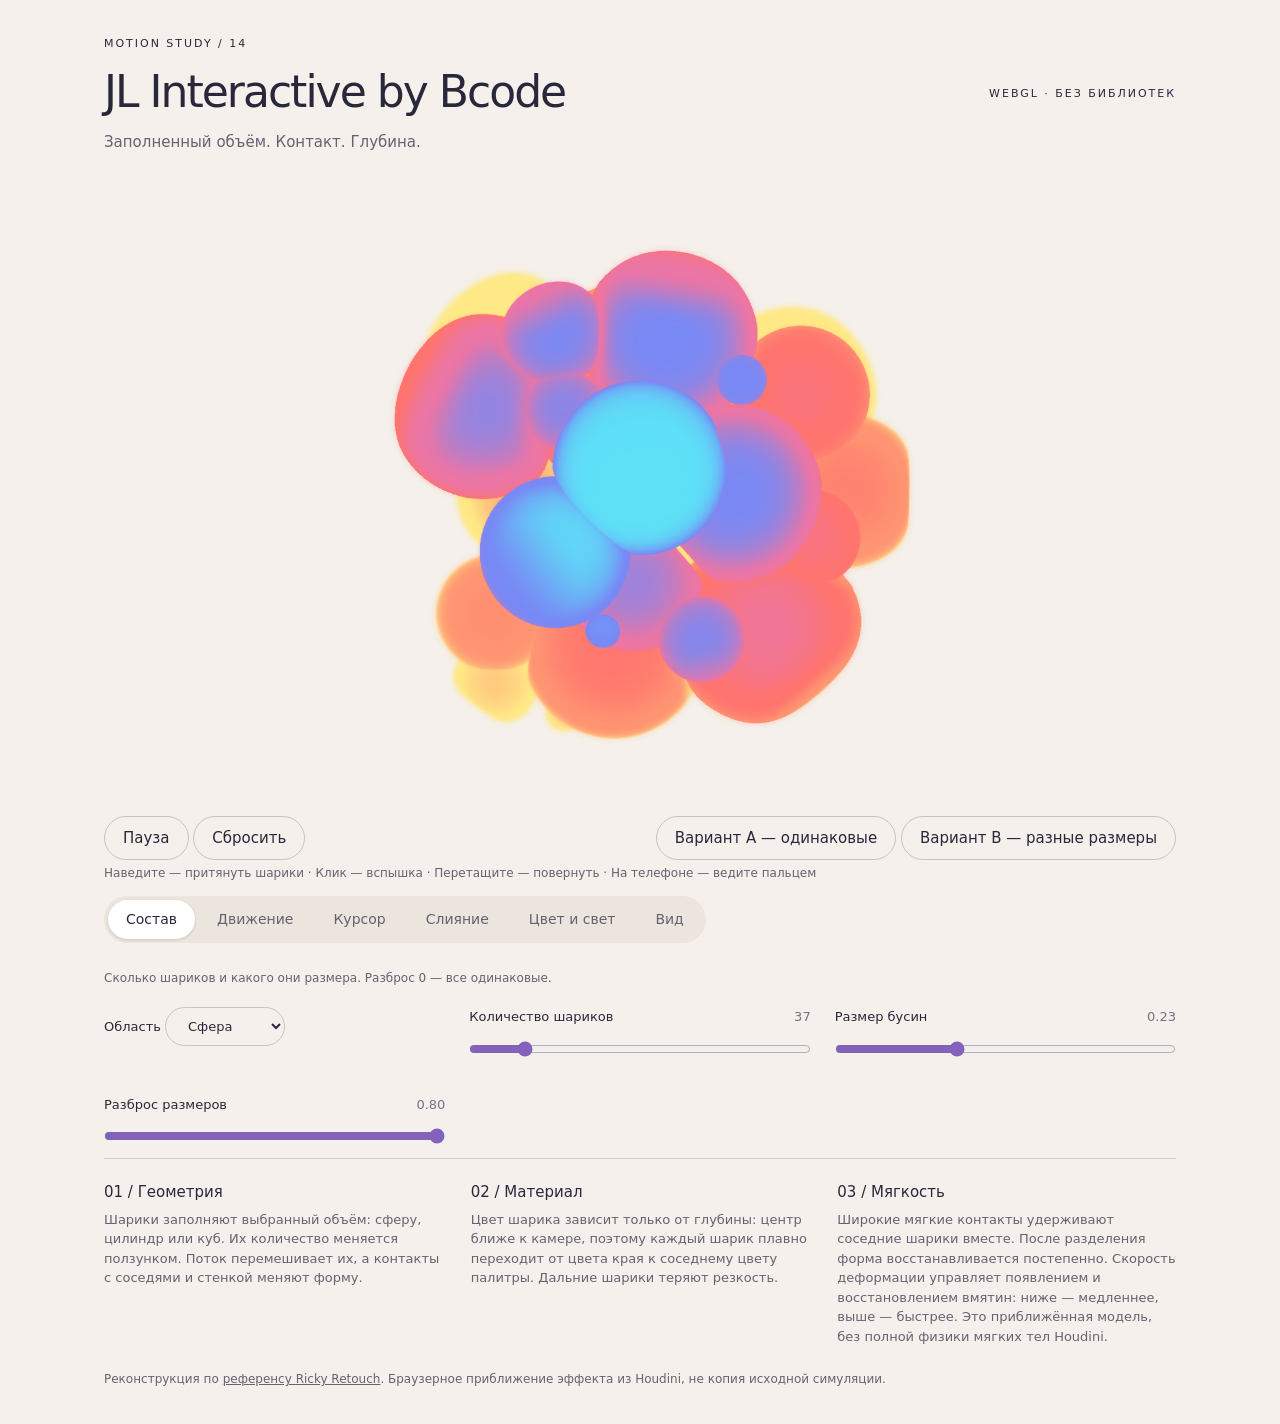
==== commit 1b24b0da: "Use transparent iframe color scheme and premultiplied WebGL output" ====
--- a/jl-interactive.html
+++ b/jl-interactive.html
@@ -11,7 +11,7 @@
 .tab[aria-selected="true"]{background:#fff;color:#29283b;box-shadow:0 1px 3px rgba(41,40,59,.16)}
 .panel[hidden]{display:none}.panel .controls+.row,.panel .row+.controls,.panel .controls+.controls{margin-top:8px}
 @media(max-width:640px){.tabs{border-radius:20px}.tab{padding:8px 13px}}
-html.preview{background:transparent!important;color-scheme:light}
+html.preview{background:transparent!important;color-scheme:normal}
 .preview body,.preview main{width:100%;height:100vh;margin:0;padding:0;background:transparent}
 .preview main > :not(.stage){display:none}
 .preview .stage{width:100%;height:100%;aspect-ratio:auto;margin:0;border-radius:0;background:transparent}
@@ -400,7 +400,7 @@
 function fail(message){$('error').style.display='block';$('error').textContent=message;}
 window.addEventListener('error',e=>fail('Ошибка: '+e.message));
 // WebGL2 gives multisampled render targets (smooth bead edges); WebGL1 remains a fallback.
-const contextOptions={alpha:preview,premultipliedAlpha:false,antialias:false,depth:false,stencil:false,powerPreference:'high-performance'};
+const contextOptions={alpha:preview,premultipliedAlpha:true,antialias:false,depth:false,stencil:false,powerPreference:'high-performance'};
 const gl2=canvas.getContext('webgl2',contextOptions);
 const gl=gl2||canvas.getContext('webgl',contextOptions);
 if(!gl){fail('WebGL недоступен. Откройте пример в браузере с поддержкой WebGL.');return;}
@@ -568,7 +568,7 @@
  c=1.-(1.-c)*(1.-clamp(bl*uGlow,0.,1.));
  // dither hides 8-bit banding in the soft gradients
  float n=fract(sin(dot(gl_FragCoord.xy,vec2(12.9898,78.233)))*43758.5453);
- gl_FragColor=vec4(c+(n-.5)/255.,${preview ? "cov" : "1."});
+ gl_FragColor=vec4((c+(n-.5)/255.)*${preview ? "cov" : "1."},${preview ? "cov" : "1."});
 }`;
 let main,bright,blur,comp,down,dofH,dofQ;
 try{
